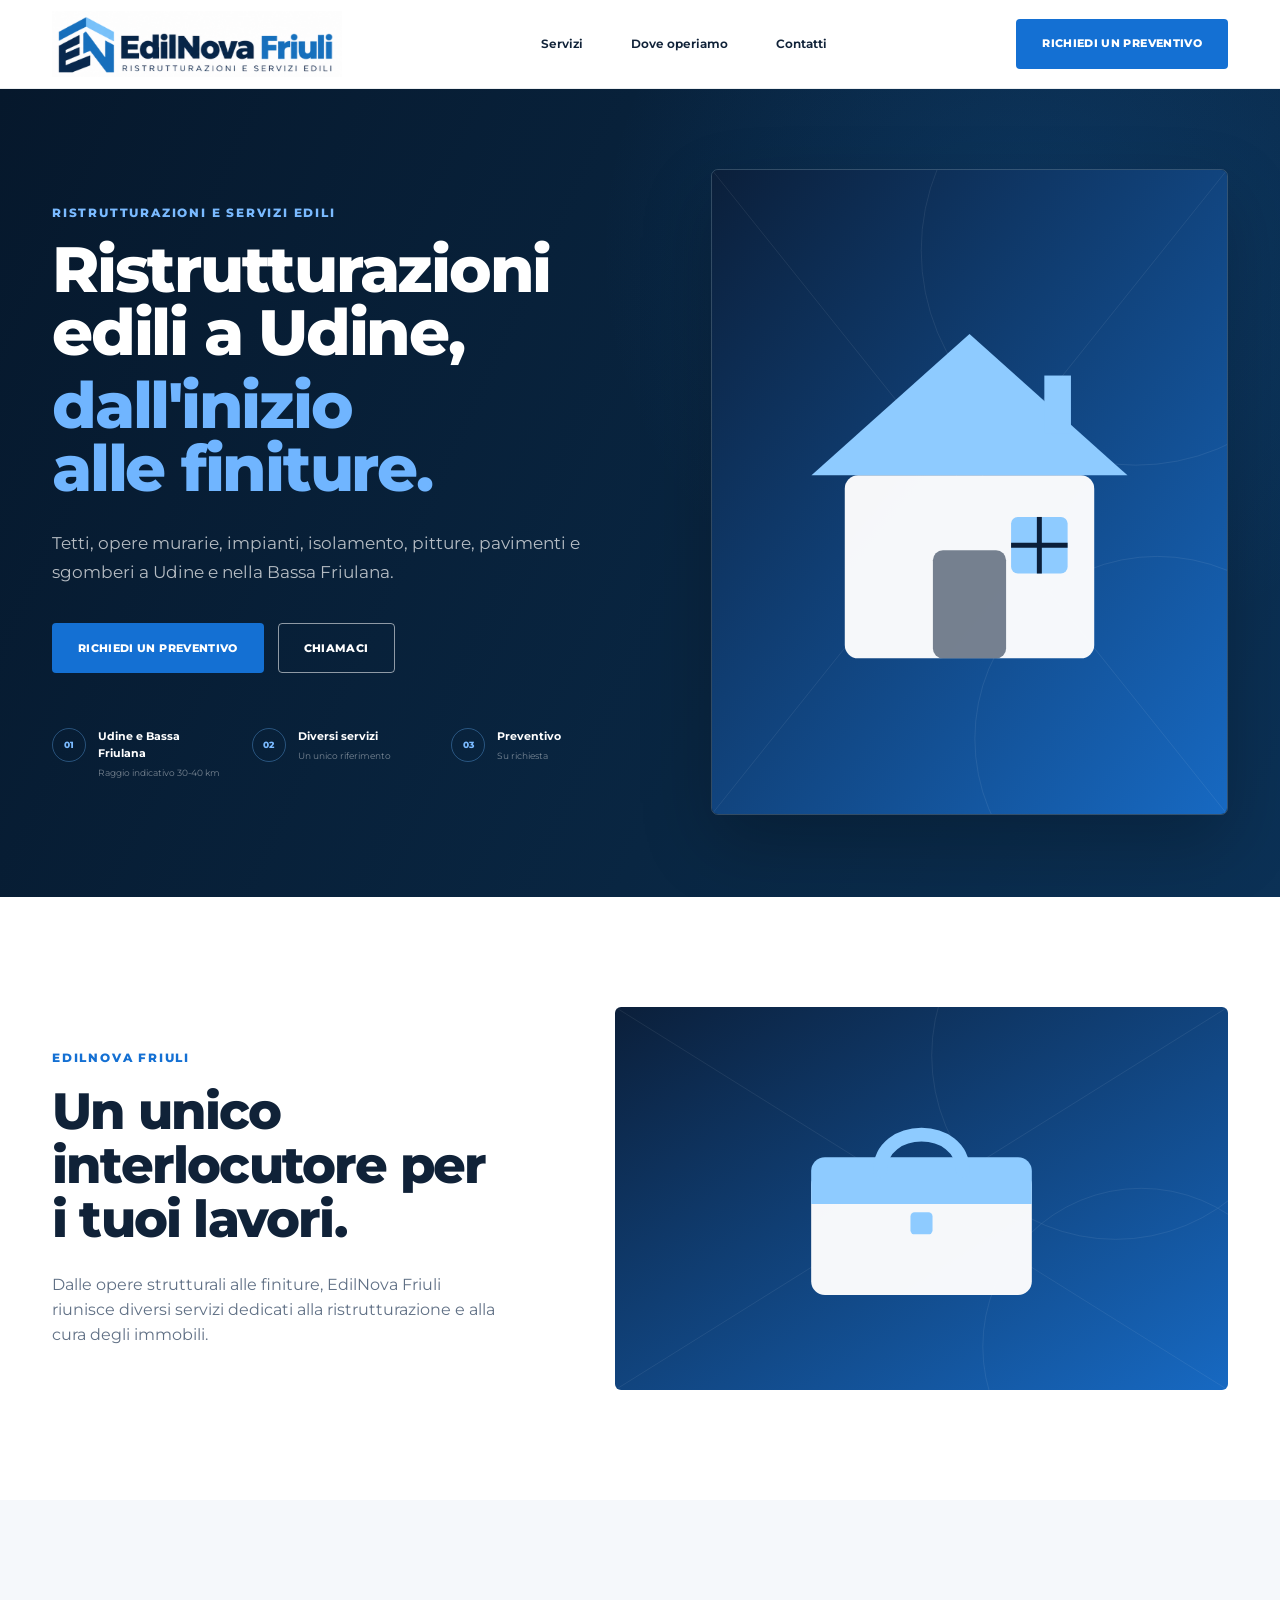
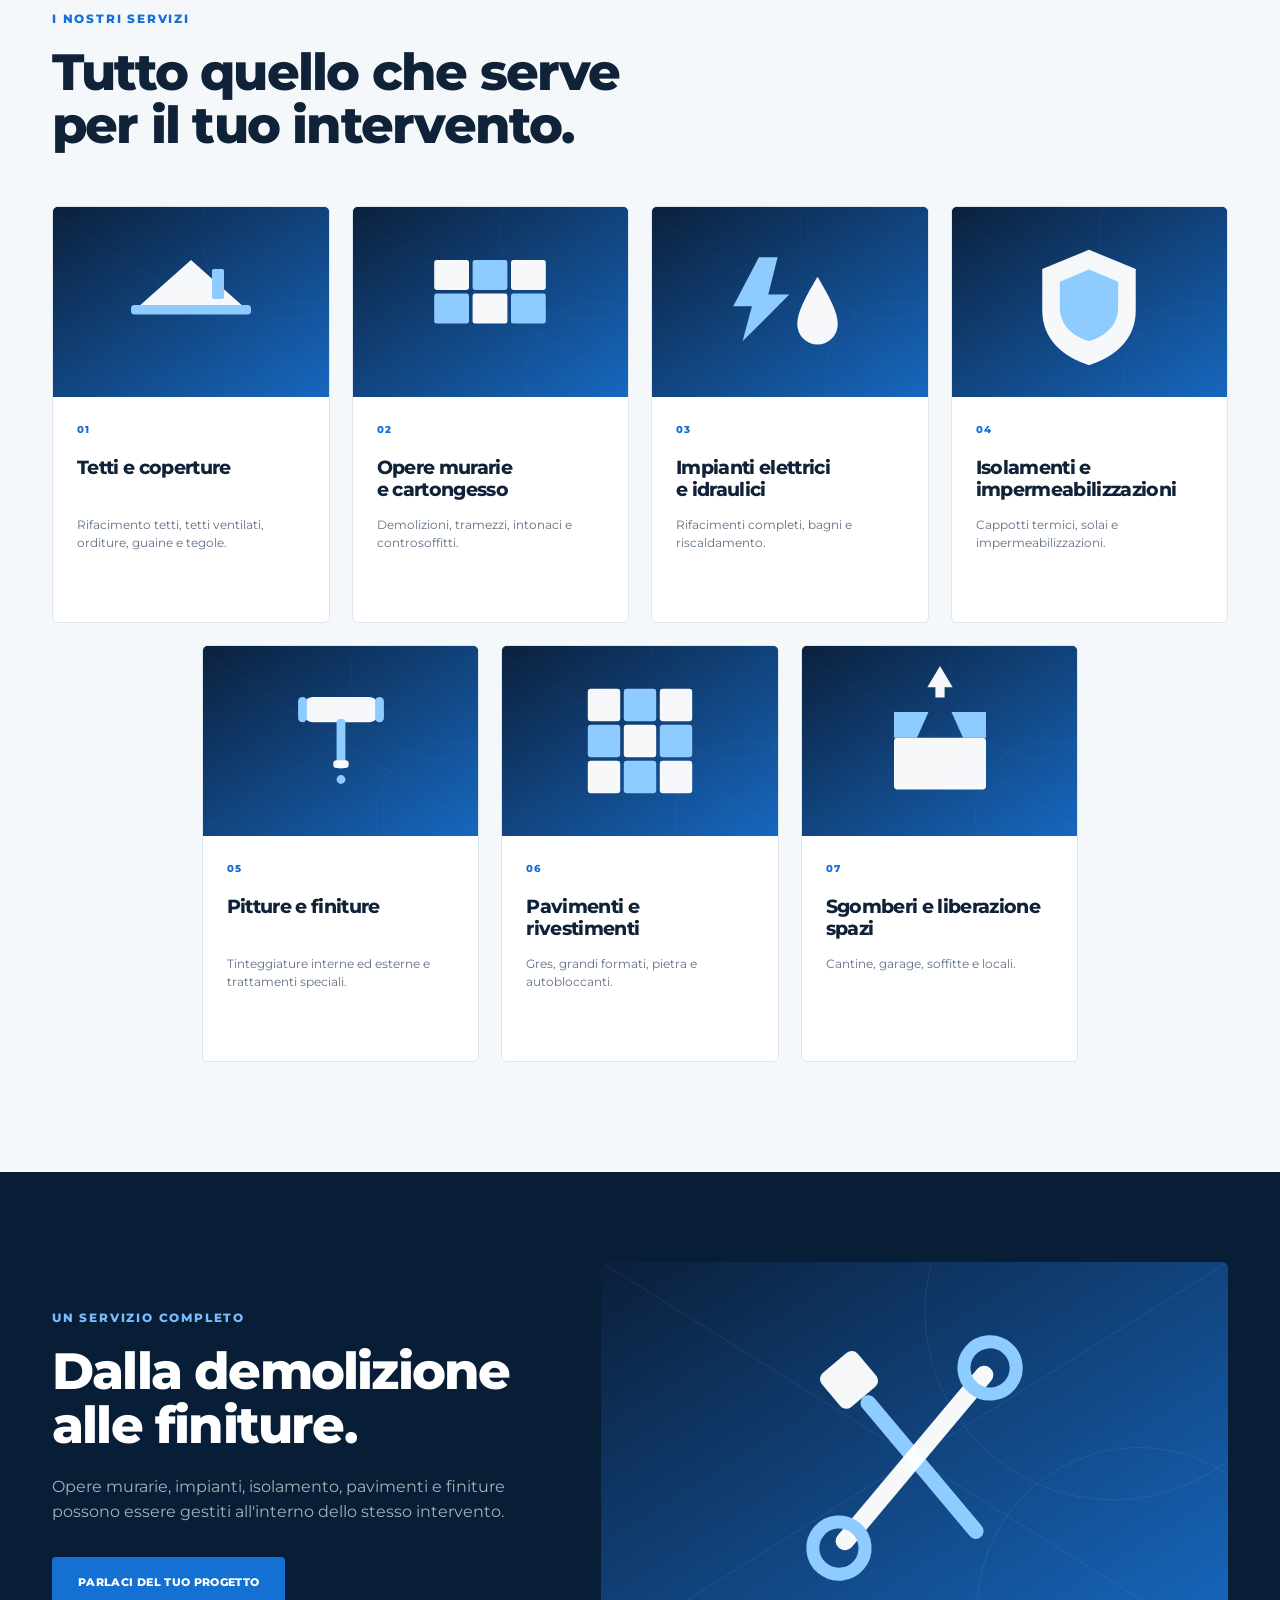
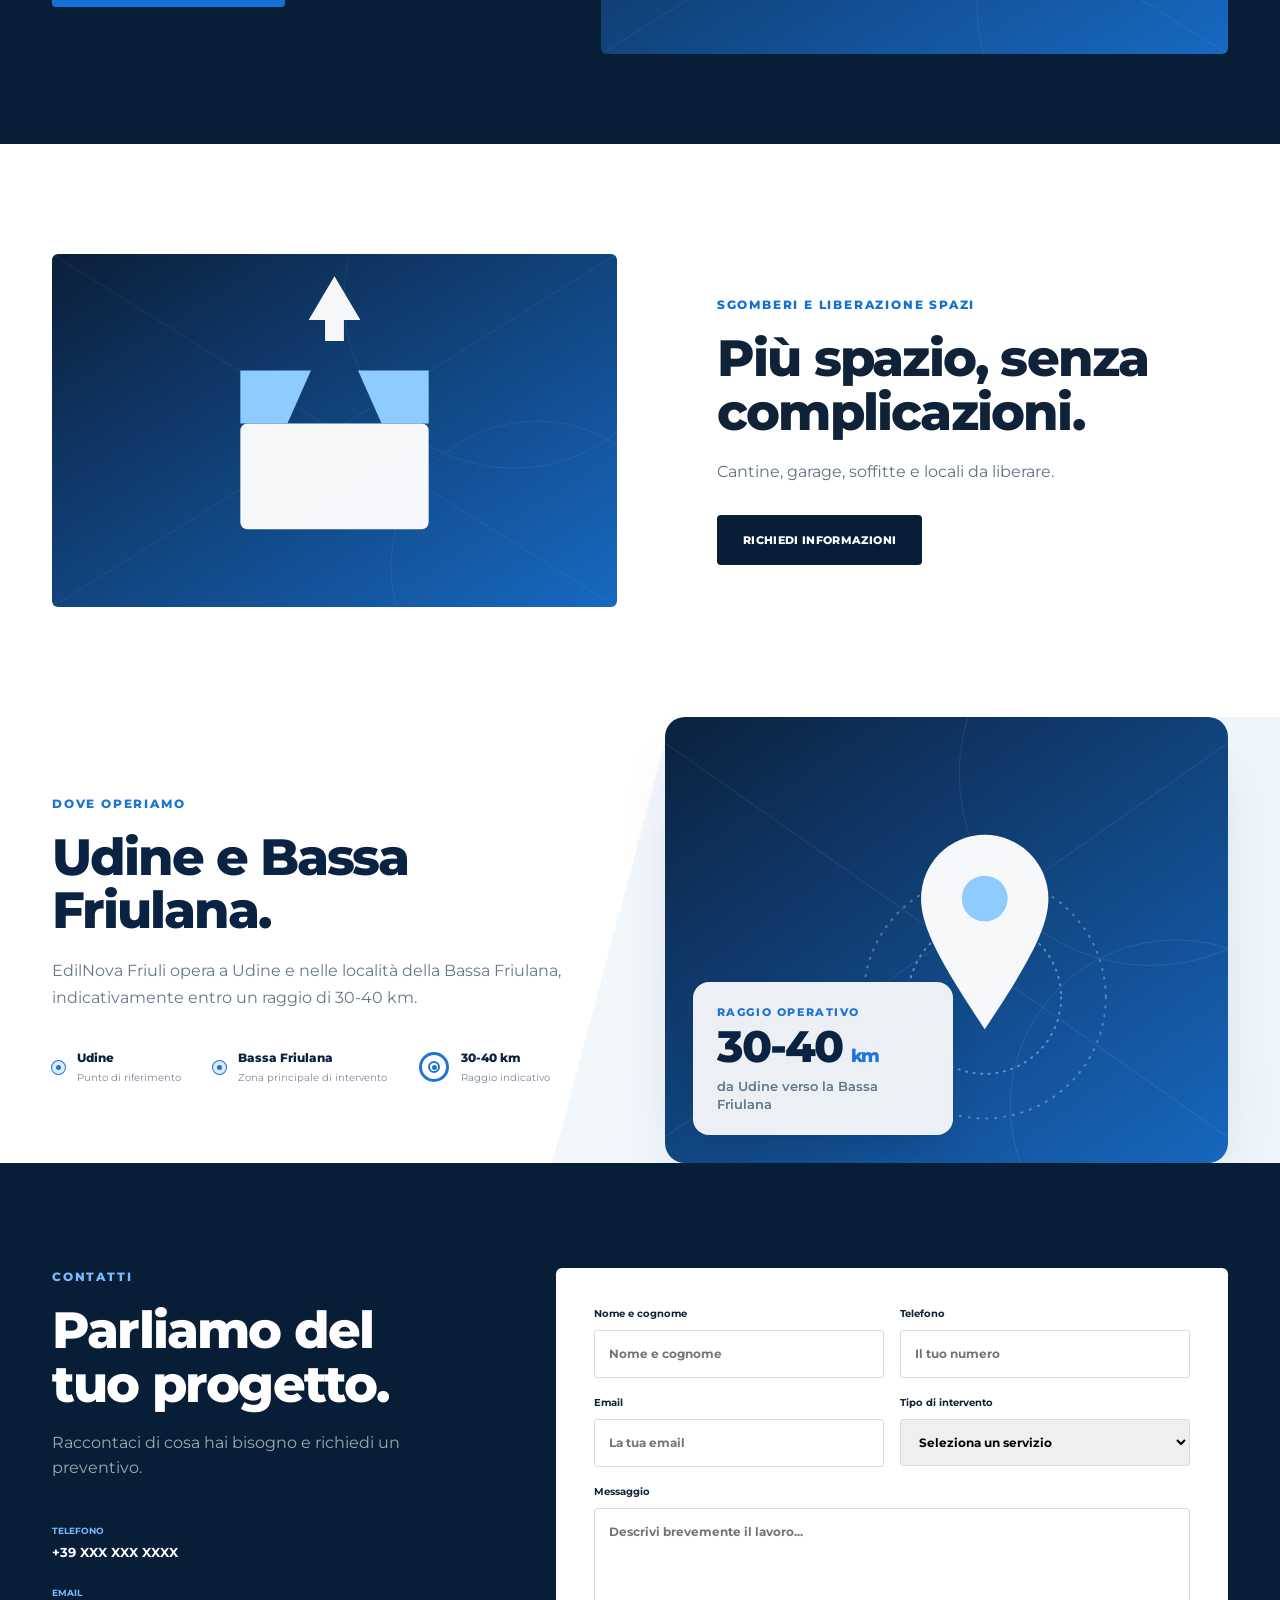
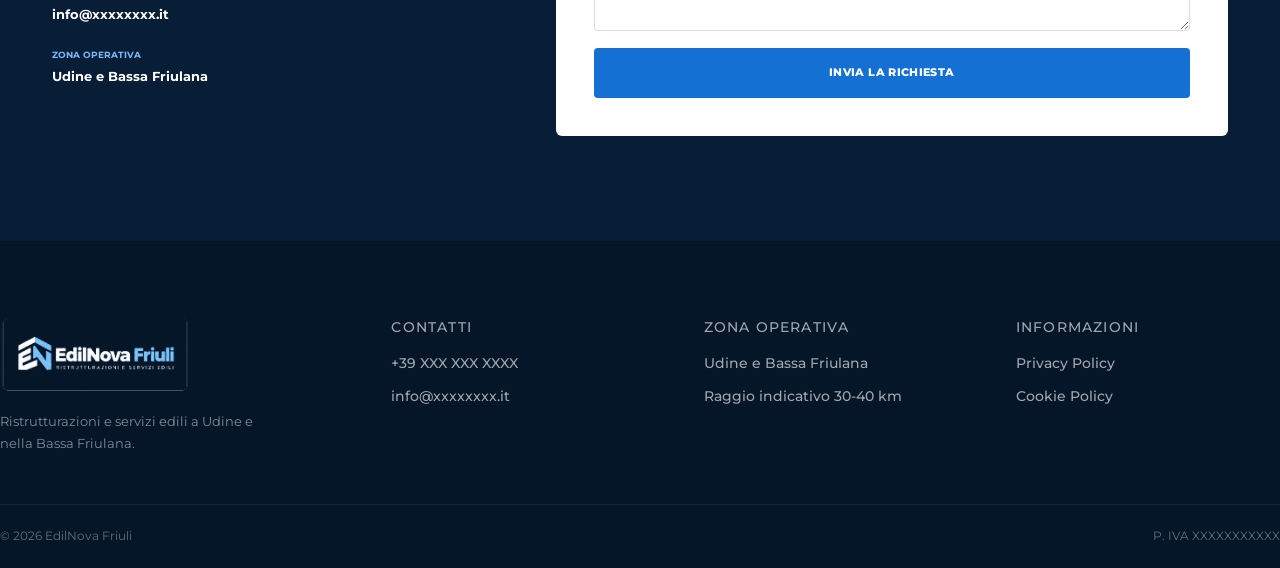
==== index.html @ 990cea4a "feat: primo commit sito EdilNova Friuli Sito statico ristrutturazioni edili (Udine e Bassa Friulana)" ====
<!DOCTYPE html>
<html lang="it">
<head>
  <meta charset="UTF-8">
  <meta name="viewport" content="width=device-width, initial-scale=1.0">

  <title>EdilNova Friuli | Ristrutturazioni e servizi edili</title>

  <meta
    name="description"
    content="EdilNova Friuli - ristrutturazioni e servizi edili a Udine e nella Bassa Friulana."
  >

  <link rel="icon" href="assets/icons/favicon.svg" type="image/svg+xml">

  <meta property="og:type" content="website">
  <meta property="og:title" content="EdilNova Friuli | Ristrutturazioni e servizi edili">
  <meta property="og:description" content="Ristrutturazioni edili a Udine e nella Bassa Friulana: tetti, opere murarie, impianti, isolamento, pitture, pavimenti e sgomberi.">
  <meta property="og:image" content="assets/logo/logo-main.png">
  <meta name="twitter:card" content="summary_large_image">

  <link rel="preconnect" href="https://fonts.googleapis.com">
  <link rel="preconnect" href="https://fonts.gstatic.com" crossorigin>

  <link
    href="https://fonts.googleapis.com/css2?family=Montserrat:wght@400;500;600;700;800&display=swap"
    rel="stylesheet"
  >

  <link rel="stylesheet" href="css/style.css">
  <link rel="stylesheet" href="css/responsive.css">
</head>

<body>

<header class="site-header">

  <div class="container header-inner">

    <a class="brand" href="#top">
      <img src="assets/logo/logo-main.png" alt="EdilNova Friuli">
    </a>

    <nav class="desktop-nav">
      <a href="#servizi">Servizi</a>
      <a href="#zona">Dove operiamo</a>
      <a href="#contatti">Contatti</a>
    </nav>

    <a href="#contatti" class="button button-header">
      Richiedi un preventivo
    </a>

    <button class="menu-toggle" aria-label="Apri menu">
      <span></span>
      <span></span>
      <span></span>
    </button>

  </div>

  <nav class="mobile-nav">
    <a href="#servizi">Servizi</a>
    <a href="#zona">Dove operiamo</a>
    <a href="#contatti">Contatti</a>
  </nav>

</header>


<main id="top">

<!-- =======================================================
HERO
======================================================= -->

<section class="hero">

  <div class="container hero-grid">

    <div class="hero-copy">

      <p class="eyebrow eyebrow-light">
        Ristrutturazioni e servizi edili
      </p>

      <h1>
        Ristrutturazioni edili a Udine,
        <span>dall'inizio alle finiture.</span>
      </h1>

      <p class="hero-description">
        Tetti, opere murarie, impianti, isolamento, pitture,
        pavimenti e sgomberi a Udine e nella Bassa Friulana.
      </p>

      <div class="hero-actions">

        <a href="#contatti" class="button button-primary">
          Richiedi un preventivo
        </a>

        <a href="tel:+39XXXXXXXXXX" class="button button-outline">
          Chiamaci
        </a>

      </div>

      <div class="hero-info">

        <div class="info-item">
          <span class="info-icon">01</span>

          <div>
            <strong>Udine e Bassa Friulana</strong>
            <small>Raggio indicativo 30-40 km</small>
          </div>
        </div>

        <div class="info-item">
          <span class="info-icon">02</span>

          <div>
            <strong>Diversi servizi</strong>
            <small>Un unico riferimento</small>
          </div>
        </div>

        <div class="info-item">
          <span class="info-icon">03</span>

          <div>
            <strong>Preventivo</strong>
            <small>Su richiesta</small>
          </div>
        </div>

      </div>

    </div>


    <div class="hero-image">
          <img src="assets/images/hero-placeholder.svg"
               alt="Interno di abitazione in ristrutturazione">
        </div>
      </div>

</section>


<!-- =======================================================
INTRO
======================================================= -->

<section class="section intro">

  <div class="container intro-grid">

    <div class="intro-content reveal">

      <p class="eyebrow">
        EdilNova Friuli
      </p>

      <h2>
        Un unico interlocutore
        per i tuoi lavori.
      </h2>

      <p>
        Dalle opere strutturali alle finiture, EdilNova Friuli
        riunisce diversi servizi dedicati alla ristrutturazione
        e alla cura degli immobili.
      </p>

    </div>


    <div class="intro-image reveal">
          <img src="assets/images/intro-placeholder.svg"
               alt="Interno residenziale">
        </div>

  </div>

</section>


<!-- =======================================================
SERVIZI
======================================================= -->

<section class="section services-section" id="servizi">

  <div class="container">

    <div class="section-heading reveal">

      <p class="eyebrow">
        I nostri servizi
      </p>

      <h2>
        Tutto quello che serve<br>
        per il tuo intervento.
      </h2>

    </div>


    <div class="services-grid">

      <article class="service-card reveal">

        <div class="service-image">
          <img src="assets/images/service-01.svg" alt="">
        </div>

        <div class="service-body">

          <span class="service-number">01</span>

          <h3>
            Tetti e coperture
          </h3>

          <p>
            Rifacimento tetti, tetti ventilati,
            orditure, guaine e tegole.
          </p>

        </div>

      </article>


      <article class="service-card reveal">

        <div class="service-image">
          <img src="assets/images/service-02.svg" alt="">
        </div>

        <div class="service-body">

          <span class="service-number">02</span>

          <h3>
            Opere murarie<br>
            e cartongesso
          </h3>

          <p>
            Demolizioni, tramezzi,
            intonaci e controsoffitti.
          </p>

        </div>

      </article>


      <article class="service-card reveal">

        <div class="service-image">
          <img src="assets/images/service-03.svg" alt="">
        </div>

        <div class="service-body">

          <span class="service-number">03</span>

          <h3>
            Impianti elettrici<br>
            e idraulici
          </h3>

          <p>
            Rifacimenti completi,
            bagni e riscaldamento.
          </p>

        </div>

      </article>


      <article class="service-card reveal">

        <div class="service-image">
          <img src="assets/images/service-04.svg" alt="">
        </div>

        <div class="service-body">

          <span class="service-number">04</span>

          <h3>
            Isolamenti e<br>
            impermeabilizzazioni
          </h3>

          <p>
            Cappotti termici, solai
            e impermeabilizzazioni.
          </p>

        </div>

      </article>


      <article class="service-card reveal">

        <div class="service-image">
          <img src="assets/images/service-05.svg" alt="">
        </div>

        <div class="service-body">

          <span class="service-number">05</span>

          <h3>
            Pitture e finiture
          </h3>

          <p>
            Tinteggiature interne ed esterne
            e trattamenti speciali.
          </p>

        </div>

      </article>


      <article class="service-card reveal">

        <div class="service-image">
          <img src="assets/images/service-06.svg" alt="">
        </div>

        <div class="service-body">

          <span class="service-number">06</span>

          <h3>
            Pavimenti e rivestimenti
          </h3>

          <p>
            Gres, grandi formati,
            pietra e autobloccanti.
          </p>

        </div>

      </article>


      <article class="service-card reveal">

        <div class="service-image">
          <img src="assets/images/service-07.svg" alt="">
        </div>

        <div class="service-body">

          <span class="service-number">07</span>

          <h3>
            Sgomberi e liberazione spazi
          </h3>

          <p>
            Cantine, garage,
            soffitte e locali.
          </p>

        </div>

      </article>

    </div>

  </div>

</section>


<!-- =======================================================
FOCUS
======================================================= -->

<section class="focus-section">

  <div class="container focus-grid">

    <div class="focus-copy reveal">

      <p class="eyebrow eyebrow-light">
        Un servizio completo
      </p>

      <h2>
        Dalla demolizione
        alle finiture.
      </h2>

      <p>
        Opere murarie, impianti, isolamento,
        pavimenti e finiture possono essere gestiti
        all'interno dello stesso intervento.
      </p>

      <a href="#contatti" class="button button-primary">
        Parlaci del tuo progetto
      </a>

    </div>


    <div class="focus-image reveal">
          <img src="assets/images/focus-placeholder.svg"
               alt="Bagno residenziale">
        </div>

  </div>

</section>


<!-- =======================================================
SGOMBERI
======================================================= -->

<section class="section clearout-section">

  <div class="container clearout-grid">

    <div class="clearout-image reveal">
          <img src="assets/images/sgomberi-placeholder.svg"
               alt="Ambiente domestico in ristrutturazione">
        </div>


    <div class="clearout-copy reveal">

      <p class="eyebrow">
        Sgomberi e liberazione spazi
      </p>

      <h2>
        Più spazio,
        senza complicazioni.
      </h2>

      <p>
        Cantine, garage, soffitte e locali da liberare.
      </p>

      <a href="#contatti" class="button button-dark">
        Richiedi informazioni
      </a>

    </div>

  </div>

</section>


<!-- =======================================================
ZONA
======================================================= -->







<section class="service-area-section" id="zona">

  <div class="container service-area-grid">

    <div class="service-area-copy reveal">

      <p class="service-area-eyebrow">
        Dove operiamo
      </p>

      <h2>
        Udine e Bassa Friulana.
      </h2>

      <p class="service-area-text">
        EdilNova Friuli opera a Udine e nelle località della Bassa Friulana,
        indicativamente entro un raggio di 30-40 km.
      </p>

      <div class="service-area-meta">

        <div class="service-area-item">
          <span class="service-area-dot"></span>

          <div>
            <strong>Udine</strong>
            <small>Punto di riferimento</small>
          </div>
        </div>

        <div class="service-area-item">
          <span class="service-area-dot"></span>

          <div>
            <strong>Bassa Friulana</strong>
            <small>Zona principale di intervento</small>
          </div>
        </div>

        <div class="service-area-item">
          <span class="service-area-radius-icon"></span>

          <div>
            <strong>30-40 km</strong>
            <small>Raggio indicativo</small>
          </div>
        </div>

      </div>

    </div>


    <div class="service-area-visual reveal">

      <img class="service-area-map" src="assets/images/coverage-map.svg"
           alt="Mappa dell'area operativa EdilNova Friuli: Udine e Bassa Friulana">

      <div class="service-area-badge">

        <span>Raggio operativo</span>

        <strong>
          30-40
          <small>km</small>
        </strong>

        <p>da Udine verso la Bassa Friulana</p>

      </div>

    </div>

  </div>

</section>








<!-- =======================================================
CONTATTI
======================================================= -->

<section class="contact-section" id="contatti">

  <div class="container contact-grid">

    <div class="contact-info reveal">

      <p class="eyebrow eyebrow-light">
        Contatti
      </p>

      <h2>
        Parliamo del tuo progetto.
      </h2>

      <p class="contact-intro">
        Raccontaci di cosa hai bisogno
        e richiedi un preventivo.
      </p>

      <div class="contact-list">

        <a href="tel:+39XXXXXXXXXX">
          <span>Telefono</span>
          <strong>+39 XXX XXX XXXX</strong>
        </a>

        <a href="mailto:info@xxxxxxxx.it">
          <span>Email</span>
          <strong>info@xxxxxxxx.it</strong>
        </a>

        <div>
          <span>Zona operativa</span>
          <strong>Udine e Bassa Friulana</strong>
        </div>

      </div>

    </div>


    <form class="contact-form">

      <div class="form-row">

        <label>
          Nome e cognome
          <input
            type="text"
            placeholder="Nome e cognome"
          >
        </label>

        <label>
          Telefono
          <input
            type="tel"
            placeholder="Il tuo numero"
          >
        </label>

      </div>


      <div class="form-row">

        <label>
          Email
          <input
            type="email"
            placeholder="La tua email"
          >
        </label>

        <label>

          Tipo di intervento

          <select>

            <option>
              Seleziona un servizio
            </option>

            <option>
              Tetti e coperture
            </option>

            <option>
              Opere murarie e cartongesso
            </option>

            <option>
              Impianti elettrici e idraulici
            </option>

            <option>
              Isolamenti e impermeabilizzazioni
            </option>

            <option>
              Pitture e finiture
            </option>

            <option>
              Pavimenti e rivestimenti
            </option>

            <option>
              Sgomberi e liberazione spazi
            </option>

          </select>

        </label>

      </div>


      <label>

        Messaggio

        <textarea
          rows="5"
          placeholder="Descrivi brevemente il lavoro..."
        ></textarea>

      </label>


      <button
        class="button button-primary form-submit"
        type="submit">
        Invia la richiesta
      </button>

    </form>

  </div>

</section>

</main>


<footer class="site-footer">

  <div class="container footer-main">

    <div class="footer-brand">
      <img class="footer-logo" src="assets/logo/logo-negative-transparent.png" alt="EdilNova Friuli">
      <p class="footer-tagline">
        Ristrutturazioni e servizi edili a Udine
        e nella Bassa Friulana.
      </p>
    </div>

    <div class="footer-col">
      <span class="footer-label">Contatti</span>
      <a href="tel:+39XXXXXXXXXX">+39 XXX XXX XXXX</a>
      <a href="mailto:info@xxxxxxxx.it">info@xxxxxxxx.it</a>
    </div>

    <div class="footer-col">
      <span class="footer-label">Zona operativa</span>
      <span>Udine e Bassa Friulana</span>
      <span>Raggio indicativo 30-40 km</span>
    </div>

    <div class="footer-col">
      <span class="footer-label">Informazioni</span>
      <a href="pages/privacy.html">Privacy Policy</a>
      <a href="pages/cookie.html">Cookie Policy</a>
    </div>

  </div>

  <div class="footer-bottom">
    <div class="container footer-bottom-inner">
      <span>&copy; <span id="footer-year">2026</span> EdilNova Friuli</span>
      <span>P. IVA XXXXXXXXXXX</span>
    </div>
  </div>

</footer>


<script src="js/main.js"></script>

</body>
</html>
---- css/style.css ----
:root {
  --navy: #071e36;
  --navy-2: #0b2d50;
  --blue: #1470d3;
  --blue-light: #eaf4ff;
  --white: #ffffff;
  --surface: #f5f8fb;
  --text: #102238;
  --muted: #607085;
  --border: #dde6ef;

  --container: 1320px;
}

* {
  box-sizing: border-box;
  margin: 0;
  padding: 0;
}

html {
  scroll-behavior: smooth;
}

body {
  font-family: "Montserrat", sans-serif;
  color: var(--text);
  background: white;
  line-height: 1.55;
}

img {
  display: block;
  width: 100%;
}

a {
  color: inherit;
  text-decoration: none;
}

button,
input,
select,
textarea {
  font: inherit;
}

.container {
  width: 100%;
  max-width: var(--container);
  margin: 0 auto;
  padding-left: 52px;
  padding-right: 52px;
}

.section {
  padding: 110px 0;
}


/* TYPOGRAPHY */

.eyebrow {
  margin-bottom: 16px;

  color: var(--blue);
  font-size: 12px;
  font-weight: 800;
  letter-spacing: 1.8px;
  text-transform: uppercase;
}

.eyebrow-light {
  color: #7abaff;
}

h1,
h2,
h3 {
  letter-spacing: -0.035em;
}

h1 {
  max-width: 700px;

  color: white;
  font-size: clamp(50px, 5vw, 78px);
  font-weight: 800;
  line-height: .98;
  text-wrap: balance;
}

h1 span {
  display: block;
  margin-top: 10px;

  color: #70b5ff;
}

h2 {
  font-size: clamp(38px, 4vw, 56px);
  font-weight: 800;
  line-height: 1.05;
}

h3 {
  font-size: 19px;
  font-weight: 750;
  line-height: 1.15;
}


/* BUTTON */

.button {
  min-height: 50px;
  padding: 0 25px;

  display: inline-flex;
  align-items: center;
  justify-content: center;

  border-radius: 4px;
  border: 1px solid transparent;

  font-size: 11px;
  font-weight: 800;
  letter-spacing: .35px;
  text-transform: uppercase;

  transition: .2s ease;
}

.button:hover {
  transform: translateY(-2px);
}

.button-primary {
  background: var(--blue);
  color: white;
}

.button-dark {
  background: var(--navy);
  color: white;
}

.button-outline {
  border-color: rgba(255,255,255,.55);
  color: white;
}


/* HEADER */

.site-header {
  position: sticky;
  top: 0;
  z-index: 1000;

  background: rgba(255,255,255,.98);
  border-bottom: 1px solid rgba(10,40,70,.08);
}

.header-inner {
  min-height: 88px;

  display: grid;
  grid-template-columns: 300px 1fr auto;
  align-items: center;
  gap: 60px;
}

.brand {
  width: 285px;
}

.desktop-nav {
  justify-self: center;

  display: flex;
  align-items: center;
  gap: 48px;
}

.desktop-nav a {
  font-size: 12px;
  font-weight: 650;
}

.button-header {
  background: var(--blue);
  color: white;
}

.menu-toggle,
.mobile-nav {
  display: none;
}


/* HERO */

.hero {
  padding: 78px 0 80px;

  position: relative;
  overflow: hidden;

  background:
    radial-gradient(
      circle at 80% 20%,
      rgba(28,123,221,.18),
      transparent 35%
    ),
    linear-gradient(
      115deg,
      #06182c 0%,
      #092642 60%,
      #0b3156 100%
    );
}

.hero-grid {
  min-height: 650px;

  display: grid;
  grid-template-columns: minmax(0, 1fr) minmax(420px, .9fr);
  align-items: center;
  gap: 84px;
}

.hero-copy {
  max-width: 690px;
}

.hero-description {
  max-width: 630px;
  margin-top: 30px;

  color: rgba(255,255,255,.70);
  font-size: 17px;
  line-height: 1.7;
}

.hero-actions {
  margin-top: 36px;

  display: flex;
  gap: 14px;
}

.hero-info {
  max-width: 720px;
  margin-top: 55px;

  display: grid;
  grid-template-columns: repeat(3, 1fr);
  gap: 24px;
}

.info-item {
  display: flex;
  align-items: flex-start;
  gap: 12px;
}

.info-icon {
  width: 34px;
  height: 34px;

  flex: 0 0 34px;

  display: grid;
  place-items: center;

  border: 1px solid rgba(103,181,255,.35);
  border-radius: 50%;

  color: #7abaff;
  font-size: 9px;
  font-weight: 800;
}

.info-item strong {
  display: block;

  color: white;
  font-size: 11px;
}

.info-item small {
  display: block;
  margin-top: 4px;

  color: rgba(255,255,255,.45);
  font-size: 9px;
}

.hero-image {
  position: relative;

  overflow: hidden;

  border-radius: 7px;
  border: 1px solid rgba(255,255,255,.17);

  box-shadow: 0 28px 70px rgba(0,0,0,.22);
}

.hero-image img {
  aspect-ratio: 4 / 5;
  object-fit: cover;
}

.placeholder-badge {
  position: absolute;
  left: 18px;
  bottom: 18px;

  padding: 8px 10px;

  background: rgba(5,24,44,.78);

  color: white;
  font-size: 9px;
  font-weight: 800;
  letter-spacing: 1px;
}


/* INTRO */

.intro-grid {
  display: grid;
  grid-template-columns: .85fr 1.15fr;
  align-items: center;
  gap: 110px;
}

.intro-content {
  max-width: 560px;
}

.intro-content p:not(.eyebrow) {
  margin-top: 28px;

  color: var(--muted);
  font-size: 16px;
}

.intro-image {
  overflow: hidden;

  border-radius: 6px;
}

.intro-image img {
  aspect-ratio: 16 / 10;
  object-fit: cover;
}


/* SERVIZI */

.services-section {
  background: var(--surface);
}

.section-heading {
  max-width: 720px;
  margin-bottom: 54px;
}

.services-grid {
  display: grid;
  grid-template-columns: repeat(4, minmax(0, 1fr));
  gap: 20px;
}

.service-card {
  overflow: hidden;

  display: flex;
  flex-direction: column;

  background: white;
  border: 1px solid var(--border);
  border-radius: 6px;

  transition:
    transform .2s ease,
    box-shadow .2s ease;
}

.service-card:hover {
  transform: translateY(-4px);

  box-shadow: 0 18px 40px rgba(19,49,77,.08);
}

.service-image {
  height: 180px;
  overflow: hidden;

  background: var(--navy);
}

.service-image img {
  width: 100%;
  height: 100%;

  object-fit: cover;
}

.service-body {
  min-height: 220px;
  padding: 25px 24px 27px;

  display: flex;
  flex-direction: column;
}

.service-number {
  color: var(--blue);
  font-size: 10px;
  font-weight: 800;
  letter-spacing: 1px;
}

.service-card h3 {
  min-height: 46px;
  margin-top: 19px;
}

.service-card p {
  margin-top: 13px;

  color: var(--muted);
  font-size: 12px;
}

.service-card:nth-child(5) {
  grid-column: 2;
}

.service-card:nth-child(6) {
  grid-column: 3;
}

.service-card:nth-child(7) {
  grid-column: 4;
}


/* FOCUS */

.focus-section {
  background: var(--navy);
}

.focus-grid {
  display: grid;
  grid-template-columns: .85fr 1.15fr;
  align-items: center;
  gap: 85px;

  padding-top: 90px;
  padding-bottom: 90px;
}

.focus-copy {
  max-width: 530px;
}

.focus-copy h2 {
  color: white;
}

.focus-copy p:not(.eyebrow) {
  margin-top: 24px;

  color: rgba(255,255,255,.65);
}

.focus-copy .button {
  margin-top: 32px;
}

.focus-image {
  overflow: hidden;

  border-radius: 6px;
}

.focus-image img {
  aspect-ratio: 16 / 10;
  object-fit: cover;
}


/* SGOMBERI */

.clearout-grid {
  display: grid;
  grid-template-columns: 1.05fr .95fr;
  align-items: center;
  gap: 100px;
}

.clearout-image {
  overflow: hidden;

  border-radius: 6px;
}

.clearout-image img {
  aspect-ratio: 16 / 10;
  object-fit: cover;
}

.clearout-copy {
  max-width: 500px;
}

.clearout-copy p:not(.eyebrow) {
  margin-top: 22px;

  color: var(--muted);
}

.clearout-copy .button {
  margin-top: 30px;
}


/* AREA */

.area-section {
  padding-bottom: 0;

  background: var(--blue-light);
}

.area-heading {
  max-width: 760px;
}

.area-heading > p:not(.eyebrow) {
  margin-top: 22px;

  color: var(--muted);
}

.area-details {
  margin-top: 35px;
  margin-bottom: 55px;

  display: flex;
  gap: 60px;
}

.area-details strong,
.area-details span {
  display: block;
}

.area-details strong {
  font-size: 12px;
}

.area-details span {
  margin-top: 3px;

  color: var(--muted);
  font-size: 10px;
}

.google-map {
  width: 100%;
  height: 470px;

  background: #d8e7f4;
}

.google-map iframe {
  width: 100%;
  height: 100%;

  display: block;

  border: 0;
}


/* CONTACT */

.contact-section {
  padding: 105px 0;

  background: var(--navy);
}

.contact-grid {
  display: grid;
  grid-template-columns: .75fr 1.25fr;
  gap: 100px;
}

.contact-info {
  max-width: 440px;
}

.contact-info h2 {
  color: white;
}

.contact-intro {
  margin-top: 21px;

  color: rgba(255,255,255,.62);
}

.contact-list {
  margin-top: 43px;

  display: grid;
  gap: 24px;
}

.contact-list a,
.contact-list > div {
  display: flex;
  flex-direction: column;
}

.contact-list span {
  color: #7abaff;
  font-size: 9px;
  font-weight: 700;
  text-transform: uppercase;
}

.contact-list strong {
  margin-top: 4px;

  color: white;
  font-size: 13px;
}

.contact-form {
  padding: 38px;

  background: white;
  border-radius: 6px;
}

.form-row {
  display: grid;
  grid-template-columns: 1fr 1fr;
  gap: 16px;
}

.contact-form label {
  margin-bottom: 17px;

  display: flex;
  flex-direction: column;

  font-size: 10px;
  font-weight: 700;
}

.contact-form input,
.contact-form select,
.contact-form textarea {
  margin-top: 8px;
  padding: 14px;

  border: 1px solid #d4dde6;
  border-radius: 3px;

  outline: none;

  font-size: 12px;
}

.contact-form input:focus,
.contact-form select:focus,
.contact-form textarea:focus {
  border-color: var(--blue);
}

.contact-form textarea {
  resize: vertical;
}

.form-submit {
  width: 100%;
}


/* FOOTER */

.site-footer {
  background: #051629;
}

.footer-main {
  padding: 76px 0 50px;

  display: grid;
  grid-template-columns: 1.3fr 1fr 1fr 1fr;
  gap: 48px;
}

.footer-brand {
  max-width: 280px;
}

.footer-logo {
  display: block;
  width: 190px;
  height: auto;
}

.footer-tagline {
  margin-top: 20px;

  color: rgba(255,255,255,.5);
  font-size: 13px;
  line-height: 1.65;
}

.footer-col {
  display: flex;
  flex-direction: column;
  gap: 13px;
}

.footer-label {
  margin-bottom: 3px;

  color: #7abaff;
  font-size: 11px;
  font-weight: 800;
  letter-spacing: 1.2px;
  text-transform: uppercase;
}

.footer-col a,
.footer-col span {
  color: rgba(255,255,255,.62);
  font-size: 13.5px;
  font-weight: 500;
  line-height: 1.5;
}

.footer-col a {
  transition: color .15s ease;
}

.footer-col a:hover {
  color: #ffffff;
}

.footer-bottom {
  border-top: 1px solid rgba(255,255,255,.08);
}

.footer-bottom-inner {
  padding: 22px 0;

  display: flex;
  flex-wrap: wrap;
  justify-content: space-between;
  gap: 10px 24px;

  color: rgba(255,255,255,.38);
  font-size: 12px;
}


/* ==========================================================
   SERVIZI - ALLINEAMENTO DEFINITIVO
   ========================================================== */

.services-grid {
  display: grid;
  grid-template-columns: repeat(8, minmax(0, 1fr));
  gap: 22px;
}

.service-card {
  grid-column: span 2;
}

.service-card:nth-child(5) {
  grid-column: 2 / span 2;
}

.service-card:nth-child(6) {
  grid-column: 4 / span 2;
}

.service-card:nth-child(7) {
  grid-column: 6 / span 2;
}

.service-image {
  height: 185px;
}

.service-image img {
  width: 100%;
  height: 100%;
  object-fit: cover;
}

.service-body {
  min-height: 225px;
}


/* ==========================================================
   MAPPA / AREA OPERATIVA
   ========================================================== */

.area-section {
  padding: 0;
  background: #ffffff;
}

.area-layout {
  min-height: 390px;

  display: grid;
  grid-template-columns: .95fr 1.05fr;
  align-items: stretch;

  padding-top: 0;
  padding-bottom: 0;
}

.area-copy {
  padding-top: 72px;
  padding-bottom: 72px;
  padding-right: 75px;

  display: flex;
  flex-direction: column;
  justify-content: center;
}

.area-copy h2 {
  font-size: clamp(38px, 4vw, 58px);
}

.area-description {
  max-width: 660px;
  margin-top: 17px;

  color: var(--muted);
  font-size: 15px;
  line-height: 1.65;
}

.area-details {
  margin-top: 34px;
  margin-bottom: 0;

  display: flex;
  gap: 48px;
}

.area-detail {
  display: flex;
  align-items: center;
  gap: 15px;
}

.area-detail strong,
.area-detail span {
  display: block;
}

.area-detail strong {
  color: var(--text);
  font-size: 12px;
}

.area-detail span {
  margin-top: 1px;

  color: var(--muted);
  font-size: 11px;
}


.area-detail-icon {
  width: 40px;
  height: 40px;

  flex: 0 0 40px;

  position: relative;
}


/* PIN */

.location-icon::before {
  content: "";

  position: absolute;
  left: 11px;
  top: 4px;

  width: 18px;
  height: 23px;

  background: var(--blue);

  border-radius: 50% 50% 50% 0;

  transform: rotate(-45deg);
}

.location-icon::after {
  content: "";

  position: absolute;
  left: 17px;
  top: 10px;

  width: 6px;
  height: 6px;

  background: white;
  border-radius: 50%;
}


/* ICONA RAGGIO */

.radius-icon {
  border: 3px solid var(--blue);
  border-radius: 50%;
}

.radius-icon::before,
.radius-icon::after {
  content: "";

  position: absolute;
  border: 2px solid var(--blue);
  border-radius: 50%;
}

.radius-icon::before {
  inset: 7px;
}

.radius-icon::after {
  inset: 14px;
  background: var(--blue);
}


/* MAPPA GRAFICA */

.coverage-map {
  min-height: 390px;

  position: relative;
  overflow: hidden;

  background: #eef3f6;
}

.map-background {
  position: absolute;
  inset: 0;

  width: 100%;
  height: 100%;
}

.coverage-circle {
  width: 235px;
  height: 235px;

  position: absolute;
  left: 55%;
  top: 48%;

  transform: translate(-50%, -50%);

  display: flex;
  flex-direction: column;
  align-items: center;
  justify-content: center;

  border: 2px solid rgba(20,112,211,.23);
  border-radius: 50%;

  background: rgba(74,166,230,.25);

  text-align: center;
}

.coverage-circle strong {
  margin-top: 8px;

  color: #0b3765;
  font-size: 22px;
}

.coverage-circle small {
  margin-top: 2px;

  color: #51718d;
  font-size: 9px;
}


.coverage-pin {
  width: 35px;
  height: 43px;

  position: relative;

  background: #1266b2;

  border-radius: 50% 50% 50% 0;

  transform: rotate(-45deg);

  box-shadow: 0 6px 15px rgba(15,88,155,.22);
}

.coverage-pin span {
  width: 10px;
  height: 10px;

  position: absolute;
  left: 12px;
  top: 11px;

  display: block;

  background: white;
  border-radius: 50%;
}



/* ============================================================
   LOGO DEFINITIVO
============================================================ */

.brand {
  width: 305px;
}

.brand img {
  width: 100%;
  height: auto;
  object-fit: contain;
}


/* ============================================================
   SERVIZI - 4 + 3 PERFETTAMENTE CENTRATI
============================================================ */

.services-grid {
  display: grid;
  grid-template-columns: repeat(8, minmax(0, 1fr));
  gap: 22px;
}

.service-card {
  grid-column: span 2;
}

.service-card:nth-child(5) {
  grid-column: 2 / span 2;
}

.service-card:nth-child(6) {
  grid-column: 4 / span 2;
}

.service-card:nth-child(7) {
  grid-column: 6 / span 2;
}

.service-image {
  height: 190px;
}

.service-image img {
  width: 100%;
  height: 100%;

  object-fit: cover;
}


/* ============================================================
   MAPPA PREMIUM
============================================================ */

.area-section {
  padding: 0;

  background: #ffffff;
}

.area-layout {
  min-height: 380px;

  display: grid;
  grid-template-columns: .96fr 1.04fr;
  align-items: stretch;
}

.area-copy {
  padding:
    74px
    74px
    74px
    0;

  display: flex;
  flex-direction: column;
  justify-content: center;
}

.area-copy h2 {
  font-size: clamp(40px, 4vw, 57px);
}

.area-description {
  max-width: 650px;

  margin-top: 17px;

  color: var(--muted);

  font-size: 15px;
  line-height: 1.65;
}

.area-details {
  margin-top: 36px;

  display: flex;
  gap: 48px;
}

.area-detail {
  display: flex;
  align-items: center;
  gap: 14px;
}

.area-detail strong,
.area-detail span {
  display: block;
}

.area-detail strong {
  color: var(--navy);

  font-size: 12px;
  font-weight: 750;
}

.area-detail span {
  margin-top: 2px;

  color: var(--muted);

  font-size: 10px;
}


/* ICONE */

.map-info-icon {
  width: 38px;
  height: 38px;

  position: relative;

  flex: 0 0 38px;
}


/* pin */

.pin-small::before {
  content: "";

  width: 18px;
  height: 23px;

  position: absolute;
  left: 10px;
  top: 5px;

  background: var(--blue);

  border-radius: 50% 50% 50% 0;

  transform: rotate(-45deg);
}

.pin-small::after {
  content: "";

  width: 6px;
  height: 6px;

  position: absolute;
  left: 16px;
  top: 11px;

  background: white;

  border-radius: 50%;
}


/* radar */

.radar-small {
  border: 3px solid var(--blue);
  border-radius: 50%;
}

.radar-small::before,
.radar-small::after {
  content: "";

  position: absolute;

  border: 2px solid var(--blue);
  border-radius: 50%;
}

.radar-small::before {
  inset: 6px;
}

.radar-small::after {
  inset: 13px;

  background: var(--blue);
}


/* MAPPA */

.map-visual {
  min-height: 380px;

  position: relative;
  overflow: hidden;

  border-left: 1px solid #edf1f4;

  background: #f2f5f6;
}

.territory-map {
  width: 100%;
  height: 100%;

  position: absolute;
  inset: 0;
}


/* CERCHIO OPERATIVO */

.radius-zone {
  width: 230px;
  height: 230px;

  position: absolute;

  left: 55%;
  top: 47%;

  transform: translate(-50%, -50%);

  display: flex;
  flex-direction: column;
  align-items: center;
  justify-content: center;

  border: 2px solid rgba(21,112,202,.18);
  border-radius: 50%;

  background:
    radial-gradient(
      circle,
      rgba(90,173,231,.30) 0%,
      rgba(90,173,231,.18) 70%,
      rgba(90,173,231,.11) 100%
    );

  box-shadow:
    inset 0 0 0 12px rgba(255,255,255,.06);
}

.radius-zone strong {
  margin-top: 7px;

  color: #123e69;

  font-size: 22px;
  font-weight: 800;
}

.radius-zone small {
  margin-top: 1px;

  color: #58758e;

  font-size: 9px;
}


/* PIN CENTRALE */

.main-pin {
  width: 34px;
  height: 42px;

  position: relative;

  background: #1268b9;

  border-radius: 50% 50% 50% 0;

  transform: rotate(-45deg);

  box-shadow:
    0 7px 16px rgba(21,93,157,.20);
}

.main-pin span {
  width: 9px;
  height: 9px;

  position: absolute;
  left: 12px;
  top: 11px;

  display: block;

  background: white;

  border-radius: 50%;
}



/* =======================================================
   EDILNOVA - FIX DEFINITIVI
======================================================= */

.brand {
    width: 290px !important;
}

.brand img {
    width: 100% !important;
    height: auto !important;
    object-fit: contain !important;
}


/* FOTO */

.hero-image img,
.intro-image img,
.focus-image img,
.clearout-image img,
.service-image img {
    width: 100%;
    height: 100%;
    object-fit: cover;
}

.hero-image img {
    aspect-ratio: 4 / 5;
}

.intro-image img,
.focus-image img,
.clearout-image img {
    aspect-ratio: 16 / 10;
}


/* SERVIZI */

.services-grid {
    display: grid !important;
    grid-template-columns: repeat(8, 1fr) !important;
    gap: 22px !important;
}

.service-card {
    grid-column: span 2 !important;
}

.service-card:nth-child(5) {
    grid-column: 2 / span 2 !important;
}

.service-card:nth-child(6) {
    grid-column: 4 / span 2 !important;
}

.service-card:nth-child(7) {
    grid-column: 6 / span 2 !important;
}


/* AREA */

.area-section {
    padding: 0 !important;
    background: #fff !important;
}

.area-layout {
    display: grid !important;
    grid-template-columns: .95fr 1.05fr !important;
    min-height: 360px;
}

.area-copy {
    padding: 70px 70px 70px 0 !important;
}

.area-description {
    max-width: 650px;
    margin-top: 18px;
    color: var(--muted);
    font-size: 15px;
}

.area-details {
    display: flex;
    gap: 44px;
    margin-top: 32px !important;
    margin-bottom: 0 !important;
}

.area-detail {
    display: flex;
    align-items: center;
    gap: 13px;
}

.area-detail strong,
.area-detail span {
    display: block;
}

.area-detail strong {
    font-size: 12px;
    color: var(--navy);
}

.area-detail span {
    font-size: 10px;
    color: var(--muted);
}


/* MAPPA */

.territory-card {
    position: relative;
    min-height: 360px;
    overflow: hidden;
    background: #f2f5f3;
}

.territory-card svg {
    position: absolute;
    inset: 0;
    width: 100%;
    height: 100%;
}

.map-radius {
    position: absolute;
    left: 56%;
    top: 46%;

    width: 205px;
    height: 205px;

    transform: translate(-50%, -50%);

    display: flex;
    flex-direction: column;
    align-items: center;
    justify-content: center;

    border-radius: 50%;

    background: rgba(74, 162, 225, .22);
    border: 2px solid rgba(31, 117, 183, .18);
}

.map-radius strong {
    margin-top: 10px;

    color: #123b64;
    font-size: 22px;
    font-weight: 800;
}

.map-pin {
    position: relative;

    width: 32px;
    height: 39px;

    border-radius: 50% 50% 50% 0;

    background: #1767ac;

    transform: rotate(-45deg);
}

.map-pin span {
    position: absolute;
    left: 11px;
    top: 10px;

    width: 9px;
    height: 9px;

    border-radius: 50%;

    background: white;
}


/* iconcine */

.simple-pin {
    width: 19px;
    height: 24px;

    border-radius: 50% 50% 50% 0;

    background: var(--blue);

    transform: rotate(-45deg);
}

.simple-radius {
    width: 32px;
    height: 32px;

    position: relative;

    border: 3px solid var(--blue);
    border-radius: 50%;
}

.simple-radius::before {
    content: "";

    position: absolute;
    inset: 6px;

    border: 2px solid var(--blue);
    border-radius: 50%;
}

.simple-radius span {
    position: absolute;
    inset: 12px;

    border-radius: 50%;

    background: var(--blue);
}


@media (max-width: 820px) {

    .services-grid {
        grid-template-columns: 1fr !important;
    }

    .service-card,
    .service-card:nth-child(5),
    .service-card:nth-child(6),
    .service-card:nth-child(7) {
        grid-column: auto !important;
    }

    .area-layout {
        grid-template-columns: 1fr !important;
    }

    .area-copy {
        padding: 60px 22px !important;
    }

    .territory-card {
        min-height: 320px;
    }

}



/* === COVERAGE MAP FIX START === */

.coverage-section {
  padding: 0 !important;
  background: #ffffff !important;
}

.coverage-wrap {
  min-height: 420px;
  display: grid;
  grid-template-columns: .95fr 1.05fr;
  align-items: stretch;
}

.coverage-copy {
  padding: 78px 76px 78px 0;
  display: flex;
  flex-direction: column;
  justify-content: center;
}

.coverage-eyebrow {
  margin: 0 0 18px 0;
  color: #1e75d7;
  font-size: 12px;
  font-weight: 800;
  letter-spacing: 1.8px;
  text-transform: uppercase;
}

.coverage-copy h2 {
  margin: 0;
  color: #0b2343;
  font-size: clamp(40px, 4vw, 58px);
  font-weight: 800;
  line-height: 1.02;
  letter-spacing: -0.04em;
}

.coverage-text {
  max-width: 610px;
  margin-top: 24px;
  color: #65758b;
  font-size: 16px;
  line-height: 1.65;
}

.coverage-meta {
  margin-top: 40px;
  display: flex;
  gap: 42px;
  flex-wrap: wrap;
}

.coverage-meta-item {
  display: flex;
  align-items: center;
  gap: 14px;
}

.coverage-meta-item strong,
.coverage-meta-item small {
  display: block;
}

.coverage-meta-item strong {
  color: #0b2343;
  font-size: 12px;
  font-weight: 800;
}

.coverage-meta-item small {
  margin-top: 3px;
  color: #7a889b;
  font-size: 10px;
}

.coverage-icon {
  display: block;
  position: relative;
  flex: 0 0 auto;
}

/* pin */
.coverage-icon-pin {
  width: 18px;
  height: 24px;
  background: #1e75d7;
  border-radius: 50% 50% 50% 0;
  transform: rotate(-45deg);
}
.coverage-icon-pin::after {
  content: "";
  position: absolute;
  width: 6px;
  height: 6px;
  left: 6px;
  top: 6px;
  background: #fff;
  border-radius: 50%;
}

/* radar */
.coverage-icon-radius {
  width: 34px;
  height: 34px;
  border: 3px solid #1e75d7;
  border-radius: 50%;
}
.coverage-icon-radius::before,
.coverage-icon-radius::after {
  content: "";
  position: absolute;
  border-radius: 50%;
}
.coverage-icon-radius::before {
  inset: 6px;
  border: 2px solid #1e75d7;
}
.coverage-icon-radius::after {
  width: 6px;
  height: 6px;
  left: 11px;
  top: 11px;
  background: #1e75d7;
}

/* mappa */
.coverage-map-card {
  min-height: 420px;
  position: relative;
  overflow: hidden;
  background: #eef1ee;
}

.coverage-map-svg {
  position: absolute;
  inset: 0;
  width: 100%;
  height: 100%;
}

.coverage-radius {
  position: absolute;
  left: 57%;
  top: 44%;
  transform: translate(-50%, -50%);
  width: 215px;
  height: 215px;
  border-radius: 50%;
  background: rgba(94, 174, 232, .18);
  border: 2px solid rgba(78, 156, 214, .18);
}

.coverage-marker {
  position: absolute;
  left: 57%;
  top: 39%;
  transform: translate(-50%, -50%);
  display: flex;
  flex-direction: column;
  align-items: center;
  z-index: 3;
}

.coverage-marker strong {
  margin-top: 10px;
  color: #113d6b;
  font-size: 22px;
  font-weight: 800;
}

.coverage-marker-pin {
  width: 34px;
  height: 42px;
  position: relative;
  display: block;
  background: #176ec7;
  border-radius: 50% 50% 50% 0;
  transform: rotate(-45deg);
  box-shadow: 0 8px 18px rgba(19, 82, 143, .18);
}
.coverage-marker-pin i {
  position: absolute;
  width: 9px;
  height: 9px;
  left: 12px;
  top: 11px;
  display: block;
  background: #fff;
  border-radius: 50%;
}

@media (max-width: 1100px) {
  .coverage-wrap {
    grid-template-columns: 1fr 1fr;
  }

  .coverage-copy {
    padding-right: 42px;
  }
}

@media (max-width: 820px) {
  .coverage-wrap {
    grid-template-columns: 1fr;
  }

  .coverage-copy {
    padding: 64px 22px;
  }

  .coverage-map-card {
    min-height: 330px;
  }

  .coverage-radius {
    width: 190px;
    height: 190px;
  }

  .coverage-marker strong {
    font-size: 18px;
  }
}

@media (max-width: 520px) {
  .coverage-meta {
    flex-direction: column;
    gap: 18px;
  }
}

/* === COVERAGE MAP FIX END === */


/* =========================================================
   AREA OPERATIVA FINALE
========================================================= */

.area-final {
  background: #ffffff;
}

.area-final-grid {
  min-height: 360px;

  display: grid;
  grid-template-columns: .95fr 1.05fr;
  align-items: stretch;
}

.area-final-copy {
  padding: 70px 70px 70px 0;

  display: flex;
  flex-direction: column;
  justify-content: center;
}

.area-final-copy h2 {
  margin: 0;

  color: #0b2343;

  font-size: clamp(40px, 4vw, 56px);
  font-weight: 800;
  line-height: 1.04;
  letter-spacing: -0.04em;
}

.area-final-text {
  max-width: 610px;
  margin-top: 20px;

  color: #65758b;

  font-size: 15px;
  line-height: 1.65;
}

.area-final-details {
  margin-top: 34px;

  display: flex;
  gap: 42px;
  flex-wrap: wrap;
}

.area-final-item {
  display: flex;
  align-items: center;
  gap: 13px;
}

.area-final-item strong,
.area-final-item small {
  display: block;
}

.area-final-item strong {
  color: #0b2343;
  font-size: 12px;
  font-weight: 800;
}

.area-final-item small {
  margin-top: 2px;

  color: #7b8999;
  font-size: 10px;
}


/* icona pin */

.area-final-pin {
  width: 18px;
  height: 23px;

  display: block;

  position: relative;

  background: #1973d3;

  border-radius: 50% 50% 50% 0;

  transform: rotate(-45deg);
}

.area-final-pin::after {
  content: "";

  width: 6px;
  height: 6px;

  position: absolute;
  left: 6px;
  top: 6px;

  background: #ffffff;

  border-radius: 50%;
}


/* icona radar */

.area-final-radar {
  width: 34px;
  height: 34px;

  position: relative;

  display: block;

  border: 3px solid #1973d3;
  border-radius: 50%;
}

.area-final-radar::before {
  content: "";

  position: absolute;
  inset: 6px;

  border: 2px solid #1973d3;
  border-radius: 50%;
}

.area-final-radar::after {
  content: "";

  width: 6px;
  height: 6px;

  position: absolute;
  left: 11px;
  top: 11px;

  background: #1973d3;

  border-radius: 50%;
}


/* mappa vera del riferimento */

.area-final-map {
  min-height: 360px;

  overflow: hidden;

  display: flex;
  align-items: stretch;

  background: #eef2f3;
}

.area-final-map img {
  width: 100%;
  height: 100%;

  display: block;

  object-fit: cover;
  object-position: center;
}


@media (max-width: 820px) {

  .area-final-grid {
    grid-template-columns: 1fr;
  }

  .area-final-copy {
    padding: 60px 22px;
  }

  .area-final-map {
    min-height: 290px;
  }

}


@media (max-width: 520px) {

  .area-final-details {
    flex-direction: column;
    gap: 18px;
  }

}


/* === COVERAGE FINAL MAP START === */

.coverage-section-final {
  background: #ffffff;
  padding: 0 !important;
}

.coverage-final-grid {
  min-height: 390px;
  display: grid;
  grid-template-columns: .95fr 1.05fr;
  align-items: stretch;
}

.coverage-final-copy {
  padding: 74px 72px 74px 0;
  display: flex;
  flex-direction: column;
  justify-content: center;
}

.coverage-final-eyebrow {
  margin: 0 0 18px;
  color: #1E75D7;
  font-size: 12px;
  font-weight: 800;
  letter-spacing: 1.8px;
  text-transform: uppercase;
}

.coverage-final-copy h2 {
  margin: 0;
  color: #0B2343;
  font-size: clamp(40px, 4vw, 56px);
  font-weight: 800;
  line-height: 1.03;
  letter-spacing: -0.04em;
}

.coverage-final-text {
  max-width: 620px;
  margin-top: 22px;
  color: #66778C;
  font-size: 16px;
  line-height: 1.65;
}

.coverage-final-meta {
  margin-top: 36px;
  display: flex;
  gap: 40px;
  flex-wrap: wrap;
}

.coverage-final-item {
  display: flex;
  align-items: center;
  gap: 14px;
}

.coverage-final-item strong,
.coverage-final-item small {
  display: block;
}

.coverage-final-item strong {
  color: #0B2343;
  font-size: 12px;
  font-weight: 800;
}

.coverage-final-item small {
  margin-top: 2px;
  color: #7C8997;
  font-size: 10px;
}

.coverage-final-pin,
.coverage-final-radar {
  position: relative;
  display: block;
  flex: 0 0 auto;
}

/* pin */
.coverage-final-pin {
  width: 18px;
  height: 24px;
  background: #1E75D7;
  border-radius: 50% 50% 50% 0;
  transform: rotate(-45deg);
}
.coverage-final-pin::after {
  content: "";
  position: absolute;
  width: 6px;
  height: 6px;
  left: 6px;
  top: 6px;
  background: #fff;
  border-radius: 50%;
}

/* radar */
.coverage-final-radar {
  width: 34px;
  height: 34px;
  border: 3px solid #1E75D7;
  border-radius: 50%;
}
.coverage-final-radar::before {
  content: "";
  position: absolute;
  inset: 6px;
  border: 2px solid #1E75D7;
  border-radius: 50%;
}
.coverage-final-radar::after {
  content: "";
  position: absolute;
  width: 6px;
  height: 6px;
  left: 11px;
  top: 11px;
  background: #1E75D7;
  border-radius: 50%;
}

.coverage-final-map {
  min-height: 390px;
  background: #EEF2F1;
  overflow: hidden;
}

.coverage-final-map img {
  width: 100%;
  height: 100%;
  display: block;
  object-fit: cover;
  object-position: center;
}

@media (max-width: 820px) {
  .coverage-final-grid {
    grid-template-columns: 1fr;
  }

  .coverage-final-copy {
    padding: 60px 22px;
  }

  .coverage-final-map {
    min-height: 300px;
  }
}

@media (max-width: 520px) {
  .coverage-final-meta {
    flex-direction: column;
    gap: 18px;
  }
}

/* === COVERAGE FINAL MAP END === */


/* === SERVICE AREA NO MAP START === */

.service-area-section {
  position: relative;
  overflow: hidden;

  background:
    linear-gradient(
      105deg,
      #ffffff 0%,
      #ffffff 48%,
      #f2f7fc 48%,
      #edf5fb 100%
    );
}

.service-area-grid {
  min-height: 430px;

  display: grid;
  grid-template-columns: 1fr .92fr;
  align-items: stretch;
}

.service-area-copy {
  padding: 78px 80px 78px 0;

  display: flex;
  flex-direction: column;
  justify-content: center;
}

.service-area-eyebrow {
  margin-bottom: 17px;

  color: #1e75d7;

  font-size: 12px;
  font-weight: 800;
  letter-spacing: 1.8px;
  text-transform: uppercase;
}

.service-area-copy h2 {
  margin: 0;

  color: #0b2343;

  font-size: clamp(42px, 4vw, 58px);
  font-weight: 800;
  line-height: 1.03;
  letter-spacing: -0.04em;
}

.service-area-text {
  max-width: 620px;
  margin-top: 22px;

  color: #66778c;

  font-size: 16px;
  line-height: 1.65;
}

.service-area-meta {
  margin-top: 38px;

  display: flex;
  gap: 32px;
  flex-wrap: wrap;
}

.service-area-item {
  display: flex;
  align-items: center;
  gap: 12px;
}

.service-area-item strong,
.service-area-item small {
  display: block;
}

.service-area-item strong {
  color: #0b2343;

  font-size: 12px;
  font-weight: 800;
}

.service-area-item small {
  margin-top: 2px;

  color: #7a899a;

  font-size: 10px;
}

.service-area-dot {
  width: 13px;
  height: 13px;

  flex: 0 0 13px;

  display: block;

  border: 4px solid #dcecff;
  border-radius: 50%;

  background: #1e75d7;

  box-shadow: 0 0 0 1px #1e75d7;
}

.service-area-radius-icon {
  width: 30px;
  height: 30px;

  position: relative;

  display: block;

  flex: 0 0 30px;

  border: 3px solid #1e75d7;
  border-radius: 50%;
}

.service-area-radius-icon::before {
  content: "";

  position: absolute;
  inset: 6px;

  border: 2px solid #1e75d7;
  border-radius: 50%;
}

.service-area-radius-icon::after {
  content: "";

  width: 5px;
  height: 5px;

  position: absolute;
  left: 10px;
  top: 10px;

  border-radius: 50%;

  background: #1e75d7;
}


/* DESTRA */

.service-area-visual {
  min-height: 430px;

  position: relative;
  overflow: hidden;

  border-radius: 20px;

  box-shadow: 0 30px 60px -30px rgba(11,35,67,.25);
}

.service-area-map {
  width: 100%;
  height: 100%;

  position: absolute;
  inset: 0;

  object-fit: cover;
}

.service-area-badge {
  position: absolute;
  z-index: 2;

  left: 28px;
  bottom: 28px;

  max-width: 260px;
  padding: 22px 24px;

  background: rgba(255,255,255,.92);
  backdrop-filter: blur(6px);

  border-radius: 16px;
  box-shadow: 0 20px 40px -20px rgba(11,35,67,.35);

  text-align: left;
}

.service-area-badge > span {
  display: block;

  margin-bottom: 6px;

  color: #1e75d7;

  font-size: 11px;
  font-weight: 800;
  letter-spacing: 1.6px;
  text-transform: uppercase;
}

.service-area-badge strong {
  display: flex;
  align-items: baseline;
  gap: 8px;

  color: #0b2343;

  font-size: 44px;
  font-weight: 800;
  line-height: .9;
  letter-spacing: -0.04em;
}

.service-area-badge strong small {
  color: #1e75d7;

  font-size: 18px;
  font-weight: 800;
}

.service-area-badge p {
  margin-top: 10px;

  color: #60748a;

  font-size: 13px;
  font-weight: 600;
  line-height: 1.4;
}


/* RESPONSIVE */

@media (max-width: 900px) {

  .service-area-section {
    background: #ffffff;
  }

  .service-area-grid {
    grid-template-columns: 1fr;
  }

  .service-area-copy {
    padding: 64px 22px 45px;
  }

  .service-area-visual {
    min-height: 320px;
  }

}

@media (max-width: 520px) {

  .service-area-meta {
    flex-direction: column;
    gap: 18px;
  }

  .service-area-badge {
    left: 16px;
    bottom: 16px;

    max-width: calc(100% - 32px);
    padding: 18px 20px;
  }

  .service-area-badge strong {
    font-size: 36px;
  }

}

/* === SERVICE AREA MAP END === */


/* =========================================================
   ANIMAZIONI - ingresso hero + reveal allo scroll
   Tutto disattivato se l'utente preferisce meno movimento.
========================================================= */

@media (prefers-reduced-motion: no-preference) {

  /* ingresso hero al caricamento, nessun JS richiesto */
  .hero-copy > *,
  .hero-image {
    opacity: 0;
    animation: heroIn .8s cubic-bezier(.2,.7,.2,1) both;
  }

  .hero-copy > .eyebrow-light   { animation-delay: .05s; }
  .hero-copy > h1                { animation-delay: .14s; }
  .hero-copy > .hero-description { animation-delay: .24s; }
  .hero-copy > .hero-actions     { animation-delay: .34s; }
  .hero-copy > .hero-info        { animation-delay: .44s; }
  .hero-image                    { animation-delay: .22s; }

  @keyframes heroIn {
    from { opacity: 0; transform: translateY(16px); }
    to   { opacity: 1; transform: none; }
  }

  /* reveal allo scroll, gestito da IntersectionObserver in main.js */
  .js .reveal {
    opacity: 0;
    transform: translateY(26px);
    transition: opacity .7s ease, transform .7s ease;
  }

  .js .reveal.is-visible {
    opacity: 1;
    transform: none;
  }

}
---- css/responsive.css ----
@media (max-width: 1100px) {

  .container {
    padding-left: 36px;
    padding-right: 36px;
  }

  .header-inner {
    grid-template-columns: 260px 1fr auto;
    gap: 30px;
  }

  .brand {
    width: 250px;
  }

  .desktop-nav {
    gap: 25px;
  }

  .hero-grid {
    gap: 45px;
  }

  .services-grid {
    grid-template-columns: repeat(2, minmax(0, 1fr));
  }

  .service-card:nth-child(5),
  .service-card:nth-child(6),
  .service-card:nth-child(7) {
    grid-column: auto;
  }

  .service-card:nth-child(7) {
    grid-column: 1 / -1;
    width: calc(50% - 10px);
    justify-self: center;
  }

}


@media (max-width: 820px) {

  .container {
    padding-left: 22px;
    padding-right: 22px;
  }

  .section {
    padding: 75px 0;
  }

  .header-inner {
    min-height: 72px;

    grid-template-columns: 1fr auto;
  }

  .brand {
    width: 220px;
  }

  .desktop-nav,
  .button-header {
    display: none;
  }

  .menu-toggle {
    width: 40px;
    height: 40px;

    display: flex;
    flex-direction: column;
    align-items: center;
    justify-content: center;
    gap: 5px;

    border: 0;
    background: transparent;
  }

  .menu-toggle span {
    width: 22px;
    height: 2px;

    background: var(--navy);
  }

  .mobile-nav {
    padding: 12px 22px;

    display: none;
    flex-direction: column;

    background: white;
    border-top: 1px solid var(--border);
  }

  .mobile-nav.is-open {
    display: flex;
  }

  .mobile-nav a {
    padding: 13px 0;

    border-bottom: 1px solid var(--border);

    font-size: 12px;
    font-weight: 700;
  }


  .hero {
    padding: 60px 0;
  }

  .hero-grid {
    min-height: 0;

    grid-template-columns: 1fr;
  }

  .hero-copy {
    max-width: none;
  }

  .hero-image {
    margin-top: 15px;
  }

  .hero-image img {
    aspect-ratio: 16 / 11;
  }

  .hero-info {
    grid-template-columns: 1fr;
  }


  .intro-grid,
  .focus-grid,
  .clearout-grid,
  .contact-grid {
    grid-template-columns: 1fr;
    gap: 45px;
  }

  .intro-content {
    max-width: none;
  }


  .services-grid {
    grid-template-columns: 1fr;
  }

  .service-card,
  .service-card:nth-child(5),
  .service-card:nth-child(6),
  .service-card:nth-child(7) {
    width: 100%;

    grid-column: auto;
  }

  .service-card {
    display: grid;
    grid-template-columns: 135px 1fr;
  }

  .service-image {
    height: 100%;
    min-height: 170px;
  }

  .service-body {
    min-height: 170px;
  }

  .service-card h3 {
    min-height: 0;
  }


  .focus-grid {
    padding-top: 70px;
    padding-bottom: 70px;
  }


  .clearout-image {
    order: 2;
  }


  .google-map {
    height: 390px;
  }


  .form-row {
    grid-template-columns: 1fr;
    gap: 0;
  }


  .footer-main {
    grid-template-columns: 1fr 1fr;
    padding: 56px 0 40px;
    gap: 36px 24px;
  }

  .footer-brand {
    grid-column: 1 / -1;
    max-width: none;
  }

  .footer-bottom-inner {
    flex-direction: column;
    gap: 6px;
  }

}

@media (max-width: 520px) {

  .footer-main {
    grid-template-columns: 1fr;
  }

}


@media (max-width: 520px) {

  .container {
    padding-left: 18px;
    padding-right: 18px;
  }

  h1 {
    font-size: 45px;
  }

  h2 {
    font-size: 36px;
  }

  .hero-actions {
    flex-direction: column;
  }

  .hero-actions .button {
    width: 100%;
  }

  .service-card {
    grid-template-columns: 110px 1fr;
  }

  .service-body {
    padding: 20px;
  }

  .service-image {
    min-height: 160px;
  }

  .contact-form {
    padding: 24px 18px;
  }

  .area-details {
    flex-direction: column;
    gap: 18px;
  }

}


@media (max-width: 1100px) {

  .services-grid {
    grid-template-columns: repeat(2, minmax(0, 1fr));
  }

  .service-card,
  .service-card:nth-child(5),
  .service-card:nth-child(6),
  .service-card:nth-child(7) {
    grid-column: auto;
  }

  .service-card:nth-child(7) {
    grid-column: 1 / -1;

    width: calc(50% - 11px);
    justify-self: center;
  }

  .area-layout {
    grid-template-columns: 1fr 1fr;
  }

  .area-copy {
    padding-right: 45px;
  }

}


@media (max-width: 820px) {

  .services-grid {
    grid-template-columns: 1fr;
  }

  .service-card,
  .service-card:nth-child(5),
  .service-card:nth-child(6),
  .service-card:nth-child(7) {
    width: 100%;
    grid-column: auto;
  }


  .area-layout {
    grid-template-columns: 1fr;

    padding-left: 0;
    padding-right: 0;
  }

  .area-copy {
    padding:
      65px
      max(22px, calc((100vw - 1320px) / 2 + 52px));
  }

  .coverage-map {
    min-height: 340px;
  }

}


@media (max-width: 520px) {

  .area-details {
    flex-direction: column;
    gap: 18px;
  }

  .coverage-circle {
    width: 205px;
    height: 205px;
  }

}



@media (max-width: 1100px) {

  .brand {
    width: 260px;
  }

  .services-grid {
    grid-template-columns: repeat(2, 1fr);
  }

  .service-card,
  .service-card:nth-child(5),
  .service-card:nth-child(6),
  .service-card:nth-child(7) {
    grid-column: auto;
  }

  .service-card:nth-child(7) {
    width: calc(50% - 11px);

    grid-column: 1 / -1;

    justify-self: center;
  }

}


@media (max-width: 820px) {

  .brand {
    width: 220px;
  }

  .services-grid {
    grid-template-columns: 1fr;
  }

  .service-card,
  .service-card:nth-child(5),
  .service-card:nth-child(6),
  .service-card:nth-child(7) {
    width: 100%;
    grid-column: auto;
  }

  .area-layout {
    grid-template-columns: 1fr;

    padding-left: 0;
    padding-right: 0;
  }

  .area-copy {
    padding:
      65px
      22px;
  }

  .map-visual {
    min-height: 335px;

    border-left: 0;
    border-top: 1px solid #edf1f4;
  }

}


@media (max-width: 520px) {

  .area-details {
    flex-direction: column;
    gap: 20px;
  }

  .radius-zone {
    width: 195px;
    height: 195px;
  }

}
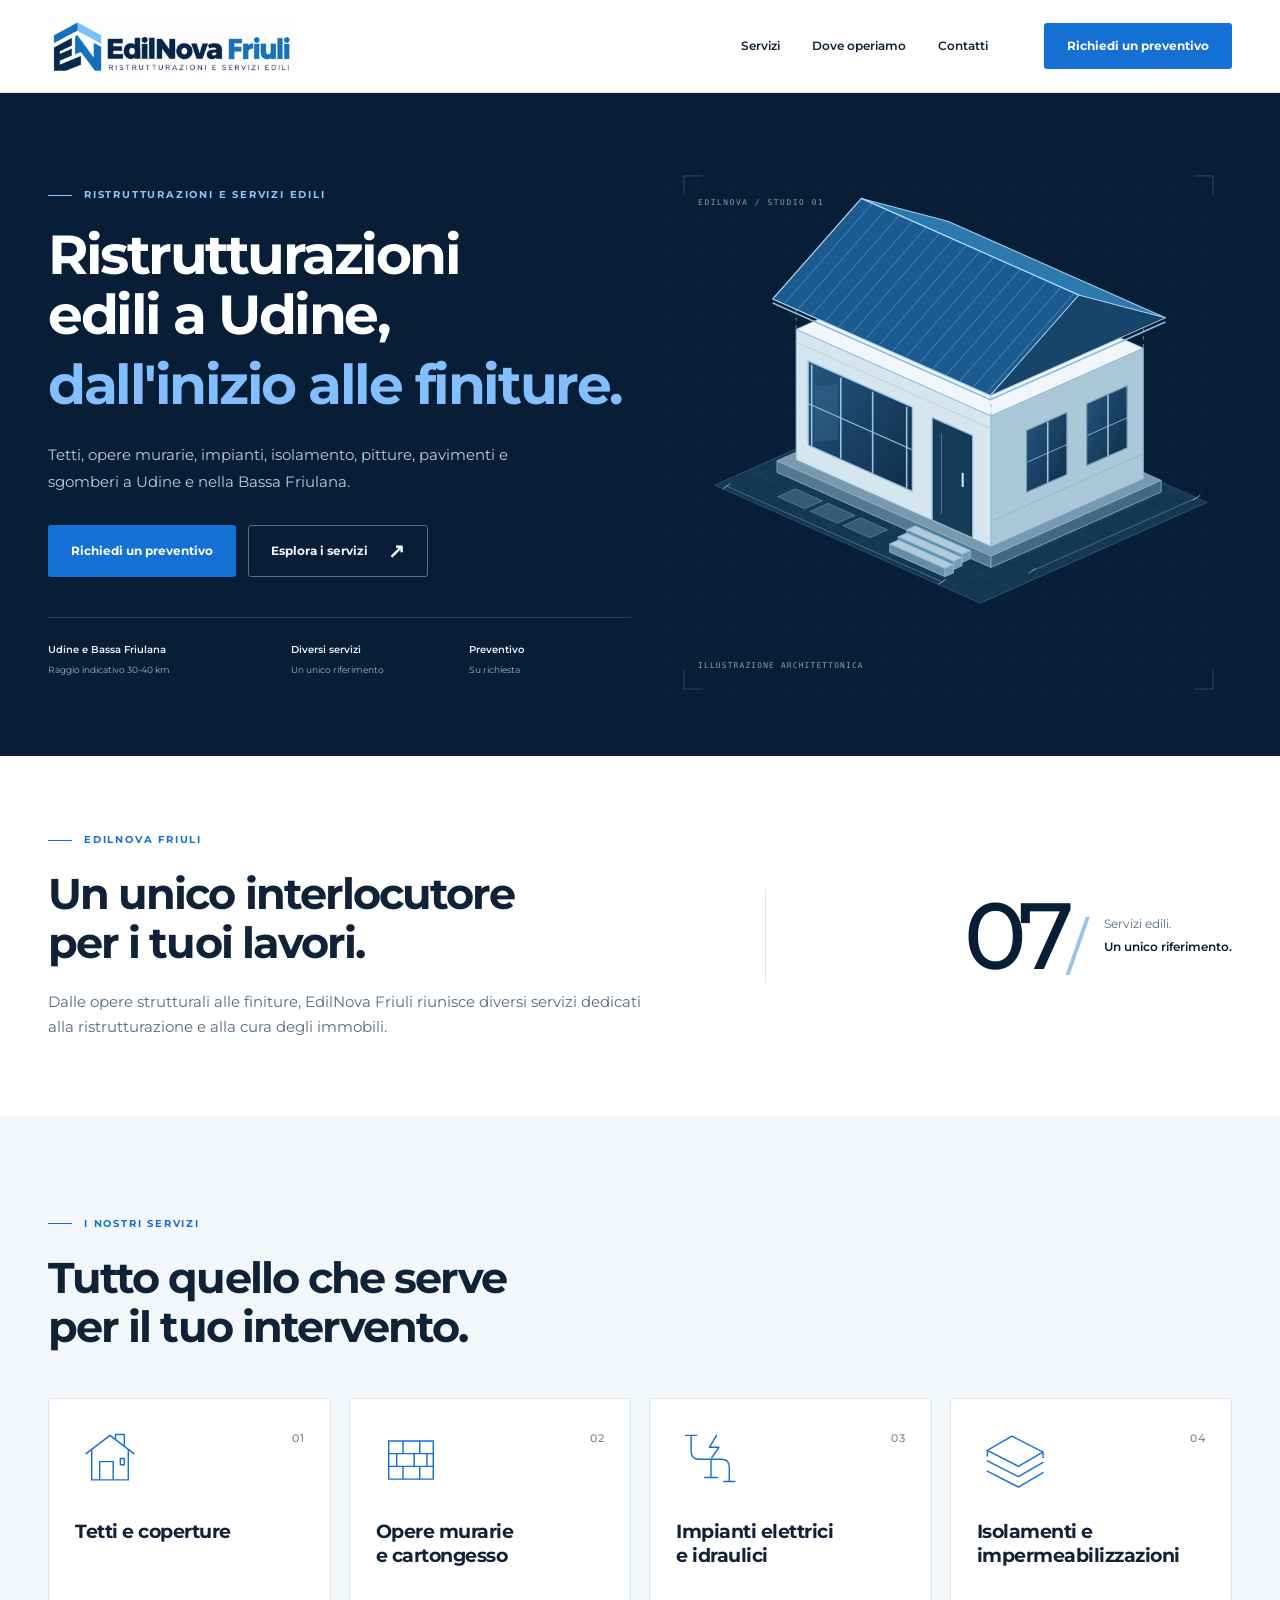
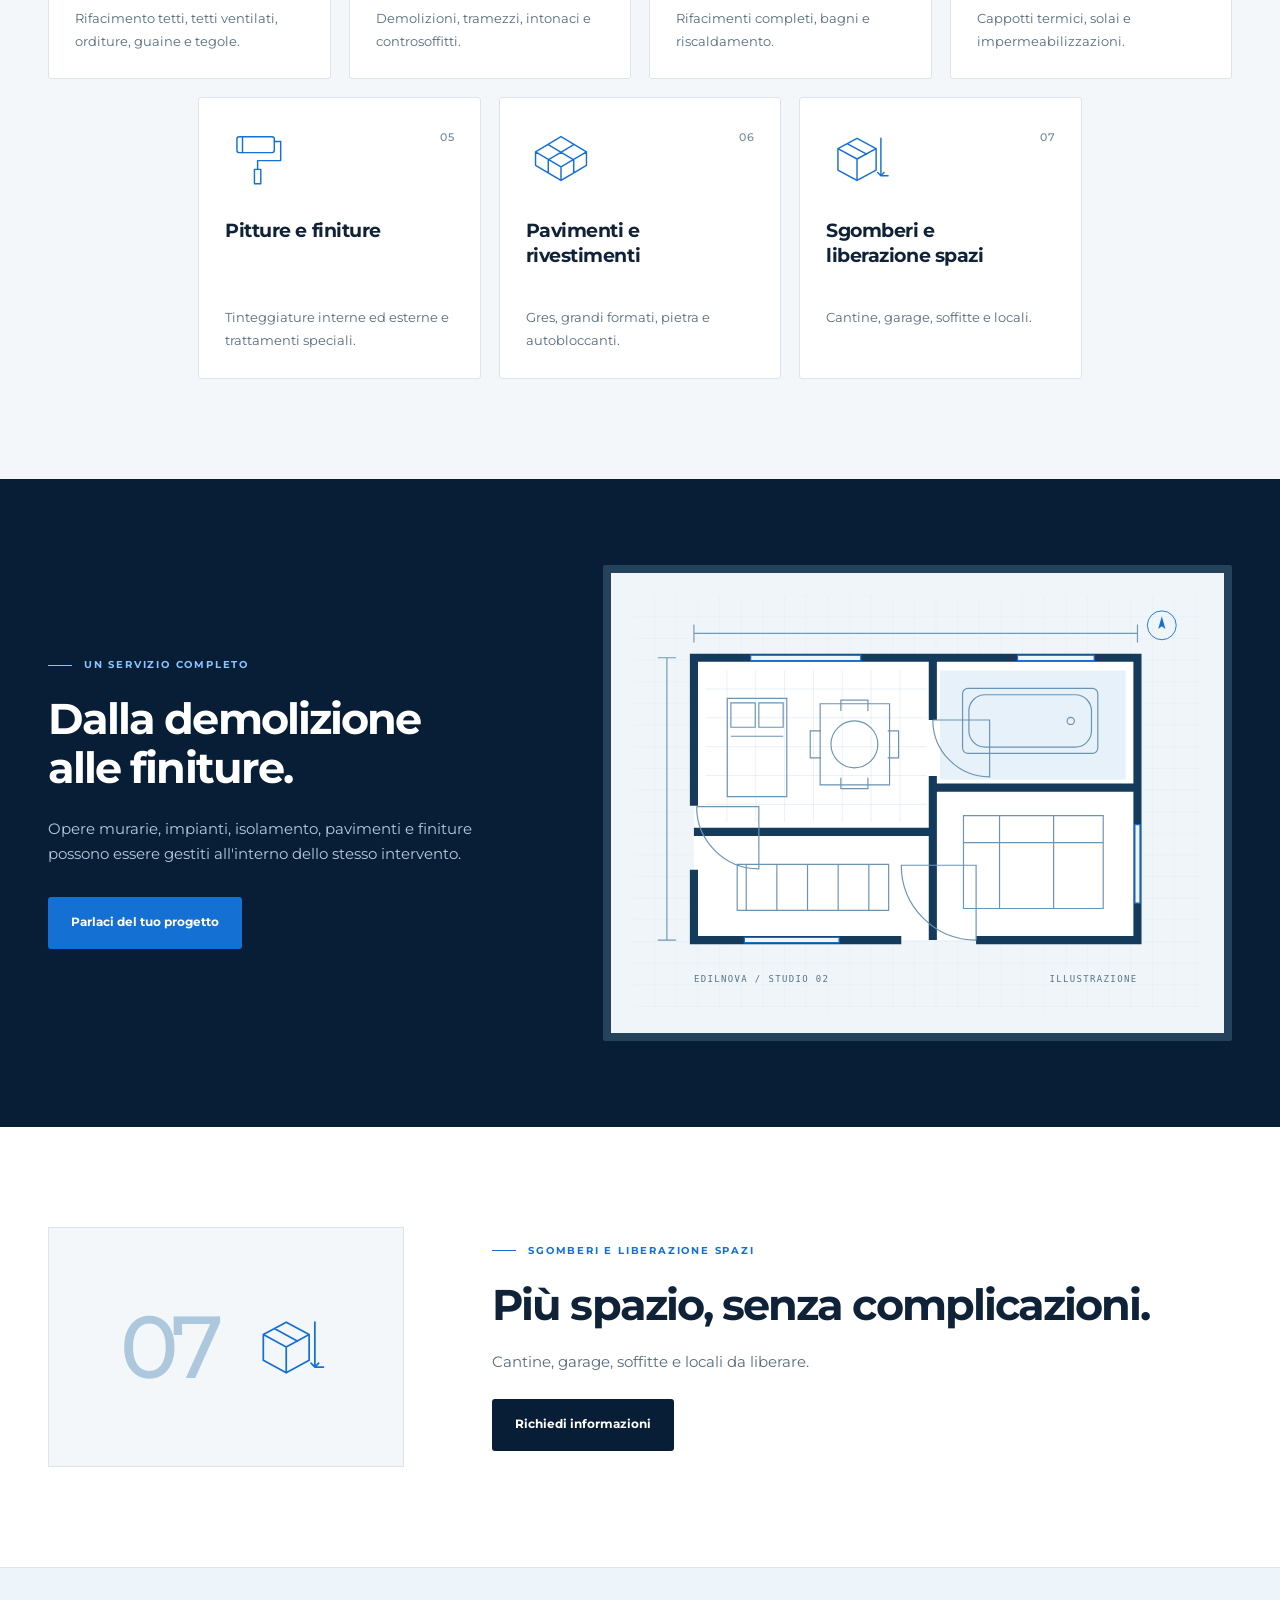
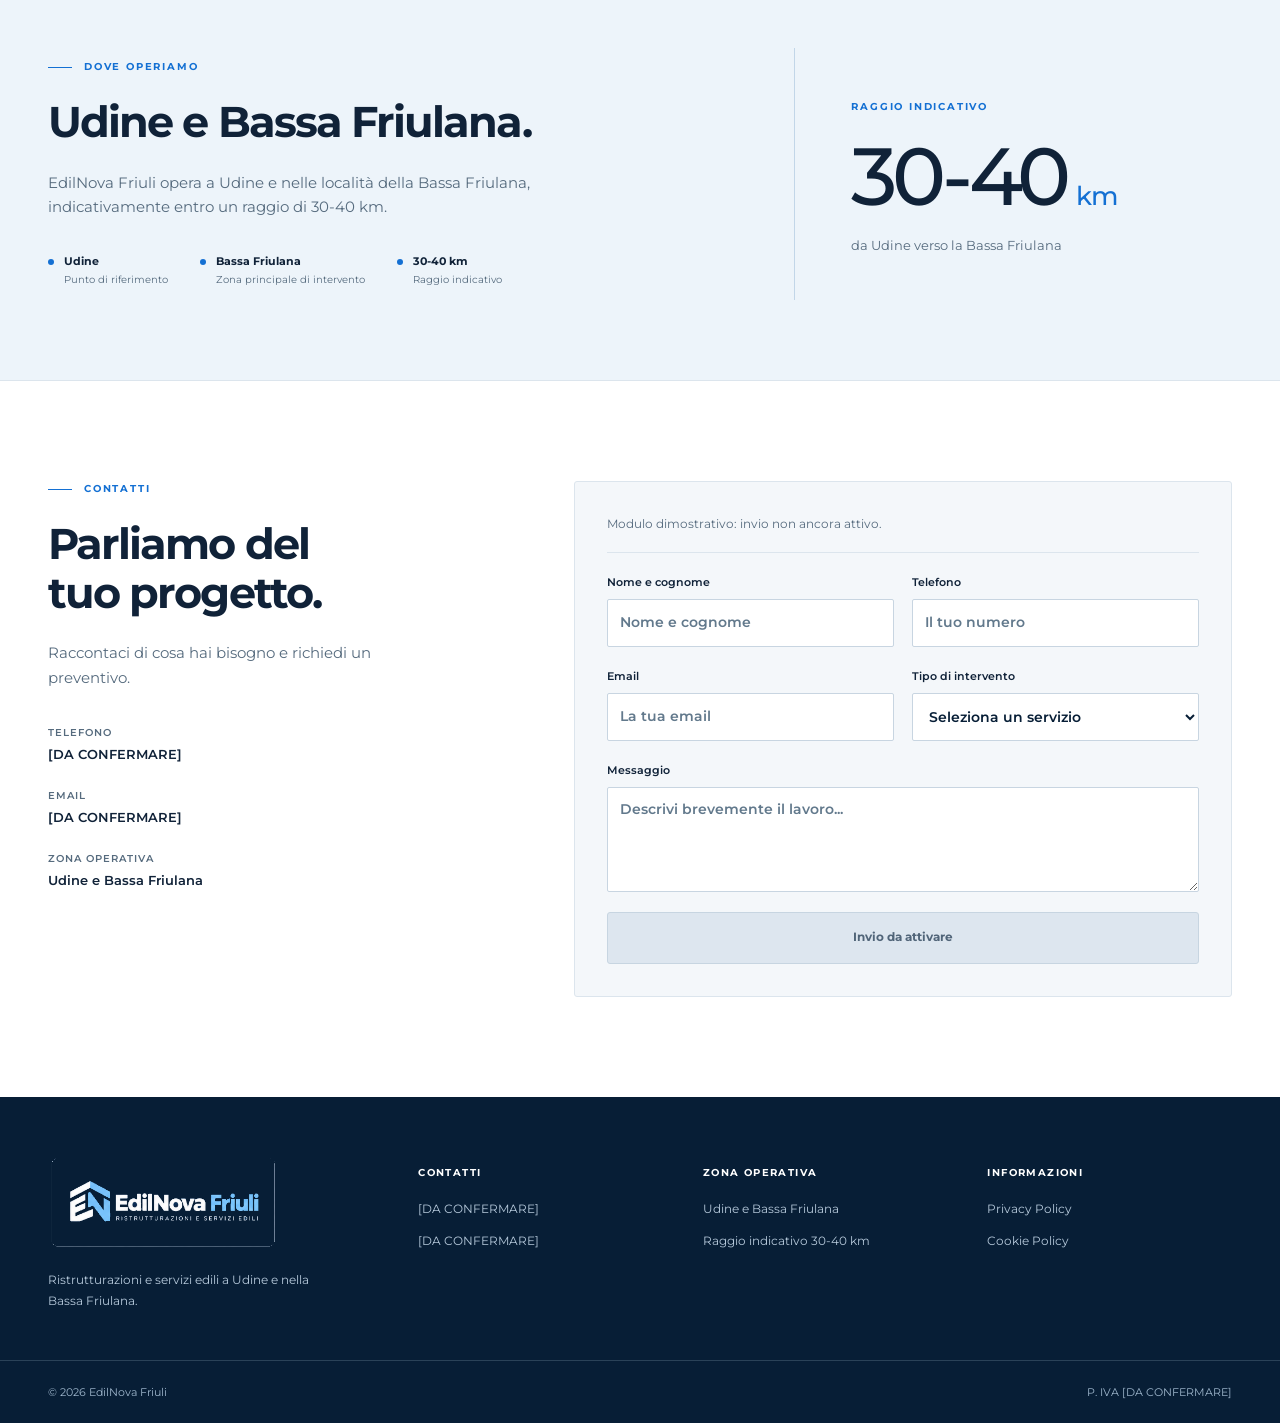
==== commit 5eed2d20: "feat: revisione V2 sito - font locale, fix overflow mobile, nuove illustrazioni Font Google sostitui" ====
--- a/index.html
+++ b/index.html
@@ -19,29 +19,25 @@
   <meta property="og:image" content="assets/logo/logo-main.png">
   <meta name="twitter:card" content="summary_large_image">
 
-  <link rel="preconnect" href="https://fonts.googleapis.com">
-  <link rel="preconnect" href="https://fonts.gstatic.com" crossorigin>
-
-  <link
-    href="https://fonts.googleapis.com/css2?family=Montserrat:wght@400;500;600;700;800&display=swap"
-    rel="stylesheet"
-  >
-
+
+
+  <link rel="preload" href="assets/fonts/montserrat-latin-variable.woff2" as="font" type="font/woff2" crossorigin>
   <link rel="stylesheet" href="css/style.css">
   <link rel="stylesheet" href="css/responsive.css">
 </head>
 
 <body>
+<a class="skip-link" href="#top">Vai al contenuto</a>
 
 <header class="site-header">
 
   <div class="container header-inner">
 
     <a class="brand" href="#top">
-      <img src="assets/logo/logo-main.png" alt="EdilNova Friuli">
+      <img src="assets/logo/logo-main.png" alt="EdilNova Friuli" width="780" height="180">
     </a>
 
-    <nav class="desktop-nav">
+    <nav class="desktop-nav" aria-label="Navigazione principale">
       <a href="#servizi">Servizi</a>
       <a href="#zona">Dove operiamo</a>
       <a href="#contatti">Contatti</a>
@@ -51,7 +47,7 @@
       Richiedi un preventivo
     </a>
 
-    <button class="menu-toggle" aria-label="Apri menu">
+    <button class="menu-toggle" type="button" aria-label="Apri menu" aria-expanded="false" aria-controls="mobile-menu">
       <span></span>
       <span></span>
       <span></span>
@@ -59,7 +55,7 @@
 
   </div>
 
-  <nav class="mobile-nav">
+  <nav class="mobile-nav" id="mobile-menu" aria-label="Navigazione mobile" inert>
     <a href="#servizi">Servizi</a>
     <a href="#zona">Dove operiamo</a>
     <a href="#contatti">Contatti</a>
@@ -100,8 +96,8 @@
           Richiedi un preventivo
         </a>
 
-        <a href="tel:+39XXXXXXXXXX" class="button button-outline">
-          Chiamaci
+        <a href="#servizi" class="button button-outline">
+          Esplora i servizi <span aria-hidden="true">↗</span>
         </a>
 
       </div>
@@ -141,8 +137,8 @@
 
 
     <div class="hero-image">
-          <img src="assets/images/hero-placeholder.svg"
-               alt="Interno di abitazione in ristrutturazione">
+          <img src="assets/illustrations/architecture.svg"
+               alt="Studio architettonico illustrato: copertura e struttura in assonometria" width="720" height="700" fetchpriority="high">
         </div>
       </div>
 
@@ -177,10 +173,10 @@
     </div>
 
 
-    <div class="intro-image reveal">
-          <img src="assets/images/intro-placeholder.svg"
-               alt="Interno residenziale">
-        </div>
+    <div class="intro-summary reveal">
+      <span class="intro-count" aria-hidden="true">07<span>/</span></span>
+      <p>Servizi edili.<br><strong>Un unico riferimento.</strong></p>
+    </div>
 
   </div>
 
@@ -214,7 +210,7 @@
       <article class="service-card reveal">
 
         <div class="service-image">
-          <img src="assets/images/service-01.svg" alt="">
+          <img src="assets/illustrations/service-01.svg" alt="" width="88" height="88" loading="lazy">
         </div>
 
         <div class="service-body">
@@ -238,7 +234,7 @@
       <article class="service-card reveal">
 
         <div class="service-image">
-          <img src="assets/images/service-02.svg" alt="">
+          <img src="assets/illustrations/service-02.svg" alt="" width="88" height="88" loading="lazy">
         </div>
 
         <div class="service-body">
@@ -263,7 +259,7 @@
       <article class="service-card reveal">
 
         <div class="service-image">
-          <img src="assets/images/service-03.svg" alt="">
+          <img src="assets/illustrations/service-03.svg" alt="" width="88" height="88" loading="lazy">
         </div>
 
         <div class="service-body">
@@ -288,7 +284,7 @@
       <article class="service-card reveal">
 
         <div class="service-image">
-          <img src="assets/images/service-04.svg" alt="">
+          <img src="assets/illustrations/service-04.svg" alt="" width="88" height="88" loading="lazy">
         </div>
 
         <div class="service-body">
@@ -313,7 +309,7 @@
       <article class="service-card reveal">
 
         <div class="service-image">
-          <img src="assets/images/service-05.svg" alt="">
+          <img src="assets/illustrations/service-05.svg" alt="" width="88" height="88" loading="lazy">
         </div>
 
         <div class="service-body">
@@ -337,7 +333,7 @@
       <article class="service-card reveal">
 
         <div class="service-image">
-          <img src="assets/images/service-06.svg" alt="">
+          <img src="assets/illustrations/service-06.svg" alt="" width="88" height="88" loading="lazy">
         </div>
 
         <div class="service-body">
@@ -361,7 +357,7 @@
       <article class="service-card reveal">
 
         <div class="service-image">
-          <img src="assets/images/service-07.svg" alt="">
+          <img src="assets/illustrations/service-07.svg" alt="" width="88" height="88" loading="lazy">
         </div>
 
         <div class="service-body">
@@ -421,8 +417,8 @@
 
 
     <div class="focus-image reveal">
-          <img src="assets/images/focus-placeholder.svg"
-               alt="Bagno residenziale">
+          <img src="assets/illustrations/floor-plan.svg"
+               alt="Pianta architettonica illustrativa, non riferita a un progetto realizzato" width="680" height="510" loading="lazy">
         </div>
 
   </div>
@@ -438,10 +434,9 @@
 
   <div class="container clearout-grid">
 
-    <div class="clearout-image reveal">
-          <img src="assets/images/sgomberi-placeholder.svg"
-               alt="Ambiente domestico in ristrutturazione">
-        </div>
+    <div class="clearout-index reveal" aria-hidden="true">
+      <span>07</span><img src="assets/illustrations/service-07.svg" alt="" width="88" height="88" loading="lazy">
+    </div>
 
 
     <div class="clearout-copy reveal">
@@ -475,11 +470,6 @@
 ======================================================= -->
 
 
-
-
-
-
-
 <section class="service-area-section" id="zona">
 
   <div class="container service-area-grid">
@@ -533,14 +523,13 @@
     </div>
 
 
-    <div class="service-area-visual reveal">
-
-      <img class="service-area-map" src="assets/images/coverage-map.svg"
-           alt="Mappa dell'area operativa EdilNova Friuli: Udine e Bassa Friulana">
+    <div class="service-area-visual reveal" aria-label="Raggio indicativo della zona operativa">
+
+
 
       <div class="service-area-badge">
 
-        <span>Raggio operativo</span>
+        <span>Raggio indicativo</span>
 
         <strong>
           30-40
@@ -558,12 +547,6 @@
 </section>
 
 
-
-
-
-
-
-
 <!-- =======================================================
 CONTATTI
 ======================================================= -->
@@ -589,15 +572,15 @@
 
       <div class="contact-list">
 
-        <a href="tel:+39XXXXXXXXXX">
+        <div class="contact-pending">
           <span>Telefono</span>
-          <strong>+39 XXX XXX XXXX</strong>
-        </a>
-
-        <a href="mailto:info@xxxxxxxx.it">
+          <strong>[DA CONFERMARE]</strong>
+        </div>
+
+        <div class="contact-pending">
           <span>Email</span>
-          <strong>info@xxxxxxxx.it</strong>
-        </a>
+          <strong>[DA CONFERMARE]</strong>
+        </div>
 
         <div>
           <span>Zona operativa</span>
@@ -609,14 +592,15 @@
     </div>
 
 
-    <form class="contact-form">
+    <form class="contact-form" aria-describedby="form-note">
+      <p class="form-note" id="form-note">Modulo dimostrativo: invio non ancora attivo.</p>
 
       <div class="form-row">
 
         <label>
           Nome e cognome
           <input
-            type="text"
+            type="text" name="name" autocomplete="name"
             placeholder="Nome e cognome"
           >
         </label>
@@ -624,7 +608,7 @@
         <label>
           Telefono
           <input
-            type="tel"
+            type="tel" name="phone" autocomplete="tel"
             placeholder="Il tuo numero"
           >
         </label>
@@ -637,7 +621,7 @@
         <label>
           Email
           <input
-            type="email"
+            type="email" name="email" autocomplete="email"
             placeholder="La tua email"
           >
         </label>
@@ -646,7 +630,7 @@
 
           Tipo di intervento
 
-          <select>
+          <select name="service">
 
             <option>
               Seleziona un servizio
@@ -692,7 +676,7 @@
         Messaggio
 
         <textarea
-          rows="5"
+          rows="4" name="message"
           placeholder="Descrivi brevemente il lavoro..."
         ></textarea>
 
@@ -701,8 +685,8 @@
 
       <button
         class="button button-primary form-submit"
-        type="submit">
-        Invia la richiesta
+        type="submit" disabled>
+        Invio da attivare
       </button>
 
     </form>
@@ -728,8 +712,8 @@
 
     <div class="footer-col">
       <span class="footer-label">Contatti</span>
-      <a href="tel:+39XXXXXXXXXX">+39 XXX XXX XXXX</a>
-      <a href="mailto:info@xxxxxxxx.it">info@xxxxxxxx.it</a>
+      <div class="contact-pending">[DA CONFERMARE]</div>
+      <div class="contact-pending">[DA CONFERMARE]</div>
     </div>
 
     <div class="footer-col">
@@ -749,7 +733,7 @@
   <div class="footer-bottom">
     <div class="container footer-bottom-inner">
       <span>&copy; <span id="footer-year">2026</span> EdilNova Friuli</span>
-      <span>P. IVA XXXXXXXXXXX</span>
+      <span>P. IVA [DA CONFERMARE]</span>
     </div>
   </div>
 
--- a/css/style.css
+++ b/css/style.css
@@ -1,2562 +1,169 @@
+@font-face {
+  font-family: "Montserrat";
+  font-style: normal;
+  font-weight: 100 900;
+  font-display: swap;
+  src: url("../assets/fonts/montserrat-latin-variable.woff2") format("woff2");
+}
 :root {
   --navy: #071e36;
   --navy-2: #0b2d50;
   --blue: #1470d3;
   --blue-light: #eaf4ff;
-  --white: #ffffff;
-  --surface: #f5f8fb;
+  --white: #fff;
+  --surface: #f4f7fa;
   --text: #102238;
-  --muted: #607085;
-  --border: #dde6ef;
-
+  --muted: #566b7e;
+  --border: #dce5ed;
   --container: 1320px;
 }
+* { box-sizing: border-box; margin: 0; padding: 0; }
+html { scroll-behavior: smooth; scroll-padding-top: 100px; }
+body { font-family: "Montserrat", Arial, sans-serif; color: var(--text); background: var(--white); line-height: 1.65; }
+img { display: block; max-width: 100%; height: auto; }
+a { color: inherit; text-decoration: none; }
+button, input, select, textarea { font: inherit; }
+button, select { cursor: pointer; }
+button:disabled { cursor: not-allowed; }
+:focus-visible { outline: 3px solid #398dec; outline-offset: 5px; }
+::selection { color: white; background: var(--blue); }
+.container { width: calc(100% - 96px); max-width: var(--container); margin-inline: auto; }
+.section { padding-block: 100px; }
+.skip-link { position: fixed; top: 12px; left: 12px; padding: 10px 20px; background: white; color: var(--navy); z-index: 2000; transform: translateY(-160%); }
+.skip-link:focus { transform: none; }
+h1, h2, h3 { font-weight: 700; letter-spacing: -.045em; text-wrap: balance; }
+h1 { color: white; font-size: clamp(44px, 4.3vw, 66px); line-height: 1.09; }
+h1 span { display: block; margin-top: 10px; color: #83bfff; }
+h2 { font-size: clamp(32px, 3.35vw, 48px); line-height: 1.14; }
+h3 { font-size: 19px; line-height: 1.3; letter-spacing: -.025em; }
+.eyebrow, .service-area-eyebrow { display: flex; align-items: center; gap: 12px; margin-bottom: 22px; color: var(--blue); font-size: 10px; font-weight: 700; letter-spacing: 1.8px; text-transform: uppercase; }
+.eyebrow::before, .service-area-eyebrow::before { content: ""; flex: 0 0 24px; height: 1px; background: currentColor; }
+.eyebrow-light { color: #8ac5ff; }
+.button { min-height: 52px; padding: 14px 22px; display: inline-flex; gap: 20px; justify-content: center; align-items: center; border: 1px solid transparent; border-radius: 3px; font-size: 12px; font-weight: 700; line-height: 1.4; transition: background .2s, border-color .2s; }
+.button-primary, .button-header { background: var(--blue); color: white; }
+.button-primary:hover, .button-header:hover { background: #0c5eb9; }
+.button-dark { background: var(--navy); color: white; }
+.button-dark:hover { background: #123c63; }
+.button-outline { color: #eff6ff; border-color: #58718a; background: transparent; }
+.button-outline:hover { background: #193b59; border-color: #b8d5ed; }
+.button span[aria-hidden] { font-size: 20px; line-height: 1; }
 
-* {
-  box-sizing: border-box;
-  margin: 0;
-  padding: 0;
-}
+/* Navigation: one shared definition, with responsive changes in responsive.css. */
+.site-header { position: sticky; top: 0; z-index: 100; background: #fff; border-bottom: 1px solid var(--border); }
+.header-inner { min-height: 92px; display: flex; align-items: center; gap: 32px; }
+.brand { display: block; width: 250px; flex-shrink: 0; }
+.brand img { width: 100%; height: auto; }
+.desktop-nav { display: flex; gap: 32px; margin-left: auto; }
+.desktop-nav a { font-size: 12px; font-weight: 600; padding-block: 16px; }
+.desktop-nav a:hover { color: var(--blue); }
+.button-header { margin-left: 24px; min-height: 46px; }
+.menu-toggle, .mobile-nav { display: none; }
 
-html {
-  scroll-behavior: smooth;
-}
+/* Hero: original vector drawing sits directly on the architectural canvas. */
+.hero { background: var(--navy); color: white; }
+.hero-grid { display: grid; grid-template-columns: 1.03fr 1fr; align-items: center; gap: 34px; padding-block: 64px 48px; }
+.hero-copy { min-width: 0; padding-block: 10px; }
+.hero-description { max-width: 510px; margin-top: 26px; color: #bdcedd; font-size: 15px; line-height: 1.8; }
+.hero-actions { display: flex; flex-wrap: wrap; gap: 12px; margin-top: 30px; }
+.hero-info { display: grid; grid-template-columns: 1.4fr 1fr 1fr; gap: 16px; margin-top: 40px; padding-top: 24px; border-top: 1px solid #284158; }
+.info-icon { display: none; }
+.info-item strong { display: block; color: #eaf3fa; font-size: 10px; font-weight: 600; }
+.info-item small { display: block; margin-top: 4px; color: #9db4c8; font-size: 9px; }
+.hero-image { min-width: 0; }
+.hero-image img { width: 100%; height: auto; }
 
-body {
-  font-family: "Montserrat", sans-serif;
-  color: var(--text);
-  background: white;
-  line-height: 1.55;
-}
+/* A quiet editorial introduction balances the illustrated hero. */
+.intro { padding-block: 76px; }
+.intro-grid { display: grid; grid-template-columns: 1.3fr 1fr; gap: 110px; align-items: center; }
+.intro-content { max-width: 630px; }
+.intro-content p:not(.eyebrow) { margin-top: 22px; color: var(--muted); font-size: 15px; }
+.intro-summary { display: flex; gap: 24px; align-items: center; justify-content: flex-end; padding-left: 48px; border-left: 1px solid var(--border); }
+.intro-count { color: var(--navy); font-size: 94px; line-height: 1; font-weight: 500; letter-spacing: -.08em; }
+.intro-count span { color: #98c3ec; font-weight: 400; font-size: 62px; }
+.intro-summary p { color: var(--muted); font-size: 12px; line-height: 1.9; }
+.intro-summary strong { color: var(--navy); font-weight: 600; }
 
-img {
-  display: block;
-  width: 100%;
-}
+/* Seven services: compact line drawings, consistent type and deliberate 4 + 3 grid. */
+.services-section { background: var(--surface); }
+.section-heading { max-width: 720px; margin-bottom: 46px; }
+.services-grid { display: grid; grid-template-columns: repeat(8, minmax(0, 1fr)); gap: 18px; }
+.service-card { position: relative; grid-column: span 2; padding: 26px; background: white; border: 1px solid var(--border); border-radius: 3px; transition: border-color .2s, box-shadow .2s; }
+.service-card:nth-child(5) { grid-column: 2 / span 2; }
+.service-card:nth-child(6) { grid-column: 4 / span 2; }
+.service-card:nth-child(7) { grid-column: 6 / span 2; }
+.service-card:hover { border-color: #87b8e5; box-shadow: 0 8px 22px #092d5010; }
+.service-image { margin-bottom: 25px; }
+.service-image img { width: 70px; height: 70px; }
+.service-number { position: absolute; right: 25px; top: 30px; color: #70859a; font-size: 11px; font-weight: 500; letter-spacing: 1px; }
+.service-card h3 { min-height: 3.9em; }
+.service-card h3 br { display: none; }
+.service-card p { margin-top: 13px; color: var(--muted); font-size: 13px; line-height: 1.75; }
 
-a {
-  color: inherit;
-  text-decoration: none;
-}
+/* Architectural plan: illustrative, not a claimed client project. */
+.focus-section { background: var(--navy); padding-block: 86px; }
+.focus-grid { display: grid; grid-template-columns: .85fr 1.15fr; gap: 90px; align-items: center; }
+.focus-copy h2 { color: white; }
+.focus-copy p:not(.eyebrow) { color: #b7cbdd; margin-top: 24px; font-size: 15px; }
+.focus-copy .button { margin-top: 30px; }
+.focus-image { border: 8px solid #24425c; border-radius: 2px; }
+.focus-image img { width: 100%; height: auto; }
+.clearout-grid { display: grid; grid-template-columns: .65fr 1.35fr; gap: 88px; align-items: center; }
+.clearout-index { min-height: 240px; display: flex; align-items: center; justify-content: center; gap: 32px; border: 1px solid var(--border); background: var(--surface); }
+.clearout-index > span { color: #adc7dc; font-weight: 500; font-size: 88px; letter-spacing: -.08em; }
+.clearout-index img { width: 84px; height: 84px; }
+.clearout-copy { max-width: 670px; }
+.clearout-copy p:not(.eyebrow) { color: var(--muted); margin-top: 20px; font-size: 15px; }
+.clearout-copy .button { margin-top: 24px; }
 
-button,
-input,
-select,
-textarea {
-  font: inherit;
-}
+/* Coverage is informational typography, never a fabricated geographical map. */
+.service-area-section { background: #edf4fa; padding-block: 80px; border-block: 1px solid var(--border); }
+.service-area-grid { display: grid; grid-template-columns: 1.2fr .8fr; gap: 90px; align-items: center; }
+.service-area-text { margin-top: 24px; max-width: 590px; color: var(--muted); font-size: 15px; }
+.service-area-meta { display: flex; flex-wrap: wrap; gap: 18px 32px; margin-top: 32px; }
+.service-area-item { display: flex; align-items: baseline; gap: 10px; }
+.service-area-dot, .service-area-radius-icon { width: 6px; height: 6px; flex: 0 0 6px; border-radius: 50%; background: var(--blue); }
+.service-area-item strong { display: block; font-size: 11px; }
+.service-area-item small { display: block; margin-top: 2px; color: var(--muted); font-size: 10px; }
+.service-area-visual { padding: 44px 0 44px 56px; border-left: 1px solid #c2d6e8; }
+.service-area-badge > span { color: var(--blue); font-size: 10px; font-weight: 700; letter-spacing: 1.8px; text-transform: uppercase; }
+.service-area-badge strong { display: flex; flex-wrap: wrap; align-items: baseline; gap: 10px; margin-block: 18px; font-weight: 500; font-size: clamp(60px, 6.3vw, 90px); line-height: 1; letter-spacing: -.065em; white-space: nowrap; }
+.service-area-badge strong small { color: var(--blue); font-size: 26px; letter-spacing: -.03em; }
+.service-area-badge p { max-width: 250px; color: var(--muted); font-size: 13px; }
 
-.container {
-  width: 100%;
-  max-width: var(--container);
-  margin: 0 auto;
-  padding-left: 52px;
-  padding-right: 52px;
-}
+/* Contacts retain the pending integration state, visibly and without fake links. */
+.contact-section { padding-block: 100px; background: white; }
+.contact-grid { display: grid; grid-template-columns: .8fr 1.2fr; gap: 88px; }
+.contact-info .eyebrow-light { color: var(--blue); }
+.contact-intro { max-width: 340px; margin-top: 24px; color: var(--muted); font-size: 15px; }
+.contact-list { display: grid; gap: 22px; margin-top: 34px; }
+.contact-list span { display: block; font-size: 10px; font-weight: 600; text-transform: uppercase; letter-spacing: 1px; color: var(--muted); }
+.contact-list strong { display: block; margin-top: 3px; font-size: 13px; font-weight: 600; }
+.contact-form { background: var(--surface); padding: 32px; border: 1px solid var(--border); border-radius: 3px; min-width: 0; }
+.form-note { padding-bottom: 18px; margin-bottom: 20px; border-bottom: 1px solid var(--border); color: var(--muted); font-size: 12px; }
+.form-row { display: grid; grid-template-columns: 1fr 1fr; gap: 18px; }
+.contact-form label { display: flex; flex-direction: column; min-width: 0; margin-bottom: 20px; font-size: 11px; font-weight: 600; }
+.contact-form input, .contact-form select, .contact-form textarea { width: 100%; min-width: 0; min-height: 48px; margin-top: 8px; padding: 12px; border: 1px solid #c8d5e1; border-radius: 2px; background: white; color: var(--navy); font-size: 14px; line-height: 1.4; }
+.contact-form input::placeholder, .contact-form textarea::placeholder { color: #62798c; }
+.contact-form textarea { resize: vertical; }
+.form-submit { width: 100%; }
+.form-submit:disabled { background: #dde6ef; color: #516579; border-color: #c7d5e1; }
 
-.section {
-  padding: 110px 0;
-}
-
-
-/* TYPOGRAPHY */
-
-.eyebrow {
-  margin-bottom: 16px;
-
-  color: var(--blue);
-  font-size: 12px;
-  font-weight: 800;
-  letter-spacing: 1.8px;
-  text-transform: uppercase;
-}
-
-.eyebrow-light {
-  color: #7abaff;
-}
-
-h1,
-h2,
-h3 {
-  letter-spacing: -0.035em;
-}
-
-h1 {
-  max-width: 700px;
-
-  color: white;
-  font-size: clamp(50px, 5vw, 78px);
-  font-weight: 800;
-  line-height: .98;
-  text-wrap: balance;
-}
-
-h1 span {
-  display: block;
-  margin-top: 10px;
-
-  color: #70b5ff;
-}
-
-h2 {
-  font-size: clamp(38px, 4vw, 56px);
-  font-weight: 800;
-  line-height: 1.05;
-}
-
-h3 {
-  font-size: 19px;
-  font-weight: 750;
-  line-height: 1.15;
-}
-
-
-/* BUTTON */
-
-.button {
-  min-height: 50px;
-  padding: 0 25px;
-
-  display: inline-flex;
-  align-items: center;
-  justify-content: center;
-
-  border-radius: 4px;
-  border: 1px solid transparent;
-
-  font-size: 11px;
-  font-weight: 800;
-  letter-spacing: .35px;
-  text-transform: uppercase;
-
-  transition: .2s ease;
-}
-
-.button:hover {
-  transform: translateY(-2px);
-}
-
-.button-primary {
-  background: var(--blue);
-  color: white;
-}
-
-.button-dark {
-  background: var(--navy);
-  color: white;
-}
-
-.button-outline {
-  border-color: rgba(255,255,255,.55);
-  color: white;
-}
-
-
-/* HEADER */
-
-.site-header {
-  position: sticky;
-  top: 0;
-  z-index: 1000;
-
-  background: rgba(255,255,255,.98);
-  border-bottom: 1px solid rgba(10,40,70,.08);
-}
-
-.header-inner {
-  min-height: 88px;
-
-  display: grid;
-  grid-template-columns: 300px 1fr auto;
-  align-items: center;
-  gap: 60px;
-}
-
-.brand {
-  width: 285px;
-}
-
-.desktop-nav {
-  justify-self: center;
-
-  display: flex;
-  align-items: center;
-  gap: 48px;
-}
-
-.desktop-nav a {
-  font-size: 12px;
-  font-weight: 650;
-}
-
-.button-header {
-  background: var(--blue);
-  color: white;
-}
-
-.menu-toggle,
-.mobile-nav {
-  display: none;
-}
-
-
-/* HERO */
-
-.hero {
-  padding: 78px 0 80px;
-
-  position: relative;
-  overflow: hidden;
-
-  background:
-    radial-gradient(
-      circle at 80% 20%,
-      rgba(28,123,221,.18),
-      transparent 35%
-    ),
-    linear-gradient(
-      115deg,
-      #06182c 0%,
-      #092642 60%,
-      #0b3156 100%
-    );
-}
-
-.hero-grid {
-  min-height: 650px;
-
-  display: grid;
-  grid-template-columns: minmax(0, 1fr) minmax(420px, .9fr);
-  align-items: center;
-  gap: 84px;
-}
-
-.hero-copy {
-  max-width: 690px;
-}
-
-.hero-description {
-  max-width: 630px;
-  margin-top: 30px;
-
-  color: rgba(255,255,255,.70);
-  font-size: 17px;
-  line-height: 1.7;
-}
-
-.hero-actions {
-  margin-top: 36px;
-
-  display: flex;
-  gap: 14px;
-}
-
-.hero-info {
-  max-width: 720px;
-  margin-top: 55px;
-
-  display: grid;
-  grid-template-columns: repeat(3, 1fr);
-  gap: 24px;
-}
-
-.info-item {
-  display: flex;
-  align-items: flex-start;
-  gap: 12px;
-}
-
-.info-icon {
-  width: 34px;
-  height: 34px;
-
-  flex: 0 0 34px;
-
-  display: grid;
-  place-items: center;
-
-  border: 1px solid rgba(103,181,255,.35);
-  border-radius: 50%;
-
-  color: #7abaff;
-  font-size: 9px;
-  font-weight: 800;
-}
-
-.info-item strong {
-  display: block;
-
-  color: white;
-  font-size: 11px;
-}
-
-.info-item small {
-  display: block;
-  margin-top: 4px;
-
-  color: rgba(255,255,255,.45);
-  font-size: 9px;
-}
-
-.hero-image {
-  position: relative;
-
-  overflow: hidden;
-
-  border-radius: 7px;
-  border: 1px solid rgba(255,255,255,.17);
-
-  box-shadow: 0 28px 70px rgba(0,0,0,.22);
-}
-
-.hero-image img {
-  aspect-ratio: 4 / 5;
-  object-fit: cover;
-}
-
-.placeholder-badge {
-  position: absolute;
-  left: 18px;
-  bottom: 18px;
-
-  padding: 8px 10px;
-
-  background: rgba(5,24,44,.78);
-
-  color: white;
-  font-size: 9px;
-  font-weight: 800;
-  letter-spacing: 1px;
-}
-
-
-/* INTRO */
-
-.intro-grid {
-  display: grid;
-  grid-template-columns: .85fr 1.15fr;
-  align-items: center;
-  gap: 110px;
-}
-
-.intro-content {
-  max-width: 560px;
-}
-
-.intro-content p:not(.eyebrow) {
-  margin-top: 28px;
-
-  color: var(--muted);
-  font-size: 16px;
-}
-
-.intro-image {
-  overflow: hidden;
-
-  border-radius: 6px;
-}
-
-.intro-image img {
-  aspect-ratio: 16 / 10;
-  object-fit: cover;
-}
-
-
-/* SERVIZI */
-
-.services-section {
-  background: var(--surface);
-}
-
-.section-heading {
-  max-width: 720px;
-  margin-bottom: 54px;
-}
-
-.services-grid {
-  display: grid;
-  grid-template-columns: repeat(4, minmax(0, 1fr));
-  gap: 20px;
-}
-
-.service-card {
-  overflow: hidden;
-
-  display: flex;
-  flex-direction: column;
-
-  background: white;
-  border: 1px solid var(--border);
-  border-radius: 6px;
-
-  transition:
-    transform .2s ease,
-    box-shadow .2s ease;
-}
-
-.service-card:hover {
-  transform: translateY(-4px);
-
-  box-shadow: 0 18px 40px rgba(19,49,77,.08);
-}
-
-.service-image {
-  height: 180px;
-  overflow: hidden;
-
-  background: var(--navy);
-}
-
-.service-image img {
-  width: 100%;
-  height: 100%;
-
-  object-fit: cover;
-}
-
-.service-body {
-  min-height: 220px;
-  padding: 25px 24px 27px;
-
-  display: flex;
-  flex-direction: column;
-}
-
-.service-number {
-  color: var(--blue);
-  font-size: 10px;
-  font-weight: 800;
-  letter-spacing: 1px;
-}
-
-.service-card h3 {
-  min-height: 46px;
-  margin-top: 19px;
-}
-
-.service-card p {
-  margin-top: 13px;
-
-  color: var(--muted);
-  font-size: 12px;
-}
-
-.service-card:nth-child(5) {
-  grid-column: 2;
-}
-
-.service-card:nth-child(6) {
-  grid-column: 3;
-}
-
-.service-card:nth-child(7) {
-  grid-column: 4;
-}
-
-
-/* FOCUS */
-
-.focus-section {
-  background: var(--navy);
-}
-
-.focus-grid {
-  display: grid;
-  grid-template-columns: .85fr 1.15fr;
-  align-items: center;
-  gap: 85px;
-
-  padding-top: 90px;
-  padding-bottom: 90px;
-}
-
-.focus-copy {
-  max-width: 530px;
-}
-
-.focus-copy h2 {
-  color: white;
-}
-
-.focus-copy p:not(.eyebrow) {
-  margin-top: 24px;
-
-  color: rgba(255,255,255,.65);
-}
-
-.focus-copy .button {
-  margin-top: 32px;
-}
-
-.focus-image {
-  overflow: hidden;
-
-  border-radius: 6px;
-}
-
-.focus-image img {
-  aspect-ratio: 16 / 10;
-  object-fit: cover;
-}
-
-
-/* SGOMBERI */
-
-.clearout-grid {
-  display: grid;
-  grid-template-columns: 1.05fr .95fr;
-  align-items: center;
-  gap: 100px;
-}
-
-.clearout-image {
-  overflow: hidden;
-
-  border-radius: 6px;
-}
-
-.clearout-image img {
-  aspect-ratio: 16 / 10;
-  object-fit: cover;
-}
-
-.clearout-copy {
-  max-width: 500px;
-}
-
-.clearout-copy p:not(.eyebrow) {
-  margin-top: 22px;
-
-  color: var(--muted);
-}
-
-.clearout-copy .button {
-  margin-top: 30px;
-}
-
-
-/* AREA */
-
-.area-section {
-  padding-bottom: 0;
-
-  background: var(--blue-light);
-}
-
-.area-heading {
-  max-width: 760px;
-}
-
-.area-heading > p:not(.eyebrow) {
-  margin-top: 22px;
-
-  color: var(--muted);
-}
-
-.area-details {
-  margin-top: 35px;
-  margin-bottom: 55px;
-
-  display: flex;
-  gap: 60px;
-}
-
-.area-details strong,
-.area-details span {
-  display: block;
-}
-
-.area-details strong {
-  font-size: 12px;
-}
-
-.area-details span {
-  margin-top: 3px;
-
-  color: var(--muted);
-  font-size: 10px;
-}
-
-.google-map {
-  width: 100%;
-  height: 470px;
-
-  background: #d8e7f4;
-}
-
-.google-map iframe {
-  width: 100%;
-  height: 100%;
-
-  display: block;
-
-  border: 0;
-}
-
-
-/* CONTACT */
-
-.contact-section {
-  padding: 105px 0;
-
-  background: var(--navy);
-}
-
-.contact-grid {
-  display: grid;
-  grid-template-columns: .75fr 1.25fr;
-  gap: 100px;
-}
-
-.contact-info {
-  max-width: 440px;
-}
-
-.contact-info h2 {
-  color: white;
-}
-
-.contact-intro {
-  margin-top: 21px;
-
-  color: rgba(255,255,255,.62);
-}
-
-.contact-list {
-  margin-top: 43px;
-
-  display: grid;
-  gap: 24px;
-}
-
-.contact-list a,
-.contact-list > div {
-  display: flex;
-  flex-direction: column;
-}
-
-.contact-list span {
-  color: #7abaff;
-  font-size: 9px;
-  font-weight: 700;
-  text-transform: uppercase;
-}
-
-.contact-list strong {
-  margin-top: 4px;
-
-  color: white;
-  font-size: 13px;
-}
-
-.contact-form {
-  padding: 38px;
-
-  background: white;
-  border-radius: 6px;
-}
-
-.form-row {
-  display: grid;
-  grid-template-columns: 1fr 1fr;
-  gap: 16px;
-}
-
-.contact-form label {
-  margin-bottom: 17px;
-
-  display: flex;
-  flex-direction: column;
-
-  font-size: 10px;
-  font-weight: 700;
-}
-
-.contact-form input,
-.contact-form select,
-.contact-form textarea {
-  margin-top: 8px;
-  padding: 14px;
-
-  border: 1px solid #d4dde6;
-  border-radius: 3px;
-
-  outline: none;
-
-  font-size: 12px;
-}
-
-.contact-form input:focus,
-.contact-form select:focus,
-.contact-form textarea:focus {
-  border-color: var(--blue);
-}
-
-.contact-form textarea {
-  resize: vertical;
-}
-
-.form-submit {
-  width: 100%;
-}
-
-
-/* FOOTER */
-
-.site-footer {
-  background: #051629;
-}
-
-.footer-main {
-  padding: 76px 0 50px;
-
-  display: grid;
-  grid-template-columns: 1.3fr 1fr 1fr 1fr;
-  gap: 48px;
-}
-
-.footer-brand {
-  max-width: 280px;
-}
-
-.footer-logo {
-  display: block;
-  width: 190px;
-  height: auto;
-}
-
-.footer-tagline {
-  margin-top: 20px;
-
-  color: rgba(255,255,255,.5);
-  font-size: 13px;
-  line-height: 1.65;
-}
-
-.footer-col {
-  display: flex;
-  flex-direction: column;
-  gap: 13px;
-}
-
-.footer-label {
-  margin-bottom: 3px;
-
-  color: #7abaff;
-  font-size: 11px;
-  font-weight: 800;
-  letter-spacing: 1.2px;
-  text-transform: uppercase;
-}
-
-.footer-col a,
-.footer-col span {
-  color: rgba(255,255,255,.62);
-  font-size: 13.5px;
-  font-weight: 500;
-  line-height: 1.5;
-}
-
-.footer-col a {
-  transition: color .15s ease;
-}
-
-.footer-col a:hover {
-  color: #ffffff;
-}
-
-.footer-bottom {
-  border-top: 1px solid rgba(255,255,255,.08);
-}
-
-.footer-bottom-inner {
-  padding: 22px 0;
-
-  display: flex;
-  flex-wrap: wrap;
-  justify-content: space-between;
-  gap: 10px 24px;
-
-  color: rgba(255,255,255,.38);
-  font-size: 12px;
-}
-
-
-/* ==========================================================
-   SERVIZI - ALLINEAMENTO DEFINITIVO
-   ========================================================== */
-
-.services-grid {
-  display: grid;
-  grid-template-columns: repeat(8, minmax(0, 1fr));
-  gap: 22px;
-}
-
-.service-card {
-  grid-column: span 2;
-}
-
-.service-card:nth-child(5) {
-  grid-column: 2 / span 2;
-}
-
-.service-card:nth-child(6) {
-  grid-column: 4 / span 2;
-}
-
-.service-card:nth-child(7) {
-  grid-column: 6 / span 2;
-}
-
-.service-image {
-  height: 185px;
-}
-
-.service-image img {
-  width: 100%;
-  height: 100%;
-  object-fit: cover;
-}
-
-.service-body {
-  min-height: 225px;
-}
-
-
-/* ==========================================================
-   MAPPA / AREA OPERATIVA
-   ========================================================== */
-
-.area-section {
-  padding: 0;
-  background: #ffffff;
-}
-
-.area-layout {
-  min-height: 390px;
-
-  display: grid;
-  grid-template-columns: .95fr 1.05fr;
-  align-items: stretch;
-
-  padding-top: 0;
-  padding-bottom: 0;
-}
-
-.area-copy {
-  padding-top: 72px;
-  padding-bottom: 72px;
-  padding-right: 75px;
-
-  display: flex;
-  flex-direction: column;
-  justify-content: center;
-}
-
-.area-copy h2 {
-  font-size: clamp(38px, 4vw, 58px);
-}
-
-.area-description {
-  max-width: 660px;
-  margin-top: 17px;
-
-  color: var(--muted);
-  font-size: 15px;
-  line-height: 1.65;
-}
-
-.area-details {
-  margin-top: 34px;
-  margin-bottom: 0;
-
-  display: flex;
-  gap: 48px;
-}
-
-.area-detail {
-  display: flex;
-  align-items: center;
-  gap: 15px;
-}
-
-.area-detail strong,
-.area-detail span {
-  display: block;
-}
-
-.area-detail strong {
-  color: var(--text);
-  font-size: 12px;
-}
-
-.area-detail span {
-  margin-top: 1px;
-
-  color: var(--muted);
-  font-size: 11px;
-}
-
-
-.area-detail-icon {
-  width: 40px;
-  height: 40px;
-
-  flex: 0 0 40px;
-
-  position: relative;
-}
-
-
-/* PIN */
-
-.location-icon::before {
-  content: "";
-
-  position: absolute;
-  left: 11px;
-  top: 4px;
-
-  width: 18px;
-  height: 23px;
-
-  background: var(--blue);
-
-  border-radius: 50% 50% 50% 0;
-
-  transform: rotate(-45deg);
-}
-
-.location-icon::after {
-  content: "";
-
-  position: absolute;
-  left: 17px;
-  top: 10px;
-
-  width: 6px;
-  height: 6px;
-
-  background: white;
-  border-radius: 50%;
-}
-
-
-/* ICONA RAGGIO */
-
-.radius-icon {
-  border: 3px solid var(--blue);
-  border-radius: 50%;
-}
-
-.radius-icon::before,
-.radius-icon::after {
-  content: "";
-
-  position: absolute;
-  border: 2px solid var(--blue);
-  border-radius: 50%;
-}
-
-.radius-icon::before {
-  inset: 7px;
-}
-
-.radius-icon::after {
-  inset: 14px;
-  background: var(--blue);
-}
-
-
-/* MAPPA GRAFICA */
-
-.coverage-map {
-  min-height: 390px;
-
-  position: relative;
-  overflow: hidden;
-
-  background: #eef3f6;
-}
-
-.map-background {
-  position: absolute;
-  inset: 0;
-
-  width: 100%;
-  height: 100%;
-}
-
-.coverage-circle {
-  width: 235px;
-  height: 235px;
-
-  position: absolute;
-  left: 55%;
-  top: 48%;
-
-  transform: translate(-50%, -50%);
-
-  display: flex;
-  flex-direction: column;
-  align-items: center;
-  justify-content: center;
-
-  border: 2px solid rgba(20,112,211,.23);
-  border-radius: 50%;
-
-  background: rgba(74,166,230,.25);
-
-  text-align: center;
-}
-
-.coverage-circle strong {
-  margin-top: 8px;
-
-  color: #0b3765;
-  font-size: 22px;
-}
-
-.coverage-circle small {
-  margin-top: 2px;
-
-  color: #51718d;
-  font-size: 9px;
-}
-
-
-.coverage-pin {
-  width: 35px;
-  height: 43px;
-
-  position: relative;
-
-  background: #1266b2;
-
-  border-radius: 50% 50% 50% 0;
-
-  transform: rotate(-45deg);
-
-  box-shadow: 0 6px 15px rgba(15,88,155,.22);
-}
-
-.coverage-pin span {
-  width: 10px;
-  height: 10px;
-
-  position: absolute;
-  left: 12px;
-  top: 11px;
-
-  display: block;
-
-  background: white;
-  border-radius: 50%;
-}
-
-
-
-/* ============================================================
-   LOGO DEFINITIVO
-============================================================ */
-
-.brand {
-  width: 305px;
-}
-
-.brand img {
-  width: 100%;
-  height: auto;
-  object-fit: contain;
-}
-
-
-/* ============================================================
-   SERVIZI - 4 + 3 PERFETTAMENTE CENTRATI
-============================================================ */
-
-.services-grid {
-  display: grid;
-  grid-template-columns: repeat(8, minmax(0, 1fr));
-  gap: 22px;
-}
-
-.service-card {
-  grid-column: span 2;
-}
-
-.service-card:nth-child(5) {
-  grid-column: 2 / span 2;
-}
-
-.service-card:nth-child(6) {
-  grid-column: 4 / span 2;
-}
-
-.service-card:nth-child(7) {
-  grid-column: 6 / span 2;
-}
-
-.service-image {
-  height: 190px;
-}
-
-.service-image img {
-  width: 100%;
-  height: 100%;
-
-  object-fit: cover;
-}
-
-
-/* ============================================================
-   MAPPA PREMIUM
-============================================================ */
-
-.area-section {
-  padding: 0;
-
-  background: #ffffff;
-}
-
-.area-layout {
-  min-height: 380px;
-
-  display: grid;
-  grid-template-columns: .96fr 1.04fr;
-  align-items: stretch;
-}
-
-.area-copy {
-  padding:
-    74px
-    74px
-    74px
-    0;
-
-  display: flex;
-  flex-direction: column;
-  justify-content: center;
-}
-
-.area-copy h2 {
-  font-size: clamp(40px, 4vw, 57px);
-}
-
-.area-description {
-  max-width: 650px;
-
-  margin-top: 17px;
-
-  color: var(--muted);
-
-  font-size: 15px;
-  line-height: 1.65;
-}
-
-.area-details {
-  margin-top: 36px;
-
-  display: flex;
-  gap: 48px;
-}
-
-.area-detail {
-  display: flex;
-  align-items: center;
-  gap: 14px;
-}
-
-.area-detail strong,
-.area-detail span {
-  display: block;
-}
-
-.area-detail strong {
-  color: var(--navy);
-
-  font-size: 12px;
-  font-weight: 750;
-}
-
-.area-detail span {
-  margin-top: 2px;
-
-  color: var(--muted);
-
-  font-size: 10px;
-}
-
-
-/* ICONE */
-
-.map-info-icon {
-  width: 38px;
-  height: 38px;
-
-  position: relative;
-
-  flex: 0 0 38px;
-}
-
-
-/* pin */
-
-.pin-small::before {
-  content: "";
-
-  width: 18px;
-  height: 23px;
-
-  position: absolute;
-  left: 10px;
-  top: 5px;
-
-  background: var(--blue);
-
-  border-radius: 50% 50% 50% 0;
-
-  transform: rotate(-45deg);
-}
-
-.pin-small::after {
-  content: "";
-
-  width: 6px;
-  height: 6px;
-
-  position: absolute;
-  left: 16px;
-  top: 11px;
-
-  background: white;
-
-  border-radius: 50%;
-}
-
-
-/* radar */
-
-.radar-small {
-  border: 3px solid var(--blue);
-  border-radius: 50%;
-}
-
-.radar-small::before,
-.radar-small::after {
-  content: "";
-
-  position: absolute;
-
-  border: 2px solid var(--blue);
-  border-radius: 50%;
-}
-
-.radar-small::before {
-  inset: 6px;
-}
-
-.radar-small::after {
-  inset: 13px;
-
-  background: var(--blue);
-}
-
-
-/* MAPPA */
-
-.map-visual {
-  min-height: 380px;
-
-  position: relative;
-  overflow: hidden;
-
-  border-left: 1px solid #edf1f4;
-
-  background: #f2f5f6;
-}
-
-.territory-map {
-  width: 100%;
-  height: 100%;
-
-  position: absolute;
-  inset: 0;
-}
-
-
-/* CERCHIO OPERATIVO */
-
-.radius-zone {
-  width: 230px;
-  height: 230px;
-
-  position: absolute;
-
-  left: 55%;
-  top: 47%;
-
-  transform: translate(-50%, -50%);
-
-  display: flex;
-  flex-direction: column;
-  align-items: center;
-  justify-content: center;
-
-  border: 2px solid rgba(21,112,202,.18);
-  border-radius: 50%;
-
-  background:
-    radial-gradient(
-      circle,
-      rgba(90,173,231,.30) 0%,
-      rgba(90,173,231,.18) 70%,
-      rgba(90,173,231,.11) 100%
-    );
-
-  box-shadow:
-    inset 0 0 0 12px rgba(255,255,255,.06);
-}
-
-.radius-zone strong {
-  margin-top: 7px;
-
-  color: #123e69;
-
-  font-size: 22px;
-  font-weight: 800;
-}
-
-.radius-zone small {
-  margin-top: 1px;
-
-  color: #58758e;
-
-  font-size: 9px;
-}
-
-
-/* PIN CENTRALE */
-
-.main-pin {
-  width: 34px;
-  height: 42px;
-
-  position: relative;
-
-  background: #1268b9;
-
-  border-radius: 50% 50% 50% 0;
-
-  transform: rotate(-45deg);
-
-  box-shadow:
-    0 7px 16px rgba(21,93,157,.20);
-}
-
-.main-pin span {
-  width: 9px;
-  height: 9px;
-
-  position: absolute;
-  left: 12px;
-  top: 11px;
-
-  display: block;
-
-  background: white;
-
-  border-radius: 50%;
-}
-
-
-
-/* =======================================================
-   EDILNOVA - FIX DEFINITIVI
-======================================================= */
-
-.brand {
-    width: 290px !important;
-}
-
-.brand img {
-    width: 100% !important;
-    height: auto !important;
-    object-fit: contain !important;
-}
-
-
-/* FOTO */
-
-.hero-image img,
-.intro-image img,
-.focus-image img,
-.clearout-image img,
-.service-image img {
-    width: 100%;
-    height: 100%;
-    object-fit: cover;
-}
-
-.hero-image img {
-    aspect-ratio: 4 / 5;
-}
-
-.intro-image img,
-.focus-image img,
-.clearout-image img {
-    aspect-ratio: 16 / 10;
-}
-
-
-/* SERVIZI */
-
-.services-grid {
-    display: grid !important;
-    grid-template-columns: repeat(8, 1fr) !important;
-    gap: 22px !important;
-}
-
-.service-card {
-    grid-column: span 2 !important;
-}
-
-.service-card:nth-child(5) {
-    grid-column: 2 / span 2 !important;
-}
-
-.service-card:nth-child(6) {
-    grid-column: 4 / span 2 !important;
-}
-
-.service-card:nth-child(7) {
-    grid-column: 6 / span 2 !important;
-}
-
-
-/* AREA */
-
-.area-section {
-    padding: 0 !important;
-    background: #fff !important;
-}
-
-.area-layout {
-    display: grid !important;
-    grid-template-columns: .95fr 1.05fr !important;
-    min-height: 360px;
-}
-
-.area-copy {
-    padding: 70px 70px 70px 0 !important;
-}
-
-.area-description {
-    max-width: 650px;
-    margin-top: 18px;
-    color: var(--muted);
-    font-size: 15px;
-}
-
-.area-details {
-    display: flex;
-    gap: 44px;
-    margin-top: 32px !important;
-    margin-bottom: 0 !important;
-}
-
-.area-detail {
-    display: flex;
-    align-items: center;
-    gap: 13px;
-}
-
-.area-detail strong,
-.area-detail span {
-    display: block;
-}
-
-.area-detail strong {
-    font-size: 12px;
-    color: var(--navy);
-}
-
-.area-detail span {
-    font-size: 10px;
-    color: var(--muted);
-}
-
-
-/* MAPPA */
-
-.territory-card {
-    position: relative;
-    min-height: 360px;
-    overflow: hidden;
-    background: #f2f5f3;
-}
-
-.territory-card svg {
-    position: absolute;
-    inset: 0;
-    width: 100%;
-    height: 100%;
-}
-
-.map-radius {
-    position: absolute;
-    left: 56%;
-    top: 46%;
-
-    width: 205px;
-    height: 205px;
-
-    transform: translate(-50%, -50%);
-
-    display: flex;
-    flex-direction: column;
-    align-items: center;
-    justify-content: center;
-
-    border-radius: 50%;
-
-    background: rgba(74, 162, 225, .22);
-    border: 2px solid rgba(31, 117, 183, .18);
-}
-
-.map-radius strong {
-    margin-top: 10px;
-
-    color: #123b64;
-    font-size: 22px;
-    font-weight: 800;
-}
-
-.map-pin {
-    position: relative;
-
-    width: 32px;
-    height: 39px;
-
-    border-radius: 50% 50% 50% 0;
-
-    background: #1767ac;
-
-    transform: rotate(-45deg);
-}
-
-.map-pin span {
-    position: absolute;
-    left: 11px;
-    top: 10px;
-
-    width: 9px;
-    height: 9px;
-
-    border-radius: 50%;
-
-    background: white;
-}
-
-
-/* iconcine */
-
-.simple-pin {
-    width: 19px;
-    height: 24px;
-
-    border-radius: 50% 50% 50% 0;
-
-    background: var(--blue);
-
-    transform: rotate(-45deg);
-}
-
-.simple-radius {
-    width: 32px;
-    height: 32px;
-
-    position: relative;
-
-    border: 3px solid var(--blue);
-    border-radius: 50%;
-}
-
-.simple-radius::before {
-    content: "";
-
-    position: absolute;
-    inset: 6px;
-
-    border: 2px solid var(--blue);
-    border-radius: 50%;
-}
-
-.simple-radius span {
-    position: absolute;
-    inset: 12px;
-
-    border-radius: 50%;
-
-    background: var(--blue);
-}
-
-
-@media (max-width: 820px) {
-
-    .services-grid {
-        grid-template-columns: 1fr !important;
-    }
-
-    .service-card,
-    .service-card:nth-child(5),
-    .service-card:nth-child(6),
-    .service-card:nth-child(7) {
-        grid-column: auto !important;
-    }
-
-    .area-layout {
-        grid-template-columns: 1fr !important;
-    }
-
-    .area-copy {
-        padding: 60px 22px !important;
-    }
-
-    .territory-card {
-        min-height: 320px;
-    }
-
-}
-
-
-
-/* === COVERAGE MAP FIX START === */
-
-.coverage-section {
-  padding: 0 !important;
-  background: #ffffff !important;
-}
-
-.coverage-wrap {
-  min-height: 420px;
-  display: grid;
-  grid-template-columns: .95fr 1.05fr;
-  align-items: stretch;
-}
-
-.coverage-copy {
-  padding: 78px 76px 78px 0;
-  display: flex;
-  flex-direction: column;
-  justify-content: center;
-}
-
-.coverage-eyebrow {
-  margin: 0 0 18px 0;
-  color: #1e75d7;
-  font-size: 12px;
-  font-weight: 800;
-  letter-spacing: 1.8px;
-  text-transform: uppercase;
-}
-
-.coverage-copy h2 {
-  margin: 0;
-  color: #0b2343;
-  font-size: clamp(40px, 4vw, 58px);
-  font-weight: 800;
-  line-height: 1.02;
-  letter-spacing: -0.04em;
-}
-
-.coverage-text {
-  max-width: 610px;
-  margin-top: 24px;
-  color: #65758b;
-  font-size: 16px;
-  line-height: 1.65;
-}
-
-.coverage-meta {
-  margin-top: 40px;
-  display: flex;
-  gap: 42px;
-  flex-wrap: wrap;
-}
-
-.coverage-meta-item {
-  display: flex;
-  align-items: center;
-  gap: 14px;
-}
-
-.coverage-meta-item strong,
-.coverage-meta-item small {
-  display: block;
-}
-
-.coverage-meta-item strong {
-  color: #0b2343;
-  font-size: 12px;
-  font-weight: 800;
-}
-
-.coverage-meta-item small {
-  margin-top: 3px;
-  color: #7a889b;
-  font-size: 10px;
-}
-
-.coverage-icon {
-  display: block;
-  position: relative;
-  flex: 0 0 auto;
-}
-
-/* pin */
-.coverage-icon-pin {
-  width: 18px;
-  height: 24px;
-  background: #1e75d7;
-  border-radius: 50% 50% 50% 0;
-  transform: rotate(-45deg);
-}
-.coverage-icon-pin::after {
-  content: "";
-  position: absolute;
-  width: 6px;
-  height: 6px;
-  left: 6px;
-  top: 6px;
-  background: #fff;
-  border-radius: 50%;
-}
-
-/* radar */
-.coverage-icon-radius {
-  width: 34px;
-  height: 34px;
-  border: 3px solid #1e75d7;
-  border-radius: 50%;
-}
-.coverage-icon-radius::before,
-.coverage-icon-radius::after {
-  content: "";
-  position: absolute;
-  border-radius: 50%;
-}
-.coverage-icon-radius::before {
-  inset: 6px;
-  border: 2px solid #1e75d7;
-}
-.coverage-icon-radius::after {
-  width: 6px;
-  height: 6px;
-  left: 11px;
-  top: 11px;
-  background: #1e75d7;
-}
-
-/* mappa */
-.coverage-map-card {
-  min-height: 420px;
-  position: relative;
-  overflow: hidden;
-  background: #eef1ee;
-}
-
-.coverage-map-svg {
-  position: absolute;
-  inset: 0;
-  width: 100%;
-  height: 100%;
-}
-
-.coverage-radius {
-  position: absolute;
-  left: 57%;
-  top: 44%;
-  transform: translate(-50%, -50%);
-  width: 215px;
-  height: 215px;
-  border-radius: 50%;
-  background: rgba(94, 174, 232, .18);
-  border: 2px solid rgba(78, 156, 214, .18);
-}
-
-.coverage-marker {
-  position: absolute;
-  left: 57%;
-  top: 39%;
-  transform: translate(-50%, -50%);
-  display: flex;
-  flex-direction: column;
-  align-items: center;
-  z-index: 3;
-}
-
-.coverage-marker strong {
-  margin-top: 10px;
-  color: #113d6b;
-  font-size: 22px;
-  font-weight: 800;
-}
-
-.coverage-marker-pin {
-  width: 34px;
-  height: 42px;
-  position: relative;
-  display: block;
-  background: #176ec7;
-  border-radius: 50% 50% 50% 0;
-  transform: rotate(-45deg);
-  box-shadow: 0 8px 18px rgba(19, 82, 143, .18);
-}
-.coverage-marker-pin i {
-  position: absolute;
-  width: 9px;
-  height: 9px;
-  left: 12px;
-  top: 11px;
-  display: block;
-  background: #fff;
-  border-radius: 50%;
-}
-
-@media (max-width: 1100px) {
-  .coverage-wrap {
-    grid-template-columns: 1fr 1fr;
-  }
-
-  .coverage-copy {
-    padding-right: 42px;
-  }
-}
-
-@media (max-width: 820px) {
-  .coverage-wrap {
-    grid-template-columns: 1fr;
-  }
-
-  .coverage-copy {
-    padding: 64px 22px;
-  }
-
-  .coverage-map-card {
-    min-height: 330px;
-  }
-
-  .coverage-radius {
-    width: 190px;
-    height: 190px;
-  }
-
-  .coverage-marker strong {
-    font-size: 18px;
-  }
-}
-
-@media (max-width: 520px) {
-  .coverage-meta {
-    flex-direction: column;
-    gap: 18px;
-  }
-}
-
-/* === COVERAGE MAP FIX END === */
-
-
-/* =========================================================
-   AREA OPERATIVA FINALE
-========================================================= */
-
-.area-final {
-  background: #ffffff;
-}
-
-.area-final-grid {
-  min-height: 360px;
-
-  display: grid;
-  grid-template-columns: .95fr 1.05fr;
-  align-items: stretch;
-}
-
-.area-final-copy {
-  padding: 70px 70px 70px 0;
-
-  display: flex;
-  flex-direction: column;
-  justify-content: center;
-}
-
-.area-final-copy h2 {
-  margin: 0;
-
-  color: #0b2343;
-
-  font-size: clamp(40px, 4vw, 56px);
-  font-weight: 800;
-  line-height: 1.04;
-  letter-spacing: -0.04em;
-}
-
-.area-final-text {
-  max-width: 610px;
-  margin-top: 20px;
-
-  color: #65758b;
-
-  font-size: 15px;
-  line-height: 1.65;
-}
-
-.area-final-details {
-  margin-top: 34px;
-
-  display: flex;
-  gap: 42px;
-  flex-wrap: wrap;
-}
-
-.area-final-item {
-  display: flex;
-  align-items: center;
-  gap: 13px;
-}
-
-.area-final-item strong,
-.area-final-item small {
-  display: block;
-}
-
-.area-final-item strong {
-  color: #0b2343;
-  font-size: 12px;
-  font-weight: 800;
-}
-
-.area-final-item small {
-  margin-top: 2px;
-
-  color: #7b8999;
-  font-size: 10px;
-}
-
-
-/* icona pin */
-
-.area-final-pin {
-  width: 18px;
-  height: 23px;
-
-  display: block;
-
-  position: relative;
-
-  background: #1973d3;
-
-  border-radius: 50% 50% 50% 0;
-
-  transform: rotate(-45deg);
-}
-
-.area-final-pin::after {
-  content: "";
-
-  width: 6px;
-  height: 6px;
-
-  position: absolute;
-  left: 6px;
-  top: 6px;
-
-  background: #ffffff;
-
-  border-radius: 50%;
-}
-
-
-/* icona radar */
-
-.area-final-radar {
-  width: 34px;
-  height: 34px;
-
-  position: relative;
-
-  display: block;
-
-  border: 3px solid #1973d3;
-  border-radius: 50%;
-}
-
-.area-final-radar::before {
-  content: "";
-
-  position: absolute;
-  inset: 6px;
-
-  border: 2px solid #1973d3;
-  border-radius: 50%;
-}
-
-.area-final-radar::after {
-  content: "";
-
-  width: 6px;
-  height: 6px;
-
-  position: absolute;
-  left: 11px;
-  top: 11px;
-
-  background: #1973d3;
-
-  border-radius: 50%;
-}
-
-
-/* mappa vera del riferimento */
-
-.area-final-map {
-  min-height: 360px;
-
-  overflow: hidden;
-
-  display: flex;
-  align-items: stretch;
-
-  background: #eef2f3;
-}
-
-.area-final-map img {
-  width: 100%;
-  height: 100%;
-
-  display: block;
-
-  object-fit: cover;
-  object-position: center;
-}
-
-
-@media (max-width: 820px) {
-
-  .area-final-grid {
-    grid-template-columns: 1fr;
-  }
-
-  .area-final-copy {
-    padding: 60px 22px;
-  }
-
-  .area-final-map {
-    min-height: 290px;
-  }
-
-}
-
-
-@media (max-width: 520px) {
-
-  .area-final-details {
-    flex-direction: column;
-    gap: 18px;
-  }
-
-}
-
-
-/* === COVERAGE FINAL MAP START === */
-
-.coverage-section-final {
-  background: #ffffff;
-  padding: 0 !important;
-}
-
-.coverage-final-grid {
-  min-height: 390px;
-  display: grid;
-  grid-template-columns: .95fr 1.05fr;
-  align-items: stretch;
-}
-
-.coverage-final-copy {
-  padding: 74px 72px 74px 0;
-  display: flex;
-  flex-direction: column;
-  justify-content: center;
-}
-
-.coverage-final-eyebrow {
-  margin: 0 0 18px;
-  color: #1E75D7;
-  font-size: 12px;
-  font-weight: 800;
-  letter-spacing: 1.8px;
-  text-transform: uppercase;
-}
-
-.coverage-final-copy h2 {
-  margin: 0;
-  color: #0B2343;
-  font-size: clamp(40px, 4vw, 56px);
-  font-weight: 800;
-  line-height: 1.03;
-  letter-spacing: -0.04em;
-}
-
-.coverage-final-text {
-  max-width: 620px;
-  margin-top: 22px;
-  color: #66778C;
-  font-size: 16px;
-  line-height: 1.65;
-}
-
-.coverage-final-meta {
-  margin-top: 36px;
-  display: flex;
-  gap: 40px;
-  flex-wrap: wrap;
-}
-
-.coverage-final-item {
-  display: flex;
-  align-items: center;
-  gap: 14px;
-}
-
-.coverage-final-item strong,
-.coverage-final-item small {
-  display: block;
-}
-
-.coverage-final-item strong {
-  color: #0B2343;
-  font-size: 12px;
-  font-weight: 800;
-}
-
-.coverage-final-item small {
-  margin-top: 2px;
-  color: #7C8997;
-  font-size: 10px;
-}
-
-.coverage-final-pin,
-.coverage-final-radar {
-  position: relative;
-  display: block;
-  flex: 0 0 auto;
-}
-
-/* pin */
-.coverage-final-pin {
-  width: 18px;
-  height: 24px;
-  background: #1E75D7;
-  border-radius: 50% 50% 50% 0;
-  transform: rotate(-45deg);
-}
-.coverage-final-pin::after {
-  content: "";
-  position: absolute;
-  width: 6px;
-  height: 6px;
-  left: 6px;
-  top: 6px;
-  background: #fff;
-  border-radius: 50%;
-}
-
-/* radar */
-.coverage-final-radar {
-  width: 34px;
-  height: 34px;
-  border: 3px solid #1E75D7;
-  border-radius: 50%;
-}
-.coverage-final-radar::before {
-  content: "";
-  position: absolute;
-  inset: 6px;
-  border: 2px solid #1E75D7;
-  border-radius: 50%;
-}
-.coverage-final-radar::after {
-  content: "";
-  position: absolute;
-  width: 6px;
-  height: 6px;
-  left: 11px;
-  top: 11px;
-  background: #1E75D7;
-  border-radius: 50%;
-}
-
-.coverage-final-map {
-  min-height: 390px;
-  background: #EEF2F1;
-  overflow: hidden;
-}
-
-.coverage-final-map img {
-  width: 100%;
-  height: 100%;
-  display: block;
-  object-fit: cover;
-  object-position: center;
-}
-
-@media (max-width: 820px) {
-  .coverage-final-grid {
-    grid-template-columns: 1fr;
-  }
-
-  .coverage-final-copy {
-    padding: 60px 22px;
-  }
-
-  .coverage-final-map {
-    min-height: 300px;
-  }
-}
-
-@media (max-width: 520px) {
-  .coverage-final-meta {
-    flex-direction: column;
-    gap: 18px;
-  }
-}
-
-/* === COVERAGE FINAL MAP END === */
-
-
-/* === SERVICE AREA NO MAP START === */
-
-.service-area-section {
-  position: relative;
-  overflow: hidden;
-
-  background:
-    linear-gradient(
-      105deg,
-      #ffffff 0%,
-      #ffffff 48%,
-      #f2f7fc 48%,
-      #edf5fb 100%
-    );
-}
-
-.service-area-grid {
-  min-height: 430px;
-
-  display: grid;
-  grid-template-columns: 1fr .92fr;
-  align-items: stretch;
-}
-
-.service-area-copy {
-  padding: 78px 80px 78px 0;
-
-  display: flex;
-  flex-direction: column;
-  justify-content: center;
-}
-
-.service-area-eyebrow {
-  margin-bottom: 17px;
-
-  color: #1e75d7;
-
-  font-size: 12px;
-  font-weight: 800;
-  letter-spacing: 1.8px;
-  text-transform: uppercase;
-}
-
-.service-area-copy h2 {
-  margin: 0;
-
-  color: #0b2343;
-
-  font-size: clamp(42px, 4vw, 58px);
-  font-weight: 800;
-  line-height: 1.03;
-  letter-spacing: -0.04em;
-}
-
-.service-area-text {
-  max-width: 620px;
-  margin-top: 22px;
-
-  color: #66778c;
-
-  font-size: 16px;
-  line-height: 1.65;
-}
-
-.service-area-meta {
-  margin-top: 38px;
-
-  display: flex;
-  gap: 32px;
-  flex-wrap: wrap;
-}
-
-.service-area-item {
-  display: flex;
-  align-items: center;
-  gap: 12px;
-}
-
-.service-area-item strong,
-.service-area-item small {
-  display: block;
-}
-
-.service-area-item strong {
-  color: #0b2343;
-
-  font-size: 12px;
-  font-weight: 800;
-}
-
-.service-area-item small {
-  margin-top: 2px;
-
-  color: #7a899a;
-
-  font-size: 10px;
-}
-
-.service-area-dot {
-  width: 13px;
-  height: 13px;
-
-  flex: 0 0 13px;
-
-  display: block;
-
-  border: 4px solid #dcecff;
-  border-radius: 50%;
-
-  background: #1e75d7;
-
-  box-shadow: 0 0 0 1px #1e75d7;
-}
-
-.service-area-radius-icon {
-  width: 30px;
-  height: 30px;
-
-  position: relative;
-
-  display: block;
-
-  flex: 0 0 30px;
-
-  border: 3px solid #1e75d7;
-  border-radius: 50%;
-}
-
-.service-area-radius-icon::before {
-  content: "";
-
-  position: absolute;
-  inset: 6px;
-
-  border: 2px solid #1e75d7;
-  border-radius: 50%;
-}
-
-.service-area-radius-icon::after {
-  content: "";
-
-  width: 5px;
-  height: 5px;
-
-  position: absolute;
-  left: 10px;
-  top: 10px;
-
-  border-radius: 50%;
-
-  background: #1e75d7;
-}
-
-
-/* DESTRA */
-
-.service-area-visual {
-  min-height: 430px;
-
-  position: relative;
-  overflow: hidden;
-
-  border-radius: 20px;
-
-  box-shadow: 0 30px 60px -30px rgba(11,35,67,.25);
-}
-
-.service-area-map {
-  width: 100%;
-  height: 100%;
-
-  position: absolute;
-  inset: 0;
-
-  object-fit: cover;
-}
-
-.service-area-badge {
-  position: absolute;
-  z-index: 2;
-
-  left: 28px;
-  bottom: 28px;
-
-  max-width: 260px;
-  padding: 22px 24px;
-
-  background: rgba(255,255,255,.92);
-  backdrop-filter: blur(6px);
-
-  border-radius: 16px;
-  box-shadow: 0 20px 40px -20px rgba(11,35,67,.35);
-
-  text-align: left;
-}
-
-.service-area-badge > span {
-  display: block;
-
-  margin-bottom: 6px;
-
-  color: #1e75d7;
-
-  font-size: 11px;
-  font-weight: 800;
-  letter-spacing: 1.6px;
-  text-transform: uppercase;
-}
-
-.service-area-badge strong {
-  display: flex;
-  align-items: baseline;
-  gap: 8px;
-
-  color: #0b2343;
-
-  font-size: 44px;
-  font-weight: 800;
-  line-height: .9;
-  letter-spacing: -0.04em;
-}
-
-.service-area-badge strong small {
-  color: #1e75d7;
-
-  font-size: 18px;
-  font-weight: 800;
-}
-
-.service-area-badge p {
-  margin-top: 10px;
-
-  color: #60748a;
-
-  font-size: 13px;
-  font-weight: 600;
-  line-height: 1.4;
-}
-
-
-/* RESPONSIVE */
-
-@media (max-width: 900px) {
-
-  .service-area-section {
-    background: #ffffff;
-  }
-
-  .service-area-grid {
-    grid-template-columns: 1fr;
-  }
-
-  .service-area-copy {
-    padding: 64px 22px 45px;
-  }
-
-  .service-area-visual {
-    min-height: 320px;
-  }
-
-}
-
-@media (max-width: 520px) {
-
-  .service-area-meta {
-    flex-direction: column;
-    gap: 18px;
-  }
-
-  .service-area-badge {
-    left: 16px;
-    bottom: 16px;
-
-    max-width: calc(100% - 32px);
-    padding: 18px 20px;
-  }
-
-  .service-area-badge strong {
-    font-size: 36px;
-  }
-
-}
-
-/* === SERVICE AREA MAP END === */
-
-
-/* =========================================================
-   ANIMAZIONI - ingresso hero + reveal allo scroll
-   Tutto disattivato se l'utente preferisce meno movimento.
-========================================================= */
+/* Footer uses the supplied brand asset without filters or reconstruction. */
+.site-footer { background: var(--navy); color: #b6c9db; }
+.footer-main { display: grid; grid-template-columns: 1.35fr 1fr 1fr 1fr; gap: 40px; padding-block: 60px 48px; }
+.footer-logo { width: 230px; height: auto; }
+.footer-tagline { max-width: 280px; margin-top: 22px; font-size: 12px; line-height: 1.8; }
+.footer-col { display: flex; flex-direction: column; gap: 12px; padding-top: 8px; font-size: 12px; }
+.footer-col .footer-label { margin-bottom: 6px; color: white; font-size: 10px; font-weight: 700; letter-spacing: 1.4px; text-transform: uppercase; }
+.footer-col a:hover { color: white; text-decoration: underline; }
+.footer-bottom { border-top: 1px solid #2a4258; }
+.footer-bottom-inner { display: flex; justify-content: space-between; gap: 16px; padding-block: 22px; font-size: 11px; color: #9eb6cc; }
 
 @media (prefers-reduced-motion: no-preference) {
-
-  /* ingresso hero al caricamento, nessun JS richiesto */
-  .hero-copy > *,
-  .hero-image {
-    opacity: 0;
-    animation: heroIn .8s cubic-bezier(.2,.7,.2,1) both;
-  }
-
-  .hero-copy > .eyebrow-light   { animation-delay: .05s; }
-  .hero-copy > h1                { animation-delay: .14s; }
-  .hero-copy > .hero-description { animation-delay: .24s; }
-  .hero-copy > .hero-actions     { animation-delay: .34s; }
-  .hero-copy > .hero-info        { animation-delay: .44s; }
-  .hero-image                    { animation-delay: .22s; }
-
-  @keyframes heroIn {
-    from { opacity: 0; transform: translateY(16px); }
-    to   { opacity: 1; transform: none; }
-  }
-
-  /* reveal allo scroll, gestito da IntersectionObserver in main.js */
-  .js .reveal {
-    opacity: 0;
-    transform: translateY(26px);
-    transition: opacity .7s ease, transform .7s ease;
-  }
-
-  .js .reveal.is-visible {
-    opacity: 1;
-    transform: none;
-  }
-
+  .js .reveal { opacity: 0; transform: translateY(14px); transition: opacity .45s ease, transform .45s ease; }
+  .js .reveal.is-visible { opacity: 1; transform: none; }
 }
+@media (prefers-reduced-motion: reduce) {
+  html { scroll-behavior: auto; }
+  *, *::before, *::after { transition: none; }
+}
--- a/css/responsive.css
+++ b/css/responsive.css
@@ -1,447 +1,116 @@
-@media (max-width: 1100px) {
-
-  .container {
-    padding-left: 36px;
-    padding-right: 36px;
-  }
-
-  .header-inner {
-    grid-template-columns: 260px 1fr auto;
-    gap: 30px;
-  }
-
-  .brand {
-    width: 250px;
-  }
-
-  .desktop-nav {
-    gap: 25px;
-  }
-
-  .hero-grid {
-    gap: 45px;
-  }
-
-  .services-grid {
-    grid-template-columns: repeat(2, minmax(0, 1fr));
-  }
-
-  .service-card:nth-child(5),
-  .service-card:nth-child(6),
-  .service-card:nth-child(7) {
-    grid-column: auto;
-  }
-
-  .service-card:nth-child(7) {
-    grid-column: 1 / -1;
-    width: calc(50% - 10px);
-    justify-self: center;
-  }
-
+@media (max-width: 1150px) {
+  .container { width: calc(100% - 64px); }
+  .brand { width: 218px; }
+  .header-inner { gap: 24px; }
+  .desktop-nav { gap: 22px; }
+  .button-header { margin-left: 0; padding-inline: 16px; }
+  .hero-grid { gap: 20px; }
+  h1 { font-size: clamp(40px, 4.5vw, 56px); }
+  .hero-info { grid-template-columns: 1fr 1fr; }
+  .info-item:last-child { display: none; }
+  .intro-grid { gap: 50px; }
+  .intro-summary { gap: 18px; padding-left: 30px; }
+  .intro-count { font-size: 74px; }
+  .service-card { padding: 22px; }
+  .service-card h3 { font-size: 17px; }
+  .focus-grid, .clearout-grid, .contact-grid, .service-area-grid { gap: 48px; }
+  .footer-main { gap: 28px; }
 }
-
-
-@media (max-width: 820px) {
-
-  .container {
-    padding-left: 22px;
-    padding-right: 22px;
-  }
-
-  .section {
-    padding: 75px 0;
-  }
-
-  .header-inner {
-    min-height: 72px;
-
-    grid-template-columns: 1fr auto;
-  }
-
-  .brand {
-    width: 220px;
-  }
-
-  .desktop-nav,
-  .button-header {
-    display: none;
-  }
-
-  .menu-toggle {
-    width: 40px;
-    height: 40px;
-
-    display: flex;
-    flex-direction: column;
-    align-items: center;
-    justify-content: center;
-    gap: 5px;
-
-    border: 0;
-    background: transparent;
-  }
-
-  .menu-toggle span {
-    width: 22px;
-    height: 2px;
-
-    background: var(--navy);
-  }
-
-  .mobile-nav {
-    padding: 12px 22px;
-
-    display: none;
-    flex-direction: column;
-
-    background: white;
-    border-top: 1px solid var(--border);
-  }
-
-  .mobile-nav.is-open {
-    display: flex;
-  }
-
-  .mobile-nav a {
-    padding: 13px 0;
-
-    border-bottom: 1px solid var(--border);
-
-    font-size: 12px;
-    font-weight: 700;
-  }
-
-
-  .hero {
-    padding: 60px 0;
-  }
-
-  .hero-grid {
-    min-height: 0;
-
-    grid-template-columns: 1fr;
-  }
-
-  .hero-copy {
-    max-width: none;
-  }
-
-  .hero-image {
-    margin-top: 15px;
-  }
-
-  .hero-image img {
-    aspect-ratio: 16 / 11;
-  }
-
-  .hero-info {
-    grid-template-columns: 1fr;
-  }
-
-
-  .intro-grid,
-  .focus-grid,
-  .clearout-grid,
-  .contact-grid {
-    grid-template-columns: 1fr;
-    gap: 45px;
-  }
-
-  .intro-content {
-    max-width: none;
-  }
-
-
-  .services-grid {
-    grid-template-columns: 1fr;
-  }
-
-  .service-card,
-  .service-card:nth-child(5),
-  .service-card:nth-child(6),
-  .service-card:nth-child(7) {
-    width: 100%;
-
-    grid-column: auto;
-  }
-
-  .service-card {
-    display: grid;
-    grid-template-columns: 135px 1fr;
-  }
-
-  .service-image {
-    height: 100%;
-    min-height: 170px;
-  }
-
-  .service-body {
-    min-height: 170px;
-  }
-
-  .service-card h3 {
-    min-height: 0;
-  }
-
-
-  .focus-grid {
-    padding-top: 70px;
-    padding-bottom: 70px;
-  }
-
-
-  .clearout-image {
-    order: 2;
-  }
-
-
-  .google-map {
-    height: 390px;
-  }
-
-
-  .form-row {
-    grid-template-columns: 1fr;
-    gap: 0;
-  }
-
-
-  .footer-main {
-    grid-template-columns: 1fr 1fr;
-    padding: 56px 0 40px;
-    gap: 36px 24px;
-  }
-
-  .footer-brand {
-    grid-column: 1 / -1;
-    max-width: none;
-  }
-
-  .footer-bottom-inner {
-    flex-direction: column;
-    gap: 6px;
-  }
-
+@media (max-width: 960px) {
+  .header-inner { min-height: 78px; }
+  .desktop-nav, .button-header { display: none; }
+  .menu-toggle { display: flex; width: 44px; height: 44px; flex: 0 0 44px; margin-left: auto; flex-direction: column; justify-content: center; align-items: center; gap: 5px; background: transparent; border: 1px solid var(--border); border-radius: 3px; }
+  .menu-toggle span { width: 19px; height: 2px; background: var(--navy); transition: transform .2s, opacity .2s; }
+  .menu-toggle[aria-expanded="true"] span:first-child { transform: translateY(7px) rotate(45deg); }
+  .menu-toggle[aria-expanded="true"] span:nth-child(2) { opacity: 0; }
+  .menu-toggle[aria-expanded="true"] span:last-child { transform: translateY(-7px) rotate(-45deg); }
+  .mobile-nav.is-open { display: flex; flex-direction: column; padding: 6px 32px 18px; border-top: 1px solid var(--border); }
+  .mobile-nav a { padding-block: 14px; font-size: 14px; font-weight: 600; border-bottom: 1px solid var(--border); }
+  .hero-grid { grid-template-columns: 1.05fr 1fr; padding-block: 48px; gap: 12px; }
+  h1 { font-size: 39px; }
+  .hero-description { font-size: 14px; }
+  .hero-actions { flex-direction: column; align-items: flex-start; }
+  .hero-info { grid-template-columns: 1fr; margin-top: 26px; padding-top: 18px; }
+  .info-item:nth-child(2) { display: none; }
+  .section { padding-block: 76px; }
+  .intro-summary { flex-direction: column; align-items: flex-start; }
+  .services-grid { grid-template-columns: repeat(4, minmax(0, 1fr)); }
+  .service-card, .service-card:nth-child(5), .service-card:nth-child(6) { grid-column: span 2; }
+  .service-card:nth-child(7) { grid-column: 2 / span 2; }
+  .service-card h3 { font-size: 20px; min-height: 2.6em; }
+  .focus-grid { gap: 36px; grid-template-columns: 1fr 1fr; }
+  .clearout-grid { grid-template-columns: .65fr 1fr; gap: 36px; }
+  .clearout-index { flex-direction: column; gap: 0; }
+  .service-area-visual { padding-left: 32px; }
+  .service-area-badge strong { font-size: 64px; }
+  .contact-grid { grid-template-columns: .75fr 1.25fr; gap: 32px; }
+  .form-row { grid-template-columns: 1fr; gap: 0; }
+  .footer-main { grid-template-columns: 1.4fr 1fr; gap: 30px 48px; }
 }
-
-@media (max-width: 520px) {
-
-  .footer-main {
-    grid-template-columns: 1fr;
-  }
-
+@media (max-width: 700px) {
+  html { scroll-padding-top: 82px; }
+  .container { width: calc(100% - 40px); }
+  .header-inner { min-height: 72px; gap: 16px; }
+  .brand { width: min(220px, calc(100% - 64px)); }
+  .mobile-nav.is-open { padding-inline: 20px; }
+  .hero-grid { grid-template-columns: 1fr; padding-block: 42px 20px; gap: 24px; }
+  .hero-copy { padding: 0; }
+  h1 { font-size: clamp(35px, 8.8vw, 51px); max-width: 570px; }
+  h1 span { margin-top: 6px; }
+  h2 { font-size: clamp(30px, 7.2vw, 40px); }
+  .eyebrow, .service-area-eyebrow { margin-bottom: 18px; font-size: 9px; letter-spacing: 1.4px; gap: 10px; }
+  .hero-description { margin-top: 22px; font-size: 14px; }
+  .hero-actions { flex-direction: row; align-items: stretch; margin-top: 26px; gap: 10px; }
+  .hero-actions .button { padding-inline: 15px; font-size: 11px; }
+  .hero-info { grid-template-columns: 1.3fr 1fr; gap: 12px; margin-top: 26px; }
+  .info-item:nth-child(2) { display: block; }
+  .hero-image { max-width: 510px; width: 100%; margin-inline: auto; }
+  .section { padding-block: 64px; }
+  .intro-grid { grid-template-columns: 1fr; gap: 34px; }
+  .intro-summary { flex-direction: row; align-items: center; justify-content: flex-start; gap: 22px; padding: 24px 0 0; border-left: 0; border-top: 1px solid var(--border); }
+  .intro-count { font-size: 68px; }
+  .intro-count span { font-size: 48px; }
+  .intro-content p:not(.eyebrow) { font-size: 14px; }
+  .section-heading { margin-bottom: 30px; }
+  .section-heading h2 br { display: none; }
+  .services-grid { display: grid; grid-template-columns: 1fr; gap: 12px; }
+  .service-card, .service-card:nth-child(5), .service-card:nth-child(6), .service-card:nth-child(7) { grid-column: auto; display: grid; grid-template-columns: 56px 1fr; align-items: start; gap: 16px; padding: 22px 18px; }
+  .service-image { margin: 0; }
+  .service-image img { width: 56px; height: 56px; }
+  .service-body { min-width: 0; }
+  .service-number { position: static; display: block; margin-bottom: 7px; font-size: 10px; }
+  .service-card h3 { min-height: 0; font-size: 18px; text-wrap: initial; }
+  .service-card p { margin-top: 10px; font-size: 12px; }
+  .focus-section { padding-block: 64px; }
+  .focus-grid { grid-template-columns: 1fr; gap: 36px; }
+  .focus-copy p:not(.eyebrow) { font-size: 14px; }
+  .focus-image { border-width: 5px; }
+  .clearout-grid { grid-template-columns: 1fr; gap: 28px; }
+  .clearout-index { flex-direction: row; justify-content: space-between; min-height: 0; padding: 22px 30px; }
+  .clearout-index > span { font-size: 64px; }
+  .clearout-index img { width: 70px; height: 70px; }
+  .clearout-copy p:not(.eyebrow) { font-size: 14px; }
+  .service-area-section { padding-block: 64px; }
+  .service-area-grid { grid-template-columns: 1fr; gap: 32px; }
+  .service-area-text { font-size: 14px; }
+  .service-area-meta { gap: 20px; }
+  .service-area-visual { padding: 28px 0 0; border-left: 0; border-top: 1px solid #c2d6e8; }
+  .service-area-badge strong { font-size: 78px; }
+  .service-area-badge p { max-width: none; }
+  .contact-section { padding-block: 64px; }
+  .contact-grid { grid-template-columns: 1fr; gap: 32px; }
+  .contact-form { padding: 24px 20px; }
+  .contact-form input, .contact-form select, .contact-form textarea { font-size: 16px; }
+  .footer-main { grid-template-columns: 1fr 1fr; gap: 28px 20px; padding-block: 42px 36px; }
+  .footer-brand { grid-column: 1 / -1; }
+  .footer-logo { width: 220px; }
+  .footer-col { font-size: 11px; }
+  .footer-bottom-inner { flex-direction: column; gap: 6px; font-size: 10px; }
+  .legal-section { padding-block: 64px; }
 }
-
-
-@media (max-width: 520px) {
-
-  .container {
-    padding-left: 18px;
-    padding-right: 18px;
-  }
-
-  h1 {
-    font-size: 45px;
-  }
-
-  h2 {
-    font-size: 36px;
-  }
-
-  .hero-actions {
-    flex-direction: column;
-  }
-
-  .hero-actions .button {
-    width: 100%;
-  }
-
-  .service-card {
-    grid-template-columns: 110px 1fr;
-  }
-
-  .service-body {
-    padding: 20px;
-  }
-
-  .service-image {
-    min-height: 160px;
-  }
-
-  .contact-form {
-    padding: 24px 18px;
-  }
-
-  .area-details {
-    flex-direction: column;
-    gap: 18px;
-  }
-
+@media (max-width: 374px) {
+  .hero-actions { flex-direction: column; }
+  .hero-actions .button { width: 100%; }
+  .service-card { grid-template-columns: 44px 1fr; gap: 12px; padding-inline: 14px; }
+  .service-image img { width: 44px; height: 44px; }
 }
-
-
-@media (max-width: 1100px) {
-
-  .services-grid {
-    grid-template-columns: repeat(2, minmax(0, 1fr));
-  }
-
-  .service-card,
-  .service-card:nth-child(5),
-  .service-card:nth-child(6),
-  .service-card:nth-child(7) {
-    grid-column: auto;
-  }
-
-  .service-card:nth-child(7) {
-    grid-column: 1 / -1;
-
-    width: calc(50% - 11px);
-    justify-self: center;
-  }
-
-  .area-layout {
-    grid-template-columns: 1fr 1fr;
-  }
-
-  .area-copy {
-    padding-right: 45px;
-  }
-
-}
-
-
-@media (max-width: 820px) {
-
-  .services-grid {
-    grid-template-columns: 1fr;
-  }
-
-  .service-card,
-  .service-card:nth-child(5),
-  .service-card:nth-child(6),
-  .service-card:nth-child(7) {
-    width: 100%;
-    grid-column: auto;
-  }
-
-
-  .area-layout {
-    grid-template-columns: 1fr;
-
-    padding-left: 0;
-    padding-right: 0;
-  }
-
-  .area-copy {
-    padding:
-      65px
-      max(22px, calc((100vw - 1320px) / 2 + 52px));
-  }
-
-  .coverage-map {
-    min-height: 340px;
-  }
-
-}
-
-
-@media (max-width: 520px) {
-
-  .area-details {
-    flex-direction: column;
-    gap: 18px;
-  }
-
-  .coverage-circle {
-    width: 205px;
-    height: 205px;
-  }
-
-}
-
-
-
-@media (max-width: 1100px) {
-
-  .brand {
-    width: 260px;
-  }
-
-  .services-grid {
-    grid-template-columns: repeat(2, 1fr);
-  }
-
-  .service-card,
-  .service-card:nth-child(5),
-  .service-card:nth-child(6),
-  .service-card:nth-child(7) {
-    grid-column: auto;
-  }
-
-  .service-card:nth-child(7) {
-    width: calc(50% - 11px);
-
-    grid-column: 1 / -1;
-
-    justify-self: center;
-  }
-
-}
-
-
-@media (max-width: 820px) {
-
-  .brand {
-    width: 220px;
-  }
-
-  .services-grid {
-    grid-template-columns: 1fr;
-  }
-
-  .service-card,
-  .service-card:nth-child(5),
-  .service-card:nth-child(6),
-  .service-card:nth-child(7) {
-    width: 100%;
-    grid-column: auto;
-  }
-
-  .area-layout {
-    grid-template-columns: 1fr;
-
-    padding-left: 0;
-    padding-right: 0;
-  }
-
-  .area-copy {
-    padding:
-      65px
-      22px;
-  }
-
-  .map-visual {
-    min-height: 335px;
-
-    border-left: 0;
-    border-top: 1px solid #edf1f4;
-  }
-
-}
-
-
-@media (max-width: 520px) {
-
-  .area-details {
-    flex-direction: column;
-    gap: 20px;
-  }
-
-  .radius-zone {
-    width: 195px;
-    height: 195px;
-  }
-
-}
-
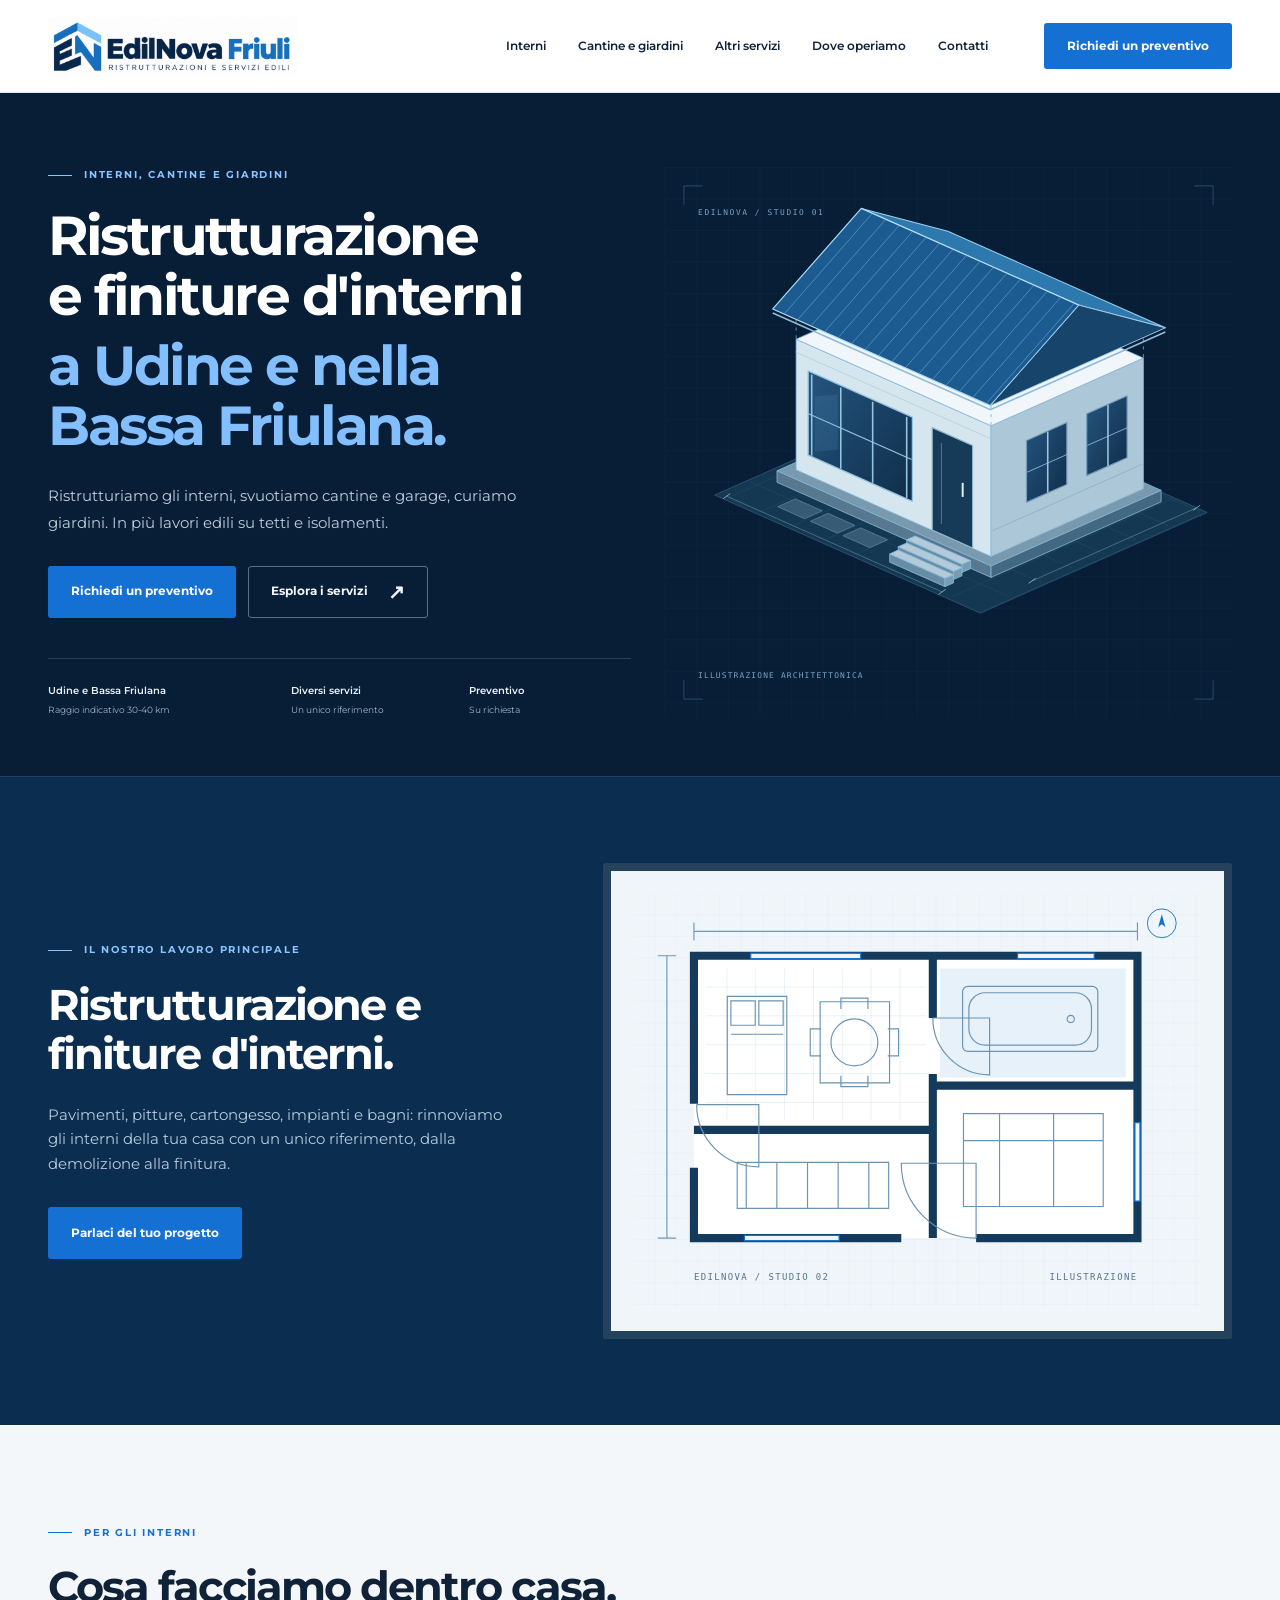
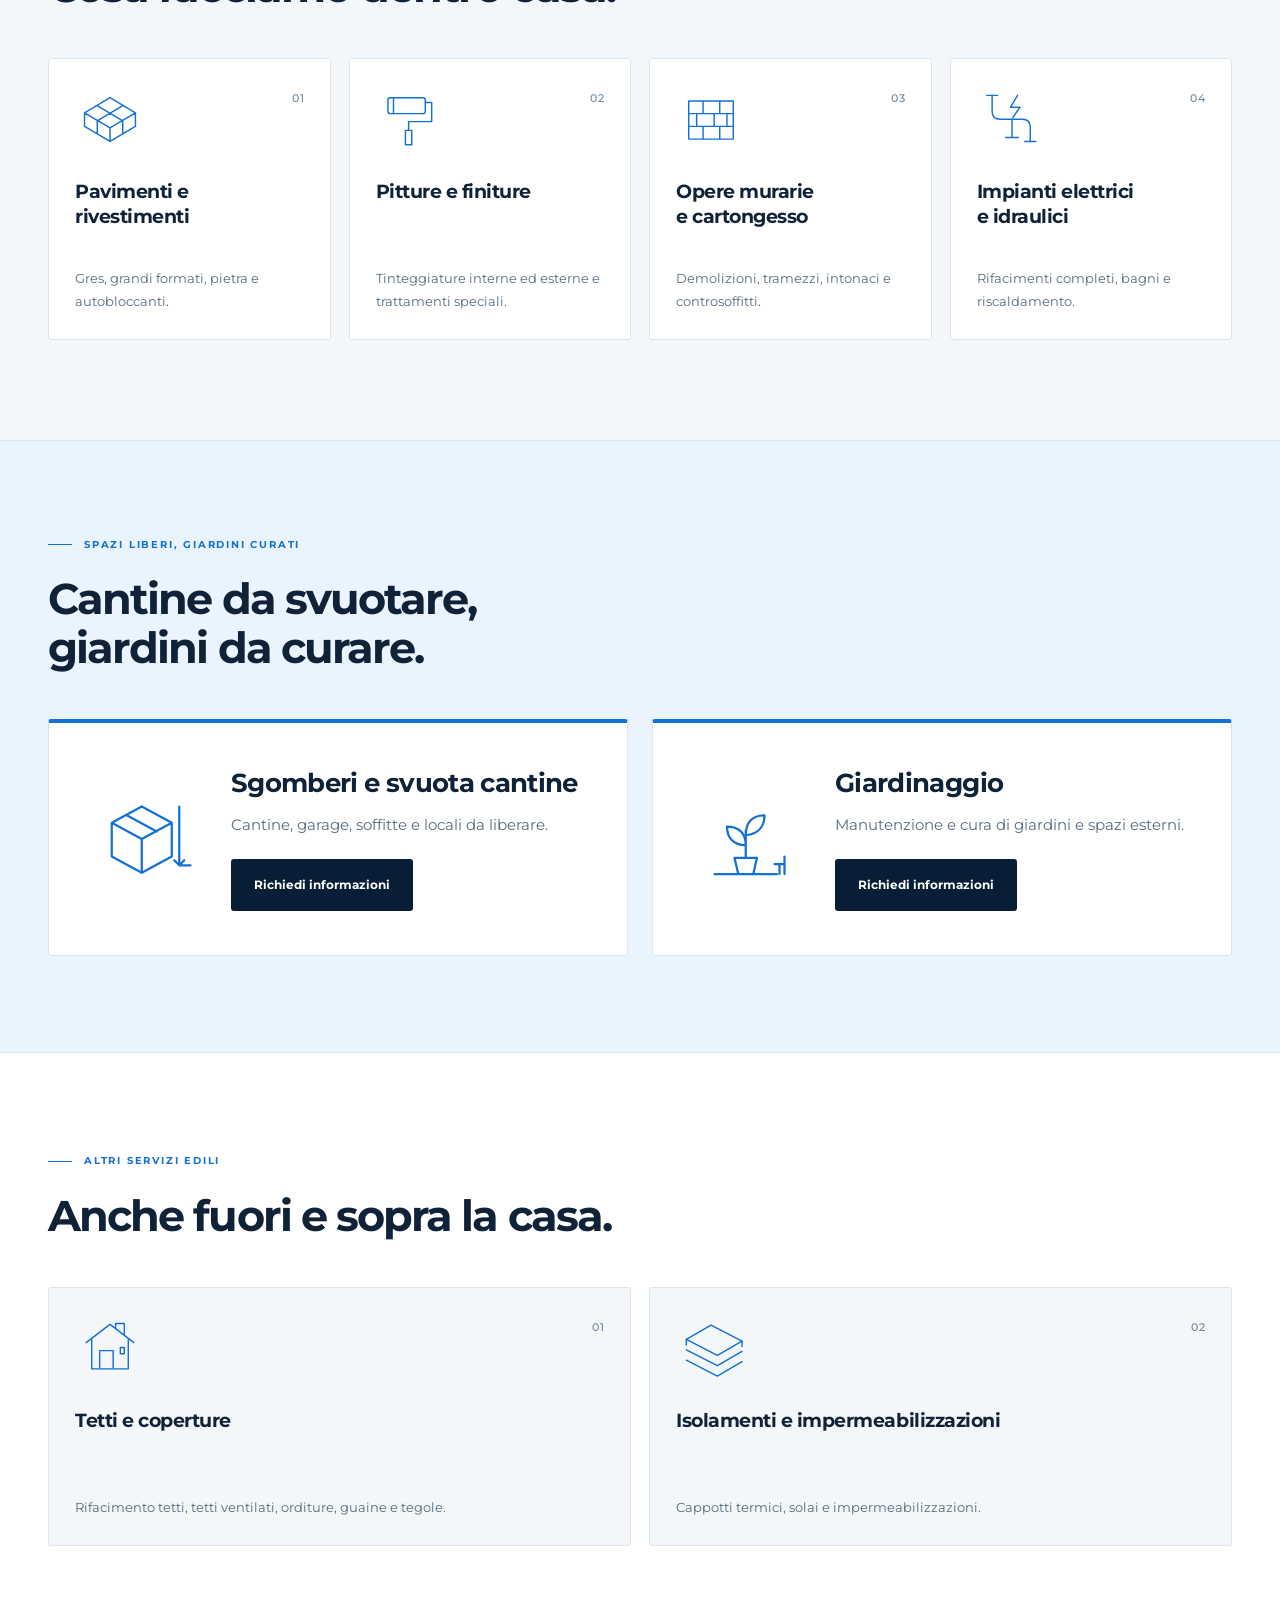
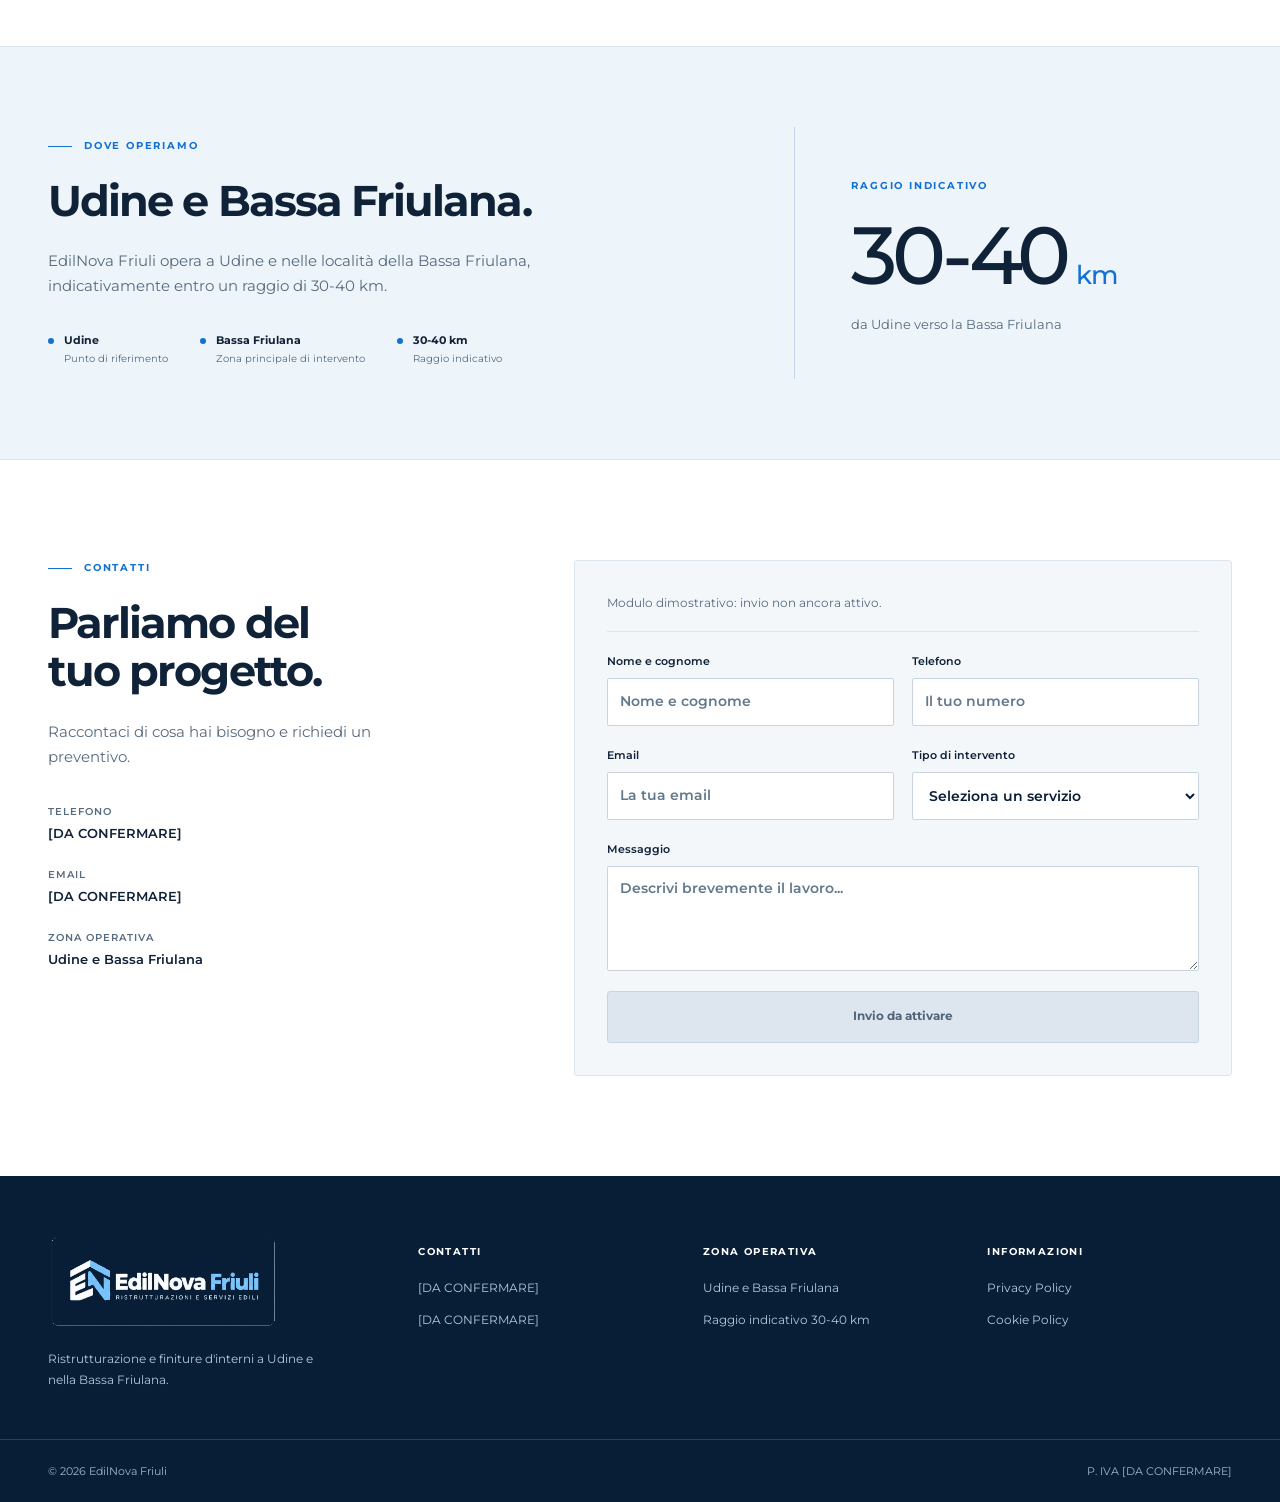
==== commit 0b7ca094: "style: evidenzia sezione sgomberi e giardinaggio, riordina servizi Co-Authored-By: Claude Sonnet 5.5" ====
--- a/index.html
+++ b/index.html
@@ -4,18 +4,18 @@
   <meta charset="UTF-8">
   <meta name="viewport" content="width=device-width, initial-scale=1.0">
 
-  <title>EdilNova Friuli | Ristrutturazioni e servizi edili</title>
+  <title>EdilNova Friuli | Interni, svuota cantine e giardinaggio a Udine</title>
 
   <meta
     name="description"
-    content="EdilNova Friuli - ristrutturazioni e servizi edili a Udine e nella Bassa Friulana."
+    content="EdilNova Friuli - ristrutturazione e finiture d'interni a Udine e nella Bassa Friulana. Anche lavori edili, sgomberi e giardinaggio."
   >
 
   <link rel="icon" href="assets/icons/favicon.svg" type="image/svg+xml">
 
   <meta property="og:type" content="website">
-  <meta property="og:title" content="EdilNova Friuli | Ristrutturazioni e servizi edili">
-  <meta property="og:description" content="Ristrutturazioni edili a Udine e nella Bassa Friulana: tetti, opere murarie, impianti, isolamento, pitture, pavimenti e sgomberi.">
+  <meta property="og:title" content="EdilNova Friuli | Ristrutturazione e finiture d'interni a Udine">
+  <meta property="og:description" content="Ristrutturazione e finiture d'interni a Udine e nella Bassa Friulana. Anche tetti, isolamenti, sgomberi e giardinaggio.">
   <meta property="og:image" content="assets/logo/logo-main.png">
   <meta name="twitter:card" content="summary_large_image">
 
@@ -38,7 +38,9 @@
     </a>
 
     <nav class="desktop-nav" aria-label="Navigazione principale">
-      <a href="#servizi">Servizi</a>
+      <a href="#interni">Interni</a>
+      <a href="#extra">Cantine e giardini</a>
+      <a href="#altri-servizi">Altri servizi</a>
       <a href="#zona">Dove operiamo</a>
       <a href="#contatti">Contatti</a>
     </nav>
@@ -56,7 +58,9 @@
   </div>
 
   <nav class="mobile-nav" id="mobile-menu" aria-label="Navigazione mobile" inert>
-    <a href="#servizi">Servizi</a>
+    <a href="#interni">Interni</a>
+      <a href="#extra">Cantine e giardini</a>
+      <a href="#altri-servizi">Altri servizi</a>
     <a href="#zona">Dove operiamo</a>
     <a href="#contatti">Contatti</a>
   </nav>
@@ -77,17 +81,17 @@
     <div class="hero-copy">
 
       <p class="eyebrow eyebrow-light">
-        Ristrutturazioni e servizi edili
+        Interni, cantine e giardini
       </p>
 
       <h1>
-        Ristrutturazioni edili a Udine,
-        <span>dall'inizio alle finiture.</span>
+        Ristrutturazione e finiture d'interni
+        <span>a Udine e nella Bassa Friulana.</span>
       </h1>
 
       <p class="hero-description">
-        Tetti, opere murarie, impianti, isolamento, pitture,
-        pavimenti e sgomberi a Udine e nella Bassa Friulana.
+        Ristrutturiamo gli interni, svuotiamo cantine e garage,
+        curiamo giardini. In più lavori edili su tetti e isolamenti.
       </p>
 
       <div class="hero-actions">
@@ -96,7 +100,7 @@
           Richiedi un preventivo
         </a>
 
-        <a href="#servizi" class="button button-outline">
+        <a href="#interni" class="button button-outline">
           Esplora i servizi <span aria-hidden="true">↗</span>
         </a>
 
@@ -144,326 +148,157 @@
 
 </section>
 
-
-<!-- =======================================================
-INTRO
-======================================================= -->
-
-<section class="section intro">
-
-  <div class="container intro-grid">
-
-    <div class="intro-content reveal">
-
-      <p class="eyebrow">
-        EdilNova Friuli
-      </p>
-
+<!-- =======================================================
+INTERNI (ruolo primario)
+======================================================= -->
+
+<section class="focus-section" id="interni">
+  <div class="container focus-grid">
+    <div class="focus-copy reveal">
+      <p class="eyebrow eyebrow-light">
+        Il nostro lavoro principale
+      </p>
       <h2>
-        Un unico interlocutore
-        per i tuoi lavori.
+        Ristrutturazione e finiture d'interni.
       </h2>
-
       <p>
-        Dalle opere strutturali alle finiture, EdilNova Friuli
-        riunisce diversi servizi dedicati alla ristrutturazione
-        e alla cura degli immobili.
-      </p>
-
-    </div>
-
-
-    <div class="intro-summary reveal">
-      <span class="intro-count" aria-hidden="true">07<span>/</span></span>
-      <p>Servizi edili.<br><strong>Un unico riferimento.</strong></p>
-    </div>
-
-  </div>
-
-</section>
-
-
-<!-- =======================================================
-SERVIZI
-======================================================= -->
-
-<section class="section services-section" id="servizi">
-
-  <div class="container">
-
-    <div class="section-heading reveal">
-
-      <p class="eyebrow">
-        I nostri servizi
-      </p>
-
-      <h2>
-        Tutto quello che serve<br>
-        per il tuo intervento.
-      </h2>
-
-    </div>
-
-
-    <div class="services-grid">
-
-      <article class="service-card reveal">
-
-        <div class="service-image">
-          <img src="assets/illustrations/service-01.svg" alt="" width="88" height="88" loading="lazy">
-        </div>
-
-        <div class="service-body">
-
-          <span class="service-number">01</span>
-
-          <h3>
-            Tetti e coperture
-          </h3>
-
-          <p>
-            Rifacimento tetti, tetti ventilati,
-            orditure, guaine e tegole.
-          </p>
-
-        </div>
-
-      </article>
-
-
-      <article class="service-card reveal">
-
-        <div class="service-image">
-          <img src="assets/illustrations/service-02.svg" alt="" width="88" height="88" loading="lazy">
-        </div>
-
-        <div class="service-body">
-
-          <span class="service-number">02</span>
-
-          <h3>
-            Opere murarie<br>
-            e cartongesso
-          </h3>
-
-          <p>
-            Demolizioni, tramezzi,
-            intonaci e controsoffitti.
-          </p>
-
-        </div>
-
-      </article>
-
-
-      <article class="service-card reveal">
-
-        <div class="service-image">
-          <img src="assets/illustrations/service-03.svg" alt="" width="88" height="88" loading="lazy">
-        </div>
-
-        <div class="service-body">
-
-          <span class="service-number">03</span>
-
-          <h3>
-            Impianti elettrici<br>
-            e idraulici
-          </h3>
-
-          <p>
-            Rifacimenti completi,
-            bagni e riscaldamento.
-          </p>
-
-        </div>
-
-      </article>
-
-
-      <article class="service-card reveal">
-
-        <div class="service-image">
-          <img src="assets/illustrations/service-04.svg" alt="" width="88" height="88" loading="lazy">
-        </div>
-
-        <div class="service-body">
-
-          <span class="service-number">04</span>
-
-          <h3>
-            Isolamenti e<br>
-            impermeabilizzazioni
-          </h3>
-
-          <p>
-            Cappotti termici, solai
-            e impermeabilizzazioni.
-          </p>
-
-        </div>
-
-      </article>
-
-
-      <article class="service-card reveal">
-
-        <div class="service-image">
-          <img src="assets/illustrations/service-05.svg" alt="" width="88" height="88" loading="lazy">
-        </div>
-
-        <div class="service-body">
-
-          <span class="service-number">05</span>
-
-          <h3>
-            Pitture e finiture
-          </h3>
-
-          <p>
-            Tinteggiature interne ed esterne
-            e trattamenti speciali.
-          </p>
-
-        </div>
-
-      </article>
-
-
-      <article class="service-card reveal">
-
-        <div class="service-image">
-          <img src="assets/illustrations/service-06.svg" alt="" width="88" height="88" loading="lazy">
-        </div>
-
-        <div class="service-body">
-
-          <span class="service-number">06</span>
-
-          <h3>
-            Pavimenti e rivestimenti
-          </h3>
-
-          <p>
-            Gres, grandi formati,
-            pietra e autobloccanti.
-          </p>
-
-        </div>
-
-      </article>
-
-
-      <article class="service-card reveal">
-
-        <div class="service-image">
-          <img src="assets/illustrations/service-07.svg" alt="" width="88" height="88" loading="lazy">
-        </div>
-
-        <div class="service-body">
-
-          <span class="service-number">07</span>
-
-          <h3>
-            Sgomberi e liberazione spazi
-          </h3>
-
-          <p>
-            Cantine, garage,
-            soffitte e locali.
-          </p>
-
-        </div>
-
-      </article>
-
-    </div>
-
-  </div>
-
-</section>
-
-
-<!-- =======================================================
-FOCUS
-======================================================= -->
-
-<section class="focus-section">
-
-  <div class="container focus-grid">
-
-    <div class="focus-copy reveal">
-
-      <p class="eyebrow eyebrow-light">
-        Un servizio completo
-      </p>
-
-      <h2>
-        Dalla demolizione
-        alle finiture.
-      </h2>
-
-      <p>
-        Opere murarie, impianti, isolamento,
-        pavimenti e finiture possono essere gestiti
-        all'interno dello stesso intervento.
-      </p>
-
+        Pavimenti, pitture, cartongesso, impianti e bagni:
+        rinnoviamo gli interni della tua casa con un unico
+        riferimento, dalla demolizione alla finitura.
+      </p>
       <a href="#contatti" class="button button-primary">
         Parlaci del tuo progetto
       </a>
-
-    </div>
-
-
+    </div>
     <div class="focus-image reveal">
-          <img src="assets/illustrations/floor-plan.svg"
-               alt="Pianta architettonica illustrativa, non riferita a un progetto realizzato" width="680" height="510" loading="lazy">
-        </div>
-
-  </div>
-
-</section>
-
-
-<!-- =======================================================
-SGOMBERI
-======================================================= -->
-
-<section class="section clearout-section">
-
-  <div class="container clearout-grid">
-
-    <div class="clearout-index reveal" aria-hidden="true">
-      <span>07</span><img src="assets/illustrations/service-07.svg" alt="" width="88" height="88" loading="lazy">
-    </div>
-
-
-    <div class="clearout-copy reveal">
-
-      <p class="eyebrow">
-        Sgomberi e liberazione spazi
-      </p>
-
-      <h2>
-        Più spazio,
-        senza complicazioni.
-      </h2>
-
-      <p>
-        Cantine, garage, soffitte e locali da liberare.
-      </p>
-
-      <a href="#contatti" class="button button-dark">
-        Richiedi informazioni
-      </a>
-
-    </div>
-
-  </div>
-
-</section>
-
+      <img src="assets/illustrations/floor-plan.svg"
+           alt="Pianta architettonica illustrativa, non riferita a un progetto realizzato" width="680" height="510" loading="lazy">
+    </div>
+  </div>
+</section>
+
+<!-- =======================================================
+SERVIZI INTERNI
+======================================================= -->
+
+<section class="section services-section">
+  <div class="container">
+    <div class="section-heading reveal">
+      <p class="eyebrow">Per gli interni</p>
+      <h2>Cosa facciamo dentro casa.</h2>
+    </div>
+    <div class="services-grid">
+      <article class="service-card reveal">
+        <div class="service-image">
+          <img src="assets/illustrations/service-06.svg" alt="" width="88" height="88" loading="lazy">
+        </div>
+        <div class="service-body">
+          <span class="service-number">01</span>
+          <h3>Pavimenti e rivestimenti</h3>
+          <p>Gres, grandi formati, pietra e autobloccanti.</p>
+        </div>
+      </article>
+      <article class="service-card reveal">
+        <div class="service-image">
+          <img src="assets/illustrations/service-05.svg" alt="" width="88" height="88" loading="lazy">
+        </div>
+        <div class="service-body">
+          <span class="service-number">02</span>
+          <h3>Pitture e finiture</h3>
+          <p>Tinteggiature interne ed esterne e trattamenti speciali.</p>
+        </div>
+      </article>
+      <article class="service-card reveal">
+        <div class="service-image">
+          <img src="assets/illustrations/service-02.svg" alt="" width="88" height="88" loading="lazy">
+        </div>
+        <div class="service-body">
+          <span class="service-number">03</span>
+          <h3>Opere murarie e cartongesso</h3>
+          <p>Demolizioni, tramezzi, intonaci e controsoffitti.</p>
+        </div>
+      </article>
+      <article class="service-card reveal">
+        <div class="service-image">
+          <img src="assets/illustrations/service-03.svg" alt="" width="88" height="88" loading="lazy">
+        </div>
+        <div class="service-body">
+          <span class="service-number">04</span>
+          <h3>Impianti elettrici e idraulici</h3>
+          <p>Rifacimenti completi, bagni e riscaldamento.</p>
+        </div>
+      </article>
+    </div>
+  </div>
+</section>
+
+<!-- =======================================================
+SVUOTA CANTINE E GIARDINAGGIO (primari)
+======================================================= -->
+
+<section class="section extra-section" id="extra">
+  <div class="container">
+    <div class="section-heading reveal">
+      <p class="eyebrow">Spazi liberi, giardini curati</p>
+      <h2>Cantine da svuotare, giardini da curare.</h2>
+    </div>
+    <div class="extra-grid">
+      <article class="extra-card reveal">
+        <img src="assets/illustrations/service-07.svg" alt="" width="88" height="88" loading="lazy">
+        <div>
+          <h3>Sgomberi e svuota cantine</h3>
+          <p>Cantine, garage, soffitte e locali da liberare.</p>
+          <a href="#contatti" class="button button-dark">Richiedi informazioni</a>
+        </div>
+      </article>
+      <article class="extra-card reveal">
+        <img src="assets/illustrations/service-08.svg" alt="" width="88" height="88" loading="lazy">
+        <div>
+          <h3>Giardinaggio</h3>
+          <p>Manutenzione e cura di giardini e spazi esterni.</p>
+          <a href="#contatti" class="button button-dark">Richiedi informazioni</a>
+        </div>
+      </article>
+    </div>
+  </div>
+</section>
+
+
+
+<!-- =======================================================
+ALTRI SERVIZI EDILI (secondari)
+======================================================= -->
+
+<section class="section services-section services-secondary" id="altri-servizi">
+  <div class="container">
+    <div class="section-heading reveal">
+      <p class="eyebrow">Altri servizi edili</p>
+      <h2>Anche fuori e sopra la casa.</h2>
+    </div>
+    <div class="services-grid services-grid-2">
+      <article class="service-card reveal">
+        <div class="service-image">
+          <img src="assets/illustrations/service-01.svg" alt="" width="88" height="88" loading="lazy">
+        </div>
+        <div class="service-body">
+          <span class="service-number">01</span>
+          <h3>Tetti e coperture</h3>
+          <p>Rifacimento tetti, tetti ventilati, orditure, guaine e tegole.</p>
+        </div>
+      </article>
+      <article class="service-card reveal">
+        <div class="service-image">
+          <img src="assets/illustrations/service-04.svg" alt="" width="88" height="88" loading="lazy">
+        </div>
+        <div class="service-body">
+          <span class="service-number">02</span>
+          <h3>Isolamenti e impermeabilizzazioni</h3>
+          <p>Cappotti termici, solai e impermeabilizzazioni.</p>
+        </div>
+      </article>
+    </div>
+  </div>
+</section>
 
 <!-- =======================================================
 ZONA
@@ -631,40 +466,17 @@
           Tipo di intervento
 
           <select name="service">
-
-            <option>
-              Seleziona un servizio
-            </option>
-
-            <option>
-              Tetti e coperture
-            </option>
-
-            <option>
-              Opere murarie e cartongesso
-            </option>
-
-            <option>
-              Impianti elettrici e idraulici
-            </option>
-
-            <option>
-              Isolamenti e impermeabilizzazioni
-            </option>
-
-            <option>
-              Pitture e finiture
-            </option>
-
-            <option>
-              Pavimenti e rivestimenti
-            </option>
-
-            <option>
-              Sgomberi e liberazione spazi
-            </option>
-
-          </select>
+            <option>Seleziona un servizio</option>
+            <option>Ristrutturazione e finiture d'interni</option>
+            <option>Sgomberi e svuota cantine</option>
+            <option>Giardinaggio</option>
+            <option>Pavimenti e rivestimenti</option>
+            <option>Pitture e finiture</option>
+            <option>Opere murarie e cartongesso</option>
+            <option>Impianti elettrici e idraulici</option>
+            <option>Tetti e coperture</option>
+            <option>Isolamenti e impermeabilizzazioni</option>
+                      </select>
 
         </label>
 
@@ -705,7 +517,7 @@
     <div class="footer-brand">
       <img class="footer-logo" src="assets/logo/logo-negative-transparent.png" alt="EdilNova Friuli">
       <p class="footer-tagline">
-        Ristrutturazioni e servizi edili a Udine
+        Ristrutturazione e finiture d'interni a Udine
         e nella Bassa Friulana.
       </p>
     </div>
--- a/css/style.css
+++ b/css/style.css
@@ -72,25 +72,15 @@
 .hero-image { min-width: 0; }
 .hero-image img { width: 100%; height: auto; }
 
-/* A quiet editorial introduction balances the illustrated hero. */
-.intro { padding-block: 76px; }
-.intro-grid { display: grid; grid-template-columns: 1.3fr 1fr; gap: 110px; align-items: center; }
-.intro-content { max-width: 630px; }
-.intro-content p:not(.eyebrow) { margin-top: 22px; color: var(--muted); font-size: 15px; }
-.intro-summary { display: flex; gap: 24px; align-items: center; justify-content: flex-end; padding-left: 48px; border-left: 1px solid var(--border); }
-.intro-count { color: var(--navy); font-size: 94px; line-height: 1; font-weight: 500; letter-spacing: -.08em; }
-.intro-count span { color: #98c3ec; font-weight: 400; font-size: 62px; }
-.intro-summary p { color: var(--muted); font-size: 12px; line-height: 1.9; }
-.intro-summary strong { color: var(--navy); font-weight: 600; }
-
-/* Seven services: compact line drawings, consistent type and deliberate 4 + 3 grid. */
+/* Services: interni (4 cards), altri servizi edili (2 cards), extra (2 blocchi). */
 .services-section { background: var(--surface); }
 .section-heading { max-width: 720px; margin-bottom: 46px; }
 .services-grid { display: grid; grid-template-columns: repeat(8, minmax(0, 1fr)); gap: 18px; }
 .service-card { position: relative; grid-column: span 2; padding: 26px; background: white; border: 1px solid var(--border); border-radius: 3px; transition: border-color .2s, box-shadow .2s; }
-.service-card:nth-child(5) { grid-column: 2 / span 2; }
-.service-card:nth-child(6) { grid-column: 4 / span 2; }
-.service-card:nth-child(7) { grid-column: 6 / span 2; }
+.services-grid.services-grid-2 { grid-template-columns: repeat(2, minmax(0, 1fr)); }
+.services-grid-2 .service-card { grid-column: auto; }
+.services-secondary { background: white; }
+.services-secondary .service-card { background: var(--surface); }
 .service-card:hover { border-color: #87b8e5; box-shadow: 0 8px 22px #092d5010; }
 .service-image { margin-bottom: 25px; }
 .service-image img { width: 70px; height: 70px; }
@@ -100,20 +90,21 @@
 .service-card p { margin-top: 13px; color: var(--muted); font-size: 13px; line-height: 1.75; }
 
 /* Architectural plan: illustrative, not a claimed client project. */
-.focus-section { background: var(--navy); padding-block: 86px; }
+.focus-section { background: var(--navy-2); border-top: 1px solid #24425c; padding-block: 86px; }
 .focus-grid { display: grid; grid-template-columns: .85fr 1.15fr; gap: 90px; align-items: center; }
 .focus-copy h2 { color: white; }
 .focus-copy p:not(.eyebrow) { color: #b7cbdd; margin-top: 24px; font-size: 15px; }
 .focus-copy .button { margin-top: 30px; }
 .focus-image { border: 8px solid #24425c; border-radius: 2px; }
 .focus-image img { width: 100%; height: auto; }
-.clearout-grid { display: grid; grid-template-columns: .65fr 1.35fr; gap: 88px; align-items: center; }
-.clearout-index { min-height: 240px; display: flex; align-items: center; justify-content: center; gap: 32px; border: 1px solid var(--border); background: var(--surface); }
-.clearout-index > span { color: #adc7dc; font-weight: 500; font-size: 88px; letter-spacing: -.08em; }
-.clearout-index img { width: 84px; height: 84px; }
-.clearout-copy { max-width: 670px; }
-.clearout-copy p:not(.eyebrow) { color: var(--muted); margin-top: 20px; font-size: 15px; }
-.clearout-copy .button { margin-top: 24px; }
+
+.extra-section { background: var(--blue-light); padding-block: 96px; border-block: 1px solid var(--border); }
+.extra-grid { display: grid; grid-template-columns: repeat(2, minmax(0, 1fr)); gap: 24px; }
+.extra-card { display: flex; gap: 28px; align-items: center; padding: 44px; background: white; border: 1px solid var(--border); border-top: 4px solid var(--blue); border-radius: 3px; }
+.extra-card img { flex: 0 0 110px; width: 110px; height: 110px; }
+.extra-card h3 { font-size: 26px; }
+.extra-card p { margin-top: 12px; color: var(--muted); font-size: 15px; }
+.extra-card .button { margin-top: 22px; }
 
 /* Coverage is informational typography, never a fabricated geographical map. */
 .service-area-section { background: #edf4fa; padding-block: 80px; border-block: 1px solid var(--border); }
--- a/css/responsive.css
+++ b/css/responsive.css
@@ -8,12 +8,9 @@
   h1 { font-size: clamp(40px, 4.5vw, 56px); }
   .hero-info { grid-template-columns: 1fr 1fr; }
   .info-item:last-child { display: none; }
-  .intro-grid { gap: 50px; }
-  .intro-summary { gap: 18px; padding-left: 30px; }
-  .intro-count { font-size: 74px; }
   .service-card { padding: 22px; }
   .service-card h3 { font-size: 17px; }
-  .focus-grid, .clearout-grid, .contact-grid, .service-area-grid { gap: 48px; }
+  .focus-grid, .contact-grid, .service-area-grid { gap: 48px; }
   .footer-main { gap: 28px; }
 }
 @media (max-width: 960px) {
@@ -33,14 +30,10 @@
   .hero-info { grid-template-columns: 1fr; margin-top: 26px; padding-top: 18px; }
   .info-item:nth-child(2) { display: none; }
   .section { padding-block: 76px; }
-  .intro-summary { flex-direction: column; align-items: flex-start; }
   .services-grid { grid-template-columns: repeat(4, minmax(0, 1fr)); }
-  .service-card, .service-card:nth-child(5), .service-card:nth-child(6) { grid-column: span 2; }
-  .service-card:nth-child(7) { grid-column: 2 / span 2; }
+  .service-card { grid-column: span 2; }
   .service-card h3 { font-size: 20px; min-height: 2.6em; }
   .focus-grid { gap: 36px; grid-template-columns: 1fr 1fr; }
-  .clearout-grid { grid-template-columns: .65fr 1fr; gap: 36px; }
-  .clearout-index { flex-direction: column; gap: 0; }
   .service-area-visual { padding-left: 32px; }
   .service-area-badge strong { font-size: 64px; }
   .contact-grid { grid-template-columns: .75fr 1.25fr; gap: 32px; }
@@ -66,15 +59,14 @@
   .info-item:nth-child(2) { display: block; }
   .hero-image { max-width: 510px; width: 100%; margin-inline: auto; }
   .section { padding-block: 64px; }
-  .intro-grid { grid-template-columns: 1fr; gap: 34px; }
-  .intro-summary { flex-direction: row; align-items: center; justify-content: flex-start; gap: 22px; padding: 24px 0 0; border-left: 0; border-top: 1px solid var(--border); }
-  .intro-count { font-size: 68px; }
-  .intro-count span { font-size: 48px; }
-  .intro-content p:not(.eyebrow) { font-size: 14px; }
   .section-heading { margin-bottom: 30px; }
   .section-heading h2 br { display: none; }
-  .services-grid { display: grid; grid-template-columns: 1fr; gap: 12px; }
-  .service-card, .service-card:nth-child(5), .service-card:nth-child(6), .service-card:nth-child(7) { grid-column: auto; display: grid; grid-template-columns: 56px 1fr; align-items: start; gap: 16px; padding: 22px 18px; }
+  .services-grid, .services-grid.services-grid-2 { display: grid; grid-template-columns: 1fr; gap: 12px; }
+  .extra-grid { grid-template-columns: 1fr; }
+  .extra-section { padding-block: 64px; }
+  .extra-card { padding: 26px 20px; gap: 18px; }
+  .extra-card img { flex-basis: 72px; width: 72px; height: 72px; }
+  .service-card { grid-column: auto; display: grid; grid-template-columns: 56px 1fr; align-items: start; gap: 16px; padding: 22px 18px; }
   .service-image { margin: 0; }
   .service-image img { width: 56px; height: 56px; }
   .service-body { min-width: 0; }
@@ -85,11 +77,6 @@
   .focus-grid { grid-template-columns: 1fr; gap: 36px; }
   .focus-copy p:not(.eyebrow) { font-size: 14px; }
   .focus-image { border-width: 5px; }
-  .clearout-grid { grid-template-columns: 1fr; gap: 28px; }
-  .clearout-index { flex-direction: row; justify-content: space-between; min-height: 0; padding: 22px 30px; }
-  .clearout-index > span { font-size: 64px; }
-  .clearout-index img { width: 70px; height: 70px; }
-  .clearout-copy p:not(.eyebrow) { font-size: 14px; }
   .service-area-section { padding-block: 64px; }
   .service-area-grid { grid-template-columns: 1fr; gap: 32px; }
   .service-area-text { font-size: 14px; }
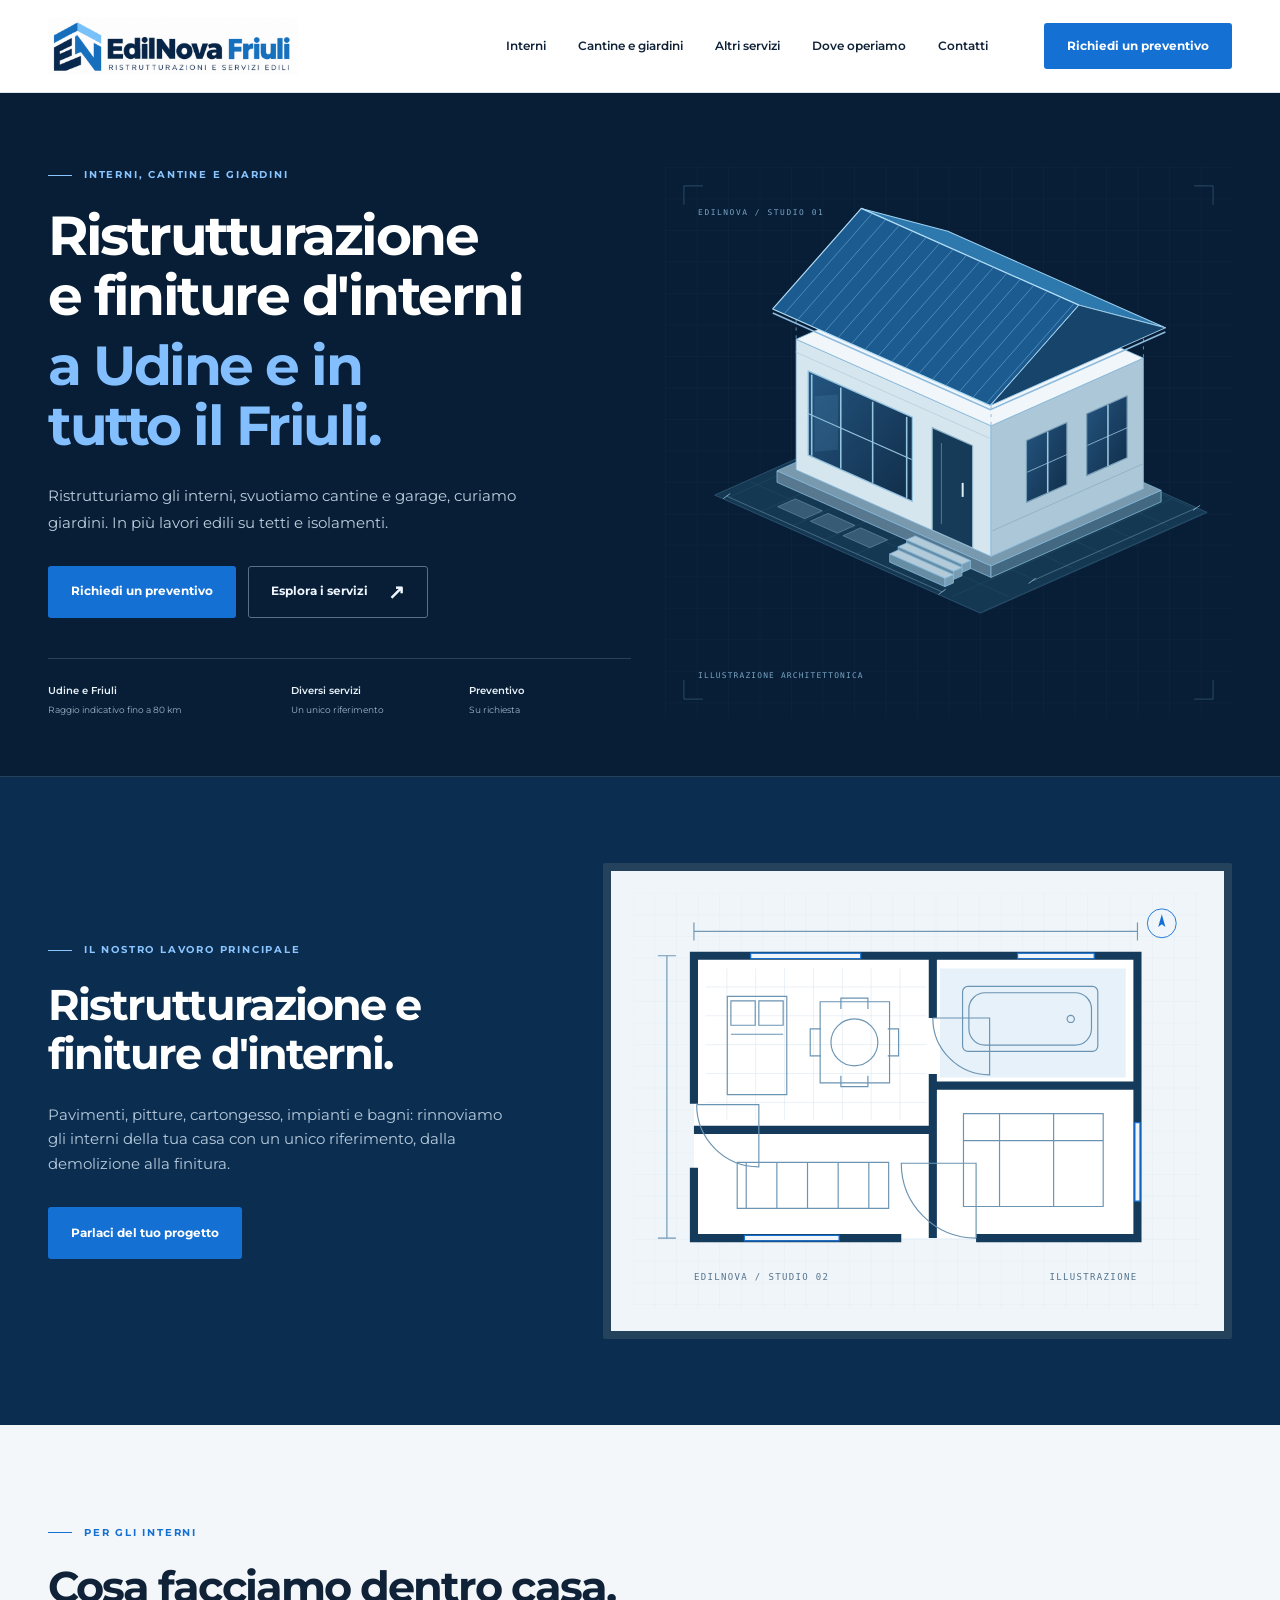
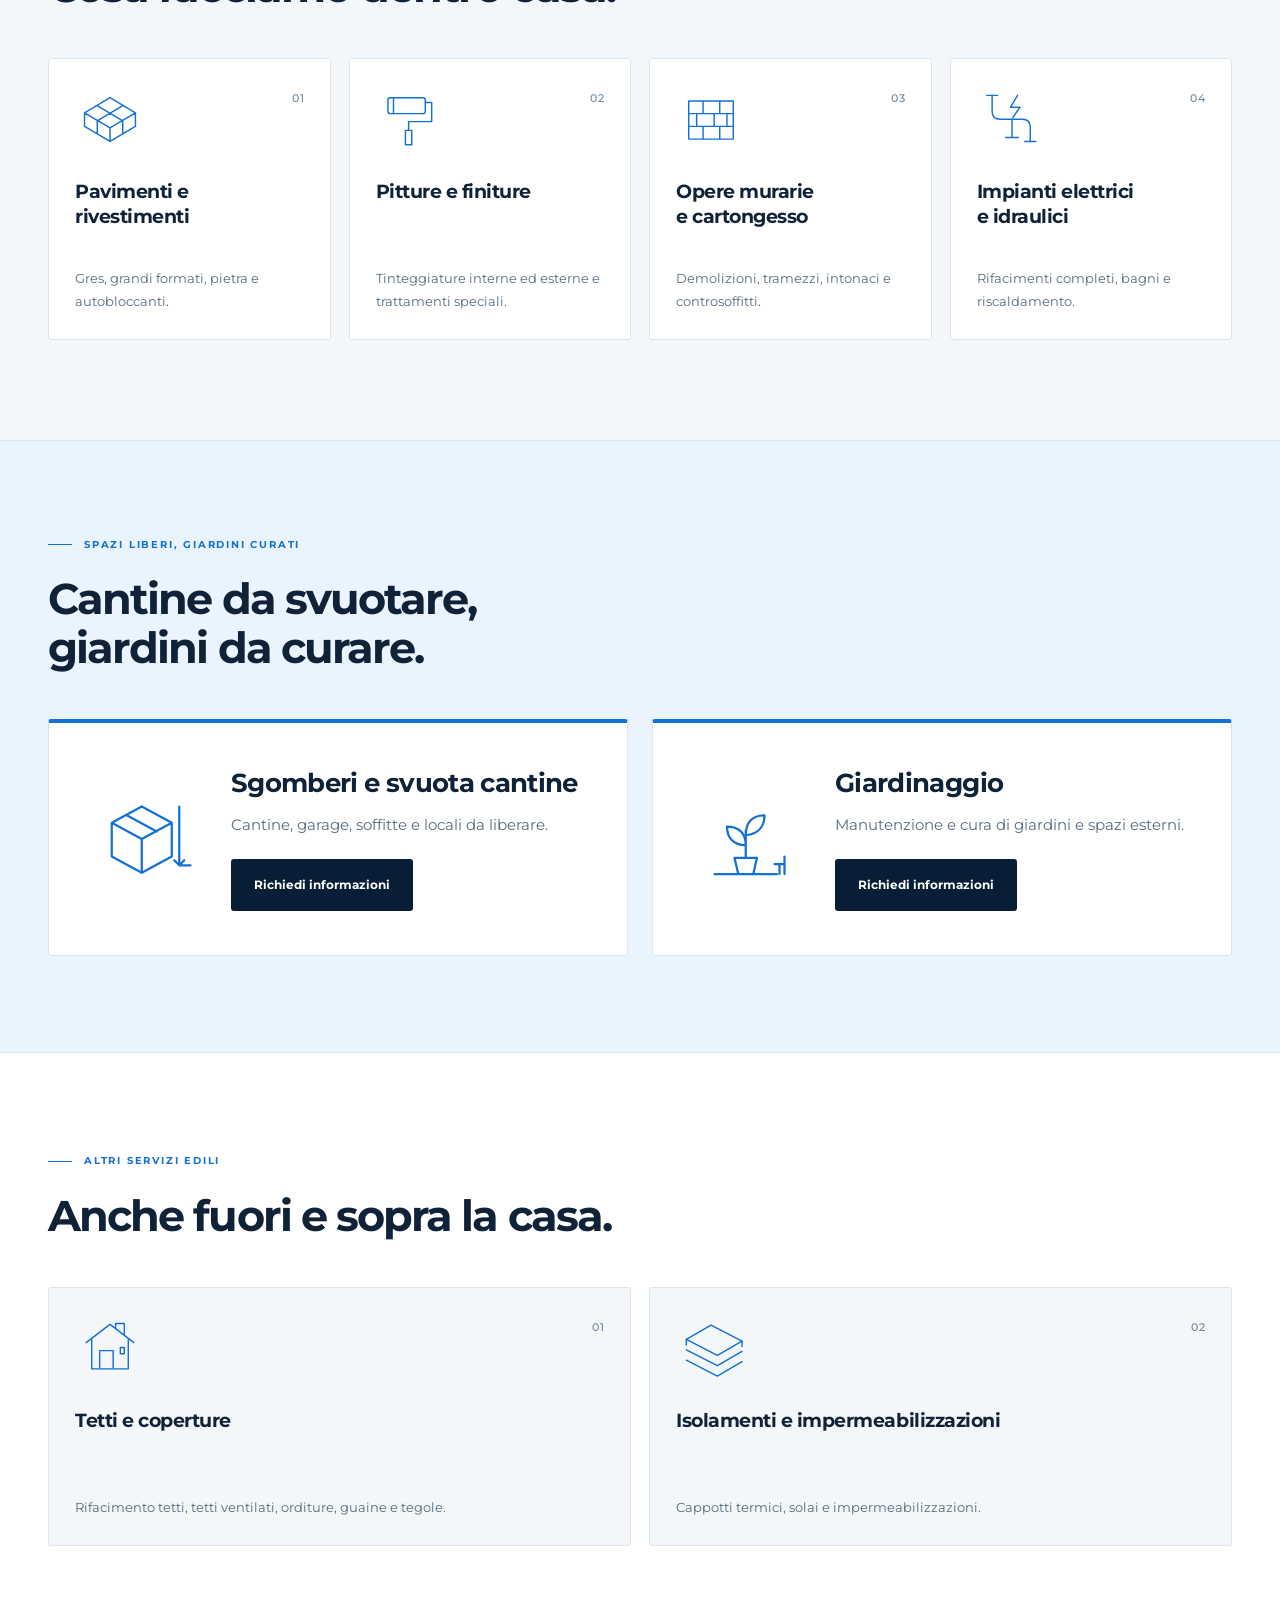
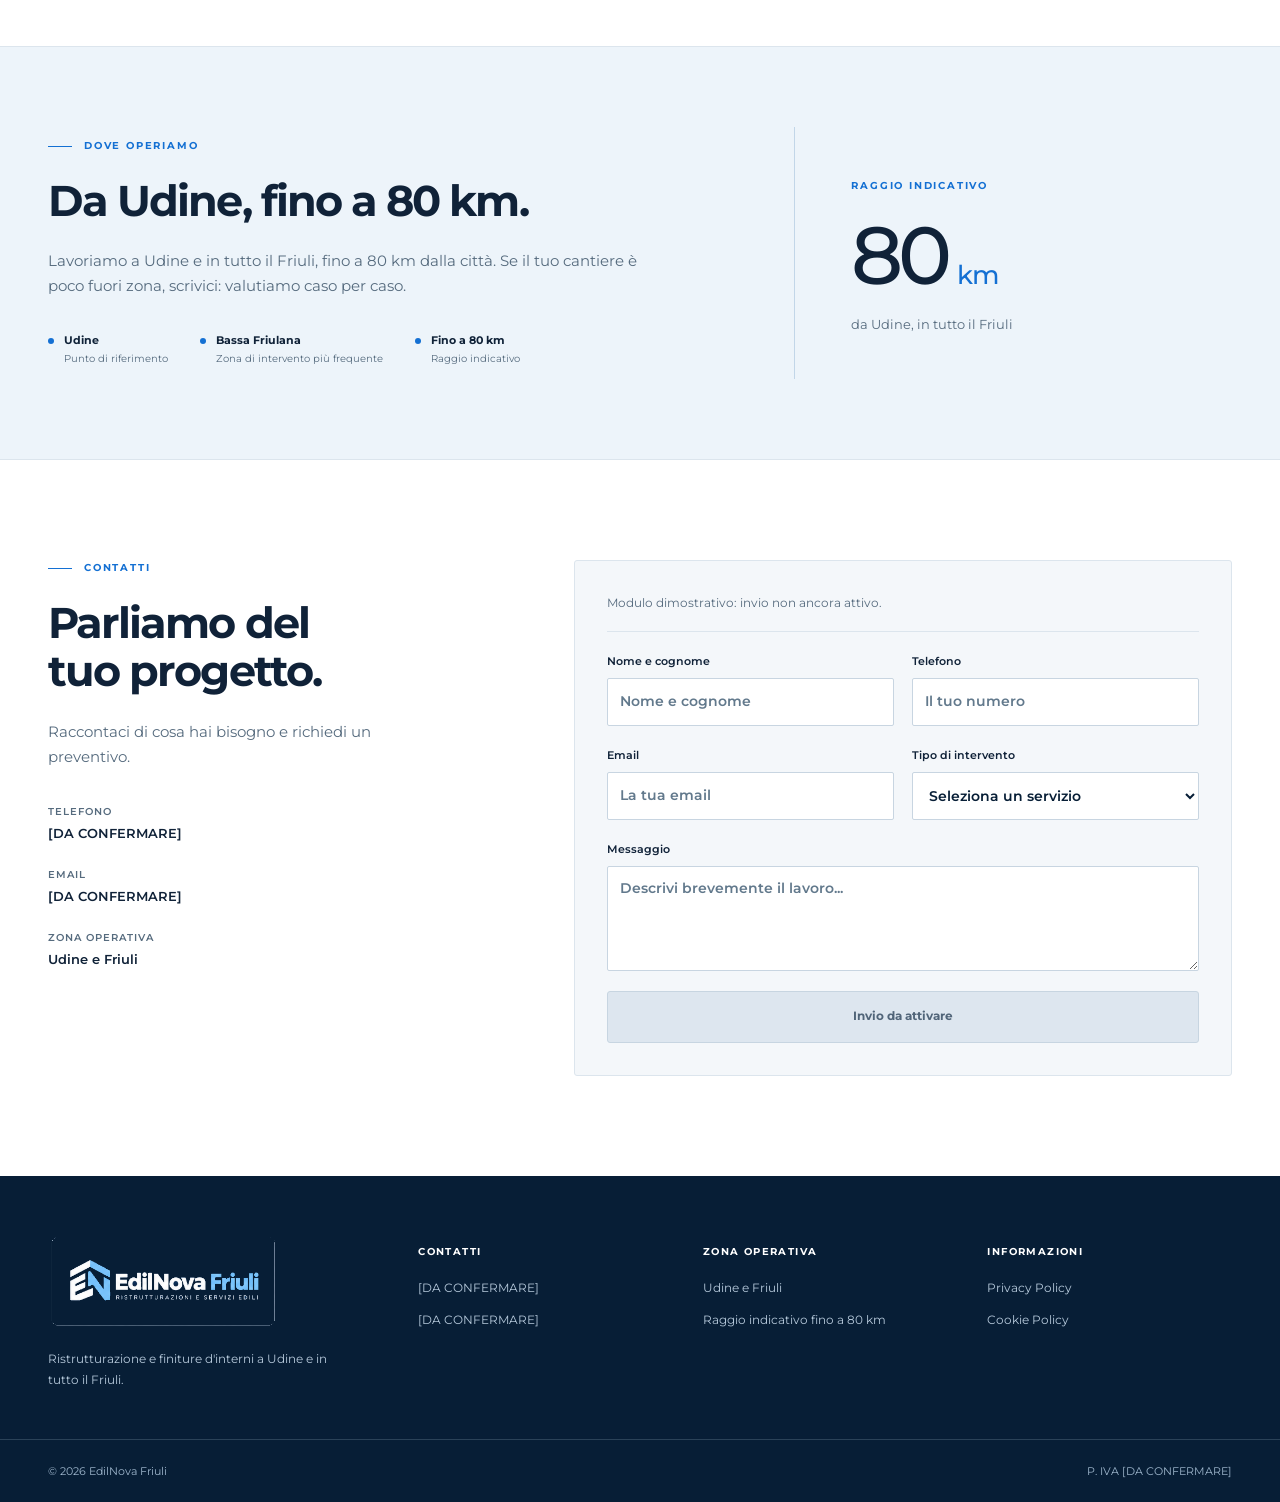
==== commit aedbc669: "feat: raggio operativo fino a 80 km, zona Friuli, sede e P.IVA in privacy Co-Authored-By: Claude Son" ====
--- a/index.html
+++ b/index.html
@@ -8,14 +8,14 @@
 
   <meta
     name="description"
-    content="EdilNova Friuli - ristrutturazione e finiture d'interni a Udine e nella Bassa Friulana. Anche lavori edili, sgomberi e giardinaggio."
+    content="EdilNova Friuli - ristrutturazione e finiture d'interni a Udine e in tutto il Friuli. Anche lavori edili, sgomberi e giardinaggio."
   >
 
   <link rel="icon" href="assets/icons/favicon.svg" type="image/svg+xml">
 
   <meta property="og:type" content="website">
   <meta property="og:title" content="EdilNova Friuli | Ristrutturazione e finiture d'interni a Udine">
-  <meta property="og:description" content="Ristrutturazione e finiture d'interni a Udine e nella Bassa Friulana. Anche tetti, isolamenti, sgomberi e giardinaggio.">
+  <meta property="og:description" content="Ristrutturazione e finiture d'interni a Udine e in tutto il Friuli. Anche tetti, isolamenti, sgomberi e giardinaggio.">
   <meta property="og:image" content="assets/logo/logo-main.png">
   <meta name="twitter:card" content="summary_large_image">
 
@@ -86,7 +86,7 @@
 
       <h1>
         Ristrutturazione e finiture d'interni
-        <span>a Udine e nella Bassa Friulana.</span>
+        <span>a Udine e in tutto il Friuli.</span>
       </h1>
 
       <p class="hero-description">
@@ -112,8 +112,8 @@
           <span class="info-icon">01</span>
 
           <div>
-            <strong>Udine e Bassa Friulana</strong>
-            <small>Raggio indicativo 30-40 km</small>
+            <strong>Udine e Friuli</strong>
+            <small>Raggio indicativo fino a 80 km</small>
           </div>
         </div>
 
@@ -316,12 +316,12 @@
       </p>
 
       <h2>
-        Udine e Bassa Friulana.
+        Da Udine, fino a 80 km.
       </h2>
 
       <p class="service-area-text">
-        EdilNova Friuli opera a Udine e nelle località della Bassa Friulana,
-        indicativamente entro un raggio di 30-40 km.
+        Lavoriamo a Udine e in tutto il Friuli, fino a 80 km dalla città.
+        Se il tuo cantiere è poco fuori zona, scrivici: valutiamo caso per caso.
       </p>
 
       <div class="service-area-meta">
@@ -340,7 +340,7 @@
 
           <div>
             <strong>Bassa Friulana</strong>
-            <small>Zona principale di intervento</small>
+            <small>Zona di intervento più frequente</small>
           </div>
         </div>
 
@@ -348,7 +348,7 @@
           <span class="service-area-radius-icon"></span>
 
           <div>
-            <strong>30-40 km</strong>
+            <strong>Fino a 80 km</strong>
             <small>Raggio indicativo</small>
           </div>
         </div>
@@ -367,11 +367,11 @@
         <span>Raggio indicativo</span>
 
         <strong>
-          30-40
+          80
           <small>km</small>
         </strong>
 
-        <p>da Udine verso la Bassa Friulana</p>
+        <p>da Udine, in tutto il Friuli</p>
 
       </div>
 
@@ -419,7 +419,7 @@
 
         <div>
           <span>Zona operativa</span>
-          <strong>Udine e Bassa Friulana</strong>
+          <strong>Udine e Friuli</strong>
         </div>
 
       </div>
@@ -518,7 +518,7 @@
       <img class="footer-logo" src="assets/logo/logo-negative-transparent.png" alt="EdilNova Friuli">
       <p class="footer-tagline">
         Ristrutturazione e finiture d'interni a Udine
-        e nella Bassa Friulana.
+        e in tutto il Friuli.
       </p>
     </div>
 
@@ -530,8 +530,8 @@
 
     <div class="footer-col">
       <span class="footer-label">Zona operativa</span>
-      <span>Udine e Bassa Friulana</span>
-      <span>Raggio indicativo 30-40 km</span>
+      <span>Udine e Friuli</span>
+      <span>Raggio indicativo fino a 80 km</span>
     </div>
 
     <div class="footer-col">
